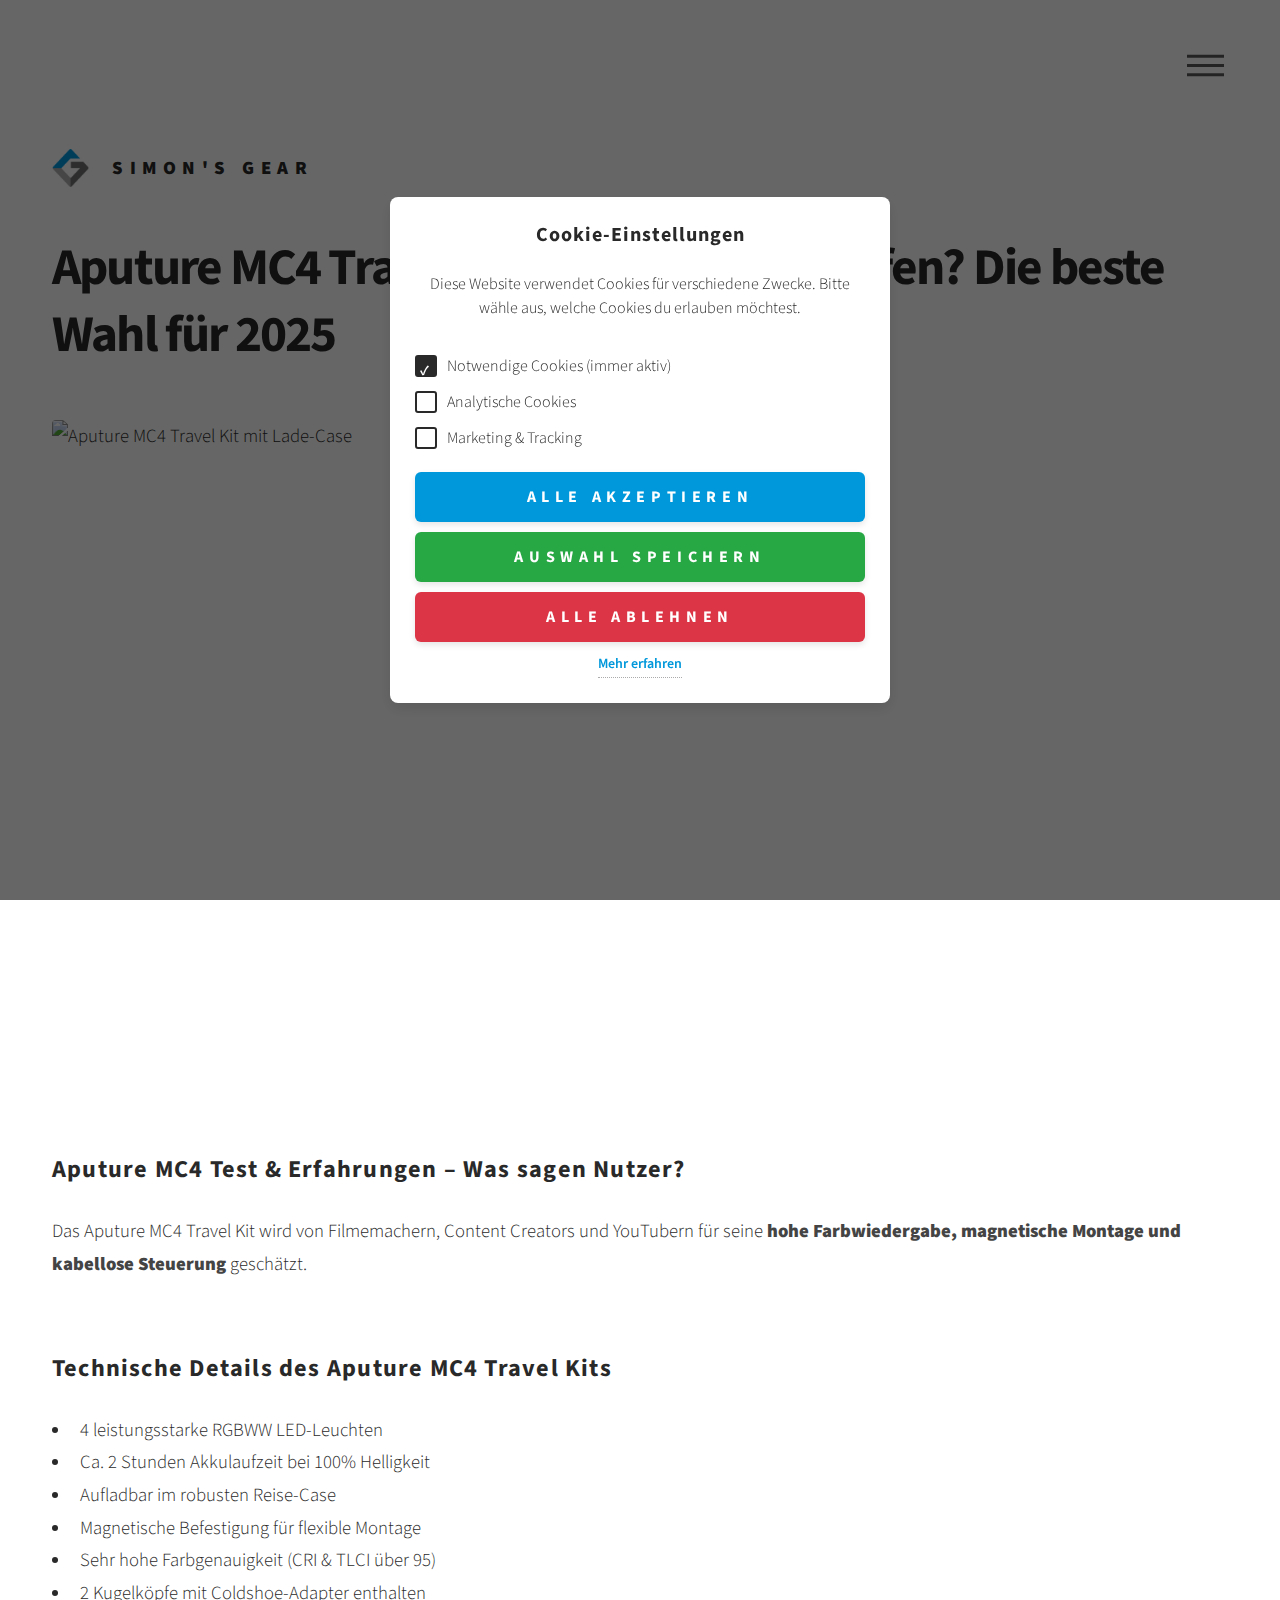
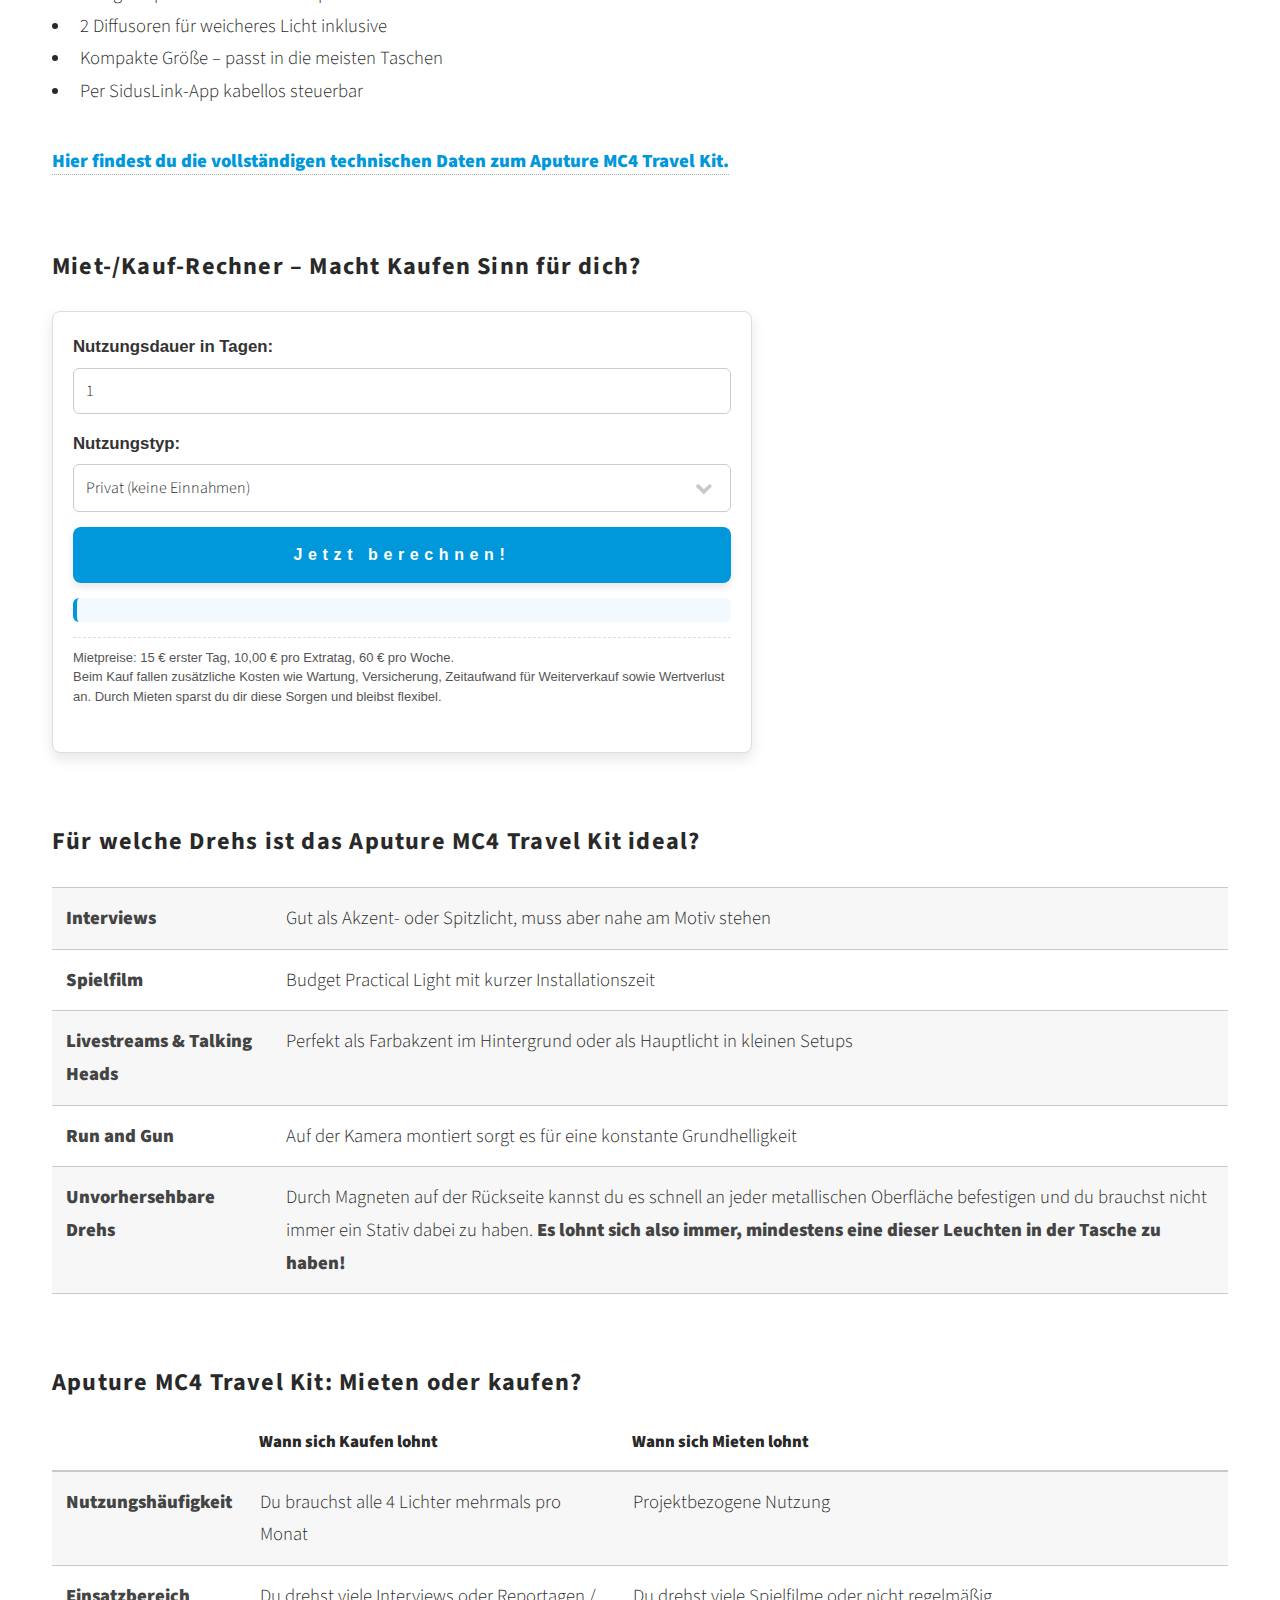
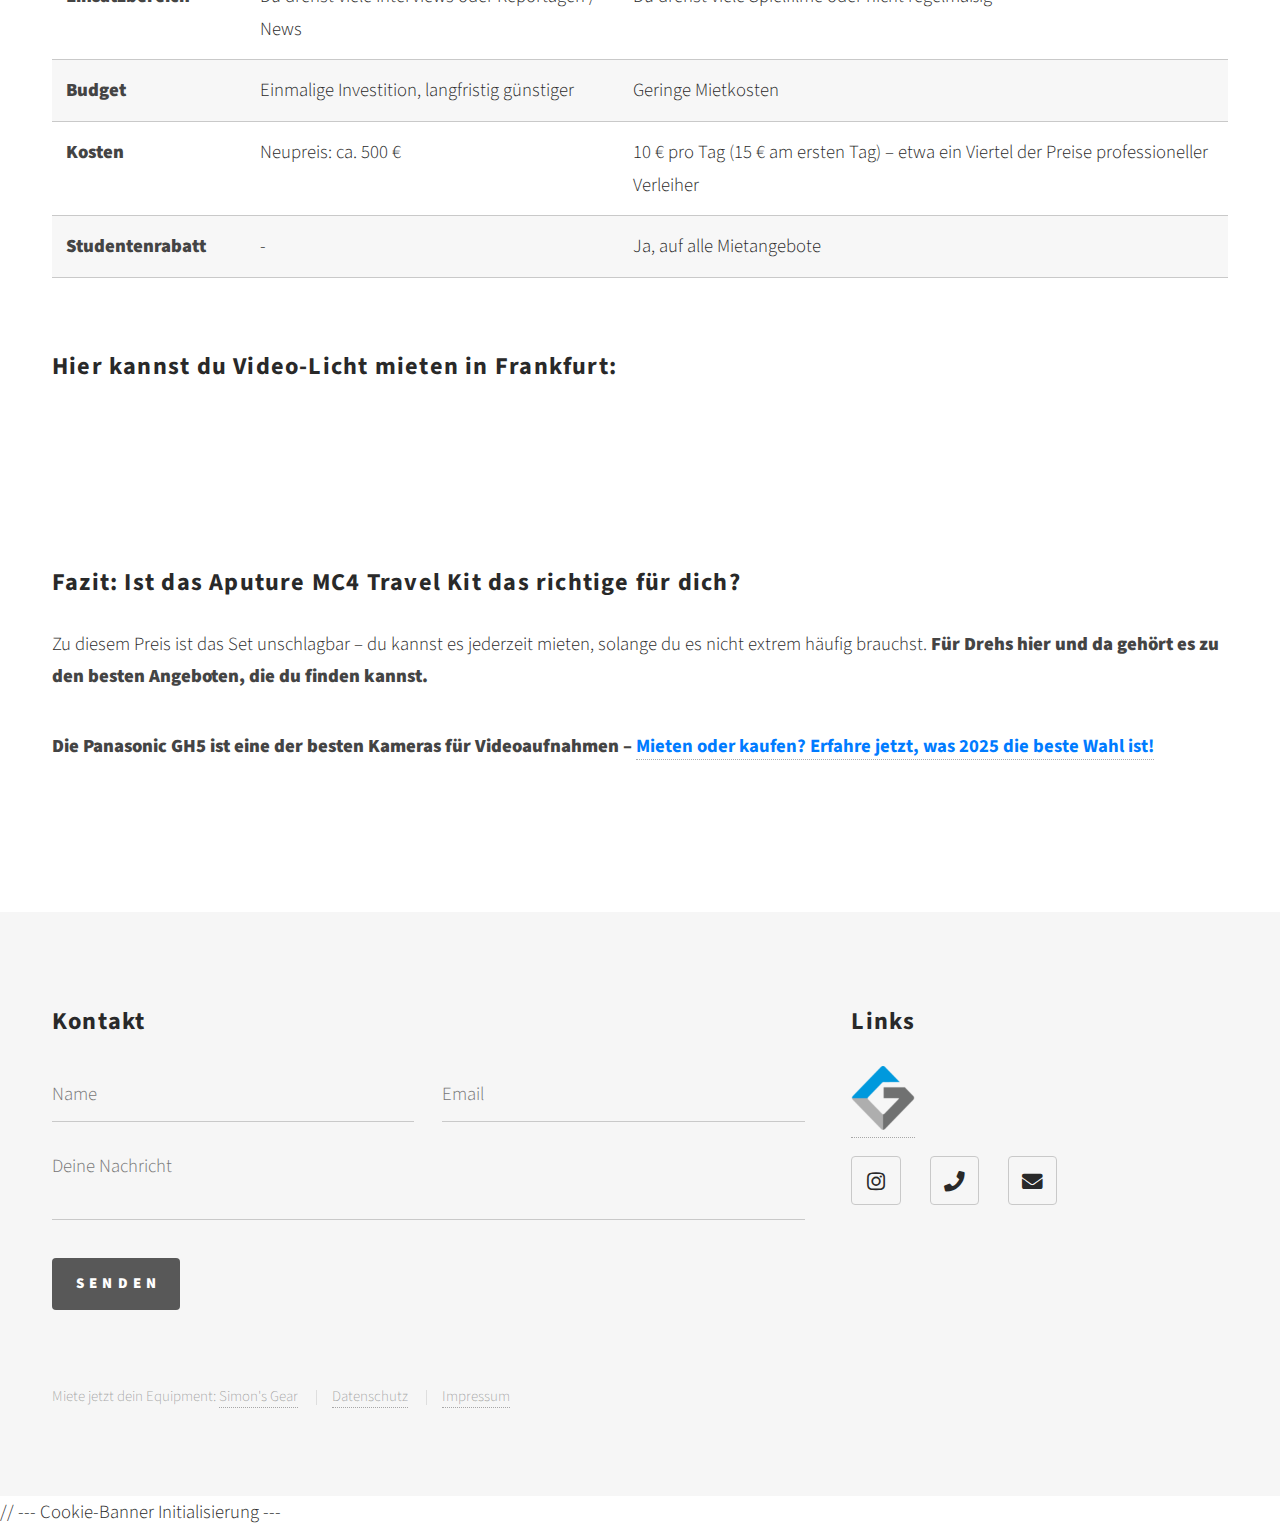
==== html5up-phantom/aputure-mc.html @ daa7ca44 "Update aputure-mc.html" ====
<!DOCTYPE HTML>
<html lang="de">
<head>
  <title>Aputure MC4 Travel Kit mieten oder kaufen? Lohnt es sich 2025?</title>
  <meta charset="utf-8" />
  <meta name="viewport" content="width=device-width, initial-scale=1, user-scalable=no" />
  <meta name="robots" content="max-image-preview:large">
  <meta name="description" content="Aputure MC4 Travel Kit mieten oder kaufen? Erfahre, wann sich der Kauf wirklich lohnt und welche Vorteile das Mieten 2025 bietet! Jetzt lesen.">
  <meta name="keywords" content="Aputure MC4 Travel Kit mieten, Aputure MC4 kaufen, Aputure MC4 Test, RGB-Videolicht Vergleich, Filmlicht ausleihen">  

  <!-- Google Tag Manager -->
  <script>(function(w,d,s,l,i){w[l]=w[l]||[];w[l].push({'gtm.start':
    new Date().getTime(),event:'gtm.js'});var f=d.getElementsByTagName(s)[0],
    j=d.createElement(s),dl=l!='dataLayer'?'&l='+l:'';j.async=true;j.src=
    'https://www.googletagmanager.com/gtm.js?id='+i+dl;f.parentNode.insertBefore(j,f);
    })(window,document,'script','dataLayer','GTM-MW8M5QBR');</script>
  <!-- End Google Tag Manager -->

  <!-- Initialer Consent Mode (Voreinstellungen) -->
  <script>
    window.dataLayer = window.dataLayer || [];
    function gtag(){ dataLayer.push(arguments); }
    gtag('consent', 'default', {
      'analytics_storage': 'denied',
      'ad_storage': 'denied',
      'functionality_storage': 'granted',
      'personalization_storage': 'denied',
      'security_storage': 'granted'
    });
  </script>

  <!-- Strukturierte Daten für FAQ -->
  <script type="application/ld+json">
  {
    "@context": "https://schema.org",
    "@type": "FAQPage",
    "mainEntity": [
      {
        "@type": "Question",
        "name": "Sollte ich das Aputure MC4 Travel Kit mieten oder kaufen?",
        "acceptedAnswer": {
          "@type": "Answer",
          "text": "Wenn du es für einzelne Projekte brauchst, lohnt sich das Mieten für 10 Euro am Tag. Für regelmäßige Drehs ist der Kauf sinnvoll."
        }
      },
      {
        "@type": "Question",
        "name": "Wie lange hält der Akku des Aputure MC4 Travel Kits?",
        "acceptedAnswer": {
          "@type": "Answer",
          "text": "Auf 100% Helligkeit hält der Akku etwa 2 Stunden. Er kann über das mitgelieferte Case geladen werden."
        }
      },
      {
        "@type": "Question",
        "name": "Wie steuere ich die Aputure MC4 Lampen?",
        "acceptedAnswer": {
          "@type": "Answer",
          "text": "Mit der SidusLink-App kannst du Farben, Helligkeit und Effekte kabellos steuern."
        }
      }
    ]
  }
  </script>

  <!-- Cookie-Banner CSS -->
  <link rel="stylesheet" href="assets/css/cookie-banner.css" />

  <!-- Haupt-CSS -->
  <link rel="stylesheet" href="assets/css/main.css" />
  <noscript><link rel="stylesheet" href="assets/css/noscript.css" /></noscript>
</head>

<body class="is-preload">

  <!-- Google Tag Manager (noscript) -->
  <noscript>
    <iframe src="https://www.googletagmanager.com/ns.html?id=GTM-MW8M5QBR"
            height="0" width="0" style="display:none;visibility:hidden">
    </iframe>
  </noscript>
  <!-- End Google Tag Manager (noscript) -->

  <!-- Cookie-Banner direkt eingebettet -->
  <div id="cookie-banner">
    <div class="cookie-banner-content">
      <h3>Cookie-Einstellungen</h3>
      <p>
        Diese Website verwendet Cookies für verschiedene Zwecke.
        Bitte wähle aus, welche Cookies du erlauben möchtest.
      </p>
      <div class="cookie-options">
        <label>
          <input type="checkbox" id="functional-cookies" checked disabled>
          Notwendige Cookies (immer aktiv)
        </label>
        <label>
          <input type="checkbox" id="analytics-cookies">
          Analytische Cookies
        </label>
        <label>
          <input type="checkbox" id="marketing-cookies">
          Marketing & Tracking
        </label>
      </div>
      <div class="cookie-buttons">
        <button id="accept-all">Alle akzeptieren</button>
        <button id="accept-selected">Auswahl speichern</button>
        <button id="decline-all">Alle ablehnen</button>
      </div>
      <a href="/datenschutz.html">Mehr erfahren</a>
    </div>
  </div>
  <!-- Ende Cookie-Banner -->

  <div id="wrapper">

    <header id="header">
      <div class="inner">
        <a href="index.html" class="logo">
          <span class="symbol">
            <img src="images/gearbooker.png"
                 alt="Logo von Simon's Gear – Kameraequipment mieten" />
          </span>
          <span class="title">Simon's Gear</span>
        </a>
        <nav>
          <ul>
            <li><a href="#menu">Menu</a></li>
          </ul>
        </nav>
      </div>
    </header>

    <nav id="menu">
      <h2>Menu</h2>
      <ul>
        <li><a href="index.html">Startseite</a></li>
        <li><a href="impressum.html">Impressum</a></li>
        <li><a href="datenschutz.html">Datenschutz</a></li>
      </ul>
    </nav>

    <div id="main">
      <div class="inner">
        <h1>Aputure MC4 Travel Kit mieten oder kaufen? Die beste Wahl für 2025</h1>
        <span class="image main">
          <img src="images/mc.png"
               alt="Aputure MC4 Travel Kit mit Lade-Case"
               title="Das Aputure MC4 Travel Kit mit Case"
               loading="lazy" width="800" height="450" />
        </span>

        <h2>Aputure MC4 Test & Erfahrungen – Was sagen Nutzer?</h2>
        <p>
          Das Aputure MC4 Travel Kit wird von Filmemachern, Content Creators und YouTubern für
          seine <strong>hohe Farbwiedergabe, magnetische Montage und kabellose Steuerung</strong> geschätzt.
        </p>

        <h2>Technische Details des Aputure MC4 Travel Kits</h2>
        <ul>
          <li>4 leistungsstarke RGBWW LED-Leuchten</li>
          <li>Ca. 2 Stunden Akkulaufzeit bei 100% Helligkeit</li>
          <li>Aufladbar im robusten Reise-Case</li>
          <li>Magnetische Befestigung für flexible Montage</li>
          <li>Sehr hohe Farbgenauigkeit (CRI & TLCI über 95)</li>
          <li>2 Kugelköpfe mit Coldshoe-Adapter enthalten</li>
          <li>2 Diffusoren für weicheres Licht inklusive</li>
          <li>Kompakte Größe – passt in die meisten Taschen</li>
          <li>Per SidusLink-App kabellos steuerbar</li>
        </ul>
        <p><strong>
          <a href="https://aputure.com/products/mc-4-light-travel-kit?Title=Default+Title"
             target="_blank" rel="noopener noreferrer">
            Hier findest du die vollständigen technischen Daten zum Aputure MC4 Travel Kit.
          </a>
        </strong></p>

        <h2>Miet-/Kauf-Rechner – Macht Kaufen Sinn für dich?</h2>
        <div class="kostenrechner">
          <label for="tage">Nutzungsdauer in Tagen:</label>
          <input type="number" id="tage" min="1" value="1">

          <label for="nutzung">Nutzungstyp:</label>
          <select id="nutzung">
            <option value="privat">Privat (keine Einnahmen)</option>
            <option value="gewerblich">Gewerblich (mit Einnahmen)</option>
          </select>

          <div id="einnahmen-feld" style="display:none;">
            <label for="einnahmen-tag">Geschätzte Einnahmen pro Tag (€):</label>
            <input type="number" id="einnahmen-tag" min="0" value="50">
          </div>

          <button type="button" id="berechnen-btn">Jetzt berechnen!</button>
          <div id="ergebnis"></div>

          <p class="hinweis"
             data-erster-tag="15"
             data-extra-tag="10"
             data-wochen-preis="60"
             data-kauf-preis="500">
            <small>
              Mietpreise: 15 € erster Tag, 10,00 € pro Extratag, 60 € pro Woche.<br>
              Beim Kauf fallen zusätzliche Kosten wie Wartung, Versicherung, Zeitaufwand für Weiterverkauf
              sowie Wertverlust an.
              Durch Mieten sparst du dir diese Sorgen und bleibst flexibel.
            </small>
          </p>
        </div>
        <script src="assets/js/kostenrechner.js"></script>

        <h2>Für welche Drehs ist das Aputure MC4 Travel Kit ideal?</h2>
        <table>
          <tbody>
            <tr>
              <td><strong>Interviews</strong></td>
              <td>Gut als Akzent- oder Spitzlicht, muss aber nahe am Motiv stehen</td>
            </tr>
            <tr>
              <td><strong>Spielfilm</strong></td>
              <td>Budget Practical Light mit kurzer Installationszeit</td>
            </tr>
            <tr>
              <td><strong>Livestreams & Talking Heads</strong></td>
              <td>Perfekt als Farbakzent im Hintergrund oder als Hauptlicht in kleinen Setups</td>
            </tr>
            <tr>
              <td><strong>Run and Gun</strong></td>
              <td>Auf der Kamera montiert sorgt es für eine konstante Grundhelligkeit</td>
            </tr>
            <tr>
              <td><strong>Unvorhersehbare Drehs</strong></td>
              <td>
                Durch Magneten auf der Rückseite kannst du es schnell an jeder metallischen Oberfläche befestigen  
                und du brauchst nicht immer ein Stativ dabei zu haben.
                <strong>Es lohnt sich also immer, mindestens eine dieser Leuchten in der Tasche zu haben!</strong>
              </td>
            </tr>
          </tbody>
        </table>

        <h2>Aputure MC4 Travel Kit: Mieten oder kaufen?</h2>
        <table>
          <thead>
            <tr>
              <th></th>
              <th>Wann sich Kaufen lohnt</th>
              <th>Wann sich Mieten lohnt</th>
            </tr>
          </thead>
          <tbody>
            <tr>
              <td><strong>Nutzungshäufigkeit</strong></td>
              <td>Du brauchst alle 4 Lichter mehrmals pro Monat</td>
              <td>Projektbezogene Nutzung</td>
            </tr>
            <tr>
              <td><strong>Einsatzbereich</strong></td>
              <td>Du drehst viele Interviews oder Reportagen / News</td>
              <td>Du drehst viele Spielfilme oder nicht regelmäßig</td>
            </tr>
            <tr>
              <td><strong>Budget</strong></td>
              <td>Einmalige Investition, langfristig günstiger</td>
              <td>Geringe Mietkosten</td>
            </tr>
            <tr>
              <td><strong>Kosten</strong></td>
              <td>Neupreis: ca. 500 €</td>
              <td>10 € pro Tag (15 € am ersten Tag) – etwa ein Viertel der Preise professioneller Verleiher</td>
            </tr>
            <tr>
              <td><strong>Studentenrabatt</strong></td>
              <td>-</td>
              <td>Ja, auf alle Mietangebote</td>
            </tr>
          </tbody>
        </table>

        <h2>Hier kannst du Video-Licht mieten in Frankfurt:</h2>
        <iframe src="https://www.gearbooker.com/profile/embed/ee8ba9e7-411e-4537-8c44-8e70e89cafdd"
                style="border:none;overflow:hidden"
                allowTransparency="true"
                frameBorder="0"
                scrolling="no"
                width="100%"
                height="42">
        </iframe>

        <h2>Fazit: Ist das Aputure MC4 Travel Kit das richtige für dich?</h2>
        <p>
          Zu diesem Preis ist das Set unschlagbar – du kannst es jederzeit mieten, solange du es nicht extrem häufig brauchst.
          <strong>Für Drehs hier und da gehört es zu den besten Angeboten, die du finden kannst.</strong>
        </p>
        <p>
          <strong>
            Die Panasonic GH5 ist eine der besten Kameras für Videoaufnahmen –
            <a href="gh5.html" style="font-weight: bold; text-decoration: none; color: #007bff;">
              Mieten oder kaufen? Erfahre jetzt, was 2025 die beste Wahl ist!
            </a>
          </strong>
        </p>
      </div>
    </div>

    <!-- Footer -->
    <footer id="footer">
      <div class="inner">
        <section>
          <h2>Kontakt</h2>
          <form method="post" action="#">
            <div class="fields">
              <div class="field half">
                <input type="text" name="name" id="name" placeholder="Name" />
              </div>
              <div class="field half">
                <input type="email" name="email" id="email" placeholder="Email" />
              </div>
              <div class="field">
                <textarea name="message" id="message" placeholder="Deine Nachricht"></textarea>
              </div>
            </div>
            <ul class="actions">
              <li><input type="submit" value="Senden" class="primary" /></li>
            </ul>
          </form>
        </section>
        <section>
          <h2>Links</h2>
          <!-- Gearbooker-Icon in einer eigenen Zeile -->
          <div class="gearbooker-icon">
            <a href="https://www.gearbooker.com/de/profile/ee8ba9e7-411e-4537-8c44-8e70e89cafdd" target="_blank">
              <img src="images/gearbooker.png" alt="Gearbooker">
            </a>
          </div>
          <!-- Andere Icons darunter in einer Zeile -->
          <ul class="icons">
            <li><a href="#" class="icon brands style2 fa-instagram"><span class="label">Instagram</span></a></li>
            <li><a href="#" class="icon solid style2 fa-phone"><span class="label">Phone</span></a></li>
            <li><a href="#" class="icon solid style2 fa-envelope"><span class="label">Email</span></a></li>
          </ul>
        </section>
        <ul class="copyright">
          <li>Miete jetzt dein Equipment: <a href="https://www.gearbooker.com/de/profile/ee8ba9e7-411e-4537-8c44-8e70e89cafdd">Simon's Gear</a></li>
          <li><a href="/datenschutz.html">Datenschutz</a></li>
          <li><a href="/impressum.html">Impressum</a></li>
        </ul>
      </div>
    </footer>
  </div> <!-- Ende #wrapper -->

  <!-- Standard-Scripts (aus deinem Original) -->
  <script src="assets/js/jquery.min.js"></script>
  <script src="assets/js/browser.min.js"></script>
  <script src="assets/js/breakpoints.min.js"></script>
  <script src="assets/js/util.js"></script>
  <script src="assets/js/main.js"></script>
  <script src="assets/js/kontaktformular.js"></script>

  <!-- Cookie-Banner-Skript -->
  <script src="assets/js/cookie-banner.js"></script>

  <!-- Cookie-Banner Skript (Keine Flicker) -->
  // --- Cookie-Banner Initialisierung ---
<script>
function initializeCookieBanner() {
  const banner = document.getElementById("cookie-banner");
  if (!banner) {
    console.error("Cookie-Banner nicht gefunden! Wurde es geladen?");
    return;
  }

  // Buttons
  const acceptAllButton = document.getElementById("accept-all");
  const acceptSelectedButton = document.getElementById("accept-selected");
  const declineAllButton = document.getElementById("decline-all");

  // Checkboxen
  const analyticsCheckbox = document.getElementById("analytics-cookies");
  const marketingCheckbox = document.getElementById("marketing-cookies");

  if (!acceptAllButton || !acceptSelectedButton || !declineAllButton) {
    console.error("Ein oder mehrere Buttons fehlen!");
    return;
  }

  // Cookies setzen
  function setCookie(name, value, days) {
    let date = new Date();
    date.setTime(date.getTime() + days * 24 * 60 * 60 * 1000);

    // Falls lokal, Domain nicht setzen (sonst gibt es Probleme mit "localhost")
    let domain = window.location.hostname.includes("localhost") ? "" : `domain=${window.location.hostname};`;

    document.cookie = `${name}=${value};expires=${date.toUTCString()};path=/;${domain}SameSite=Lax;Secure`;
  }

  // Cookies auslesen
  function getCookie(name) {
    let cookies = document.cookie.split("; ");
    for (let cookie of cookies) {
      let [cookieName, cookieValue] = cookie.split("=");
      if (cookieName === name) {
        return cookieValue;
      }
    }
    return null;
  }

  // gtag sicherstellen
  window.gtag = window.gtag || function () { dataLayer.push(arguments); };

  // Aktualisiert den Consent-Status für Google Consent Mode
  function updateConsentStatus() {
    const analyticsConsent = getCookie("analyticsConsent") === "true";
    const marketingConsent = getCookie("marketingConsent") === "true";

    // Consent-Update an gtag
    gtag("consent", "update", {
      analytics_storage: analyticsConsent ? "granted" : "denied",
      ad_storage: marketingConsent ? "granted" : "denied",
      functionality_storage: "granted",
      personalization_storage: marketingConsent ? "granted" : "denied",
      ad_personalization: marketingConsent ? "granted" : "denied",
      security_storage: "granted"
    });

    console.log("Consent aktualisiert:", {
      analytics: analyticsConsent,
      marketing: marketingConsent
    });

    // Für den Tag Manager
    gtag('event', 'consent_update');
  }

  // Prüft vorhandenen Consent und blendet das Banner nur ein, wenn nötig
  function checkExistingConsent() {
    const cookieConsent = getCookie("cookieConsent");
    let analyticsConsent = getCookie("analyticsConsent");
    let marketingConsent = getCookie("marketingConsent");

    if (cookieConsent === "true") {
      analyticsCheckbox.checked = (analyticsConsent === "true");
      marketingCheckbox.checked = (marketingConsent === "true");
      banner.style.display = "none";  // ✅ Verstecke Banner direkt
    } else if (cookieConsent === "false") {
      analyticsConsent = "false";
      marketingConsent = "false";
      banner.style.display = "none";  // ✅ Auch hier direkt ausblenden
    } else {
      // 🚨 Nur wenn der Nutzer noch keine Entscheidung getroffen hat:
      banner.style.display = "flex";

      // ✅ "gtm.init_consent" Event nur beim ersten Besuch senden
      window.dataLayer = window.dataLayer || [];
      window.dataLayer.push({
        event: "gtm.init_consent",
        analytics_storage: "denied",
        ad_storage: "denied",
        functionality_storage: "granted",
        personalization_storage: "denied",
        security_storage: "granted"
      });

      console.log("gtm.init_consent gesendet (Nutzer hat noch keine Entscheidung getroffen)");
    }

    updateConsentStatus();
  }

  // Beim Laden prüfen
  checkExistingConsent();

  // Click Handler: Alle akzeptieren
  acceptAllButton.addEventListener("click", () => {
    setCookie("cookieConsent", "true", 365);
    setCookie("analyticsConsent", "true", 365);
    setCookie("marketingConsent", "true", 365);
    banner.style.display = "none";
    updateConsentStatus();
  });

  // Click Handler: Auswahl speichern
  acceptSelectedButton.addEventListener("click", () => {
    setCookie("cookieConsent", "true", 365);
    setCookie("analyticsConsent", analyticsCheckbox.checked ? "true" : "false", 365);
    setCookie("marketingConsent", marketingCheckbox.checked ? "true" : "false", 365);
    banner.style.display = "none";
    updateConsentStatus();
  });

  // Click Handler: Alle ablehnen
  declineAllButton.addEventListener("click", () => {
    setCookie("cookieConsent", "false", 365);
    setCookie("analyticsConsent", "false", 365);
    setCookie("marketingConsent", "false", 365);
    banner.style.display = "none";
    updateConsentStatus();
  });
}

// DOMContentLoaded → Cookie Banner initialisieren
document.addEventListener("DOMContentLoaded", function () {
  if (document.getElementById("cookie-banner")) {
    initializeCookieBanner();
  } else {
    console.log("Warte auf das Laden des Cookie-Banners...");
    setTimeout(initializeCookieBanner, 500);
  }
});

	</script>


</body>
</html>
---- html5up-phantom/assets/css/cookie-banner.css ----
/* Overlay-Hintergrund */
#cookie-banner {
  position: fixed;
  top: 0;
  left: 0;
  width: 100%;
  height: 100vh;
  background: rgba(0, 0, 0, 0.6); /* Abgedunkelter Hintergrund */
  display: flex;
  align-items: center;
  justify-content: center;
  z-index: 99999;
  margin: 0;
  padding: 0;
  box-sizing: border-box;
}

/* Container */
.cookie-banner-content {
  background: #ffffff;    /* Weißer Hintergrund */
  color: #292929;         /* Hauptfarbe der Webseite */
  width: 90%;
  max-width: 500px;
  padding: 25px;
  border-radius: 8px;
  box-shadow: 0 6px 14px rgba(0, 0, 0, 0.1);
  text-align: center;
  box-sizing: border-box;

  /* 🚀 Schriftart anpassen (Hauptseite) */
  font-family: "Source Sans Pro", Helvetica, sans-serif !important;
  font-size: 16px !important;
  font-weight: 300 !important;
  line-height: 1.75 !important;
}

/* Überschrift */
.cookie-banner-content h3 {
  margin-top: 0;
  font-weight: bold;
  font-size: 20px;
}

/* Beschreibungstext */
.cookie-banner-content p {
  line-height: 1.5;
  font-size: 16px;
}

/* Link */
.cookie-banner-content a {
  display: inline-block;
  margin-top: 10px;
  color: #0098db;
  text-decoration: none;
  font-weight: 600;
  font-size: 14px;
}
.cookie-banner-content a:hover {
  text-decoration: underline;
}

/* Checkbox-Optionen */
.cookie-options {
  text-align: left;
  margin: 20px 0;
}
.cookie-options label {
  display: flex;
  align-items: center;
  gap: 10px;
  margin-bottom: 8px;
  cursor: pointer;
  font-size: 16px;
  font-weight: 300; /* Hauptstil der Webseite */
  color: #292929;
}

/* ✅ Sichtbare Checkboxen NUR für das Cookie-Banner */
.cookie-options input[type="checkbox"] {
  all: unset; /* Entfernt alle Browser-Standard-Stile */
  appearance: none !important;
  -webkit-appearance: none !important;
  -moz-appearance: none !important;

  width: 18px !important;
  height: 18px !important;
  border: 2px solid #292929 !important; /* Dunkler Rand passend zur Webseite */
  background-color: white !important;
  border-radius: 3px;
  display: inline-block !important;
  position: relative;
  cursor: pointer;
}

/* Wenn die Checkbox angehakt ist */
.cookie-options input[type="checkbox"]:checked {
  background-color: #292929 !important;
  border-color: #292929 !important;
}

/* Häkchen-Symbol erzeugen */
.cookie-options input[type="checkbox"]::after {
  content: "✔";  /* Unicode-Häkchen */
  font-size: 14px;
  color: white;
  position: absolute;
  top: 2px;
  left: 3px;
  display: none;
}

/* Häkchen sichtbar machen, wenn aktiviert */
.cookie-options input[type="checkbox"]:checked::after {
  display: block;
}

/* Button-Container */
.cookie-buttons {
  display: flex;
  flex-direction: column;
  gap: 10px;
}

/* Buttons */
.cookie-buttons button {
  font-size: 16px !important;
  font-weight: bold !important;
  padding: 12px;
  border: none;
  cursor: pointer;
  border-radius: 6px;
  color: #ffffff !important;
  box-shadow: 0 3px 6px rgba(0, 0, 0, 0.1);
  width: 100%;

  /* 💡 Perfekte Zentrierung */
  display: flex;
  align-items: center;
  justify-content: center;
  height: 50px;

  /* 🚀 Gleiche Schriftart wie Hauptseite */
  font-family: "Source Sans Pro", Helvetica, sans-serif !important;
}

/* Button-Farben */
#accept-all {
  background: #0098db; /* Blau */
}
#accept-selected {
  background: #28a745; /* Grün */
}
#decline-all {
  background: #dc3545; /* Rot */
}

/* Hover-Effekte */
#accept-all:hover {
  background: #007bb8;
}
#accept-selected:hover {
  background: #218838;
}
#decline-all:hover {
  background: #c82333;
}
---- html5up-phantom/assets/css/main.css ----
@import url(fontawesome-all.min.css);
@import url("https://fonts.googleapis.com/css?family=Source+Sans+Pro:300,700,900");

/*
	Phantom by HTML5 UP
	html5up.net | @ajlkn
	Free for personal and commercial use under the CCA 3.0 license (html5up.net/license)
*/


/* Mehr Abstand VOR jeder Überschrift im Hauptteil: */

#main h2,
#main h3,
#main h4,
#main h5,
#main h6 {
  margin-top: 3.0em; /* Anpassen nach Geschmack */
}


html, body, div, span, applet, object,
iframe, h1, h2, h3, h4, h5, h6, p, blockquote,
pre, a, abbr, acronym, address, big, cite,
code, del, dfn, em, img, ins, kbd, q, s, samp,
small, strike, strong, sub, sup, tt, var, b,
u, i, center, dl, dt, dd, ol, ul, li, fieldset,
form, label, legend, table, caption, tbody,
tfoot, thead, tr, th, td, article, aside,
canvas, details, embed, figure, figcaption,
footer, header, hgroup, menu, nav, output, ruby,
section, summary, time, mark, audio, video {
	margin: 0;
	padding: 0;
	border: 0;
	font-size: 100%;
	font: inherit;
	vertical-align: baseline;}

article, aside, details, figcaption, figure,
footer, header, hgroup, menu, nav, section {
	display: block;}

	
/* Container für das gesamte "Follow"-Element */
.follow-container {
    display: flex;
    flex-direction: column; /* Stapelt Elemente vertikal */
    align-items: flex-start; /* Sorgt für Linksbündigkeit */
}

/* Gearbooker-Icon linkbündig */
.gearbooker-icon {
    text-align: left; /* Damit es bündig mit der Überschrift ist */
    margin-bottom: 15px;
}

/* Gearbooker-Icon größer */
.gearbooker-icon img {
    width: 64px;
    height: 64px;
}

/* Kleinere Icons darunter bündig mit Überschrift */
.icons {
    display: flex;
    justify-content: flex-start; /* Setzt sie bündig mit der Überschrift */
    gap: 10px;
    padding: 0;
    list-style: none;
}



/* GH5 Miet-Kauf Rechner Widget */
.kostenrechner {
	background-color: #ffffff;
	border: 1px solid #ddd;
	border-radius: 8px;
	box-shadow: 0 6px 14px rgba(0, 0, 0, 0.1);
	padding: 20px;
	margin: 20px 0;
	max-width: 700px;
	font-family: 'Segoe UI', Tahoma, Geneva, Verdana, sans-serif;
	box-sizing: border-box;
}

.kostenrechner label {
	font-weight: 600;
	display: block;
	margin-bottom: 6px;
	color: #333;
}

.kostenrechner input[type="number"],
.kostenrechner select {
	width: 100%;
	padding: 8px 12px;
	border-radius: 6px;
	border: 1px solid #ccc;
	box-sizing: border-box;
	margin-bottom: 15px;
	font-size: 16px;
}

.kostenrechner button {
	background-color: #0098db;
	color: #ffffff;
	font-family: 'Segoe UI', Tahoma, Geneva, Verdana, sans-serif;
	font-weight: 600;
	border: none;
	padding: 12px 20px;
	cursor: pointer;
	border-radius: 6px;
	font-size: 16px;
	transition: background-color 0.3s ease;
	text-transform: none;
	box-shadow: 0 3px 6px rgba(0,0,0,0.1);
}

.kostenrechner button:hover {
	background-color: #007bb8;
	box-shadow: 0 4px 8px rgba(0,0,0,0.15);
}

#ergebnis {
	background-color: #f2f9ff;
	border-radius: 6px;
	padding: 12px;
	border-left: 4px solid #0098db;
	margin-top: 15px;
	color: #333;
}

.hinweis {
	font-size: 13px;
	color: #555;
	margin-top: 15px;
	padding-top: 10px;
	border-top: 1px dashed #ddd;
	line-height: 1.5;
}

.miet-button {
	display: inline-block;
	background-color: #0098db;
	color: #ffffff;
	font-weight: 600;
	text-align: center;
	text-decoration: none;
	padding: 8px 15px;
	border-radius: 4px;
	font-size: 14px;
	transition: background-color 0.3s ease;
	margin-top: 10px;
}

.miet-button:hover {
	background-color: #007bb8;
}

#berechnen-btn {
	background-color: #0098db;
	color: #ffffff !important;
	font-weight: bold;
	font-size: 16px;
	padding: 12px 20px;
	border: none;
	border-radius: 8px;
	cursor: pointer;
	box-shadow: 0 4px 8px rgba(0, 0, 0, 0.1);
	width: 100%;
	box-sizing: border-box;
	display: flex;                /* Ermöglicht exakte Zentrierung */
	justify-content: center;      /* Horizontale Zentrierung */
	align-items: center;          /* Vertikale Zentrierung */
	transition: background-color 0.3s ease;
	font-family: 'Segoe UI', Tahoma, Geneva, Verdana, sans-serif;
  }
  
  #berechnen-btn:hover {
	background-color: #007bb8;
  }
  




  iframe {
    margin-bottom: 30px; /* Erhöht den Abstand nach dem Absatz */
}


html, body {
    overflow-x: hidden;
}

table {
    width: 100%;
    border-collapse: collapse;
    font-size: 1em; /* Standard-Schriftgröße */
}

@media (max-width: 1024px) {
    table {
        font-size: 0.9em; /* Reduzierte Schriftgröße für mittlere Bildschirme */
    }
}

@media (max-width: 768px) {
    table {
        font-size: 0.8em; /* Noch kleiner für Tablets */
    }
}

@media (max-width: 480px) {
    table {
        font-size: 0.7em; /* Kleinste Größe für Smartphones */
    }
}






img {
    width: 100%; /* oder eine max-width */
    height: auto;
    object-fit: cover; /* Alternativ: 'contain', falls du das ganze Bild sehen willst */
}





















body {
	line-height: 1;
}

ol, ul {
	list-style: none;
}

blockquote, q {
	quotes: none;
}

	blockquote:before, blockquote:after, q:before, q:after {
		content: '';
		content: none;
	}

table {
	border-collapse: collapse;
	border-spacing: 0;
}

body {
	-webkit-text-size-adjust: none;
}

mark {
	background-color: transparent;
	color: inherit;
}

input::-moz-focus-inner {
	border: 0;
	padding: 0;
}

input, select, textarea {
	-moz-appearance: none;
	-webkit-appearance: none;
	-ms-appearance: none;
	appearance: none;
}

/* Basic */

	@-ms-viewport {
		width: device-width;
	}

	body {
		-ms-overflow-style: scrollbar;
	}

	@media screen and (max-width: 480px) {

		html, body {
			min-width: 320px;
		}

	}

	html {
		box-sizing: border-box;
	}

	*, *:before, *:after {
		box-sizing: inherit;
	}

	body {
		background: #ffffff;
	}

		body.is-preload *, body.is-preload *:before, body.is-preload *:after {
			-moz-animation: none !important;
			-webkit-animation: none !important;
			-ms-animation: none !important;
			animation: none !important;
			-moz-transition: none !important;
			-webkit-transition: none !important;
			-ms-transition: none !important;
			transition: none !important;
		}

/* Type */

	body, input, select, textarea {
		color: #292929;
		font-family: "Source Sans Pro", Helvetica, sans-serif;
		font-size: 16pt;
		font-weight: 300;
		line-height: 1.75;
	}

	strong,
b {
  color: #444; /* #444 ist heller als #2b2b2b */
}

		@media screen and (max-width: 1680px) {

			body, input, select, textarea {
				font-size: 14pt;
			}

		}

		@media screen and (max-width: 1280px) {

			body, input, select, textarea {
				font-size: 14
				pt;
			}

		}

	a {
		-moz-transition: border-bottom-color 0.2s ease, color 0.2s ease;
		-webkit-transition: border-bottom-color 0.2s ease, color 0.2s ease;
		-ms-transition: border-bottom-color 0.2s ease, color 0.2s ease;
		transition: border-bottom-color 0.2s ease, color 0.2s ease;
		text-decoration: none;
		color: #0098db;
		border-bottom: dotted 1px rgba(88, 88, 88, 0.5);
	}

		a:hover {
			border-bottom-color: transparent;
			color: #000000 !important;
		}

	strong, b {
		font-weight: 900;
	}

	em, i {
		font-style: italic;
	}

	p {
		margin: 0 0 2em 0;
	}

	h1 {
		font-size: 2.75em;
		font-weight: 700;
		line-height: 1.3;
		margin: 0 0 1em 0;
		letter-spacing: -0.035em;
	}

		h1 a {
			color: inherit;
		}

		@media screen and (max-width: 736px) {

			h1 {
				font-size: em;
				margin: 0 0 1em 0;
			}

		}

		@media screen and (max-width: 360px) {

			h1 {
				font-size: 1.75em;
			}

		}

		h2, h3, h4, h5, h6 {
			font-weight: 700; /* Weniger fett, aber noch betont */
			line-height: 1.3; /* Etwas kompakterer Zeilenabstand */
			margin: 0 0 1.2em 0; /* Weniger Abstand nach unten */
			text-transform: none; /* Keine erzwungene Großschreibung */
			letter-spacing: 0.05em; /* Minimaler Abstand für Lesbarkeit */
		}
		

		h2 a, h3 a, h4 a, h5 a, h6 a {
			color: inherit;
		}

	h2 {
		font-size: 1.3em;
	}

	h3 {
		font-size: 1em;
	}

	h4 {
		font-size: 0.8em;
	}

	h5 {
		font-size: 0.8em;
	}

	h6 {
		font-size: 0.8em;
	}

	@media screen and (max-width: 980px) {

		h1 br, h2 br, h3 br, h4 br, h5 br, h6 br {
			display: none;
		}

	}

	@media screen and (max-width: 736px) {

		h2 {
			font-size: 1em;
		}

		h3 {
			font-size: 0.8em;
		}

	}

	sub {
		font-size: 0.8em;
		position: relative;
		top: 0.5em;
	}

	sup {
		font-size: 0.8em;
		position: relative;
		top: -0.5em;
	}

	blockquote {
		border-left: solid 4px #c9c9c9;
		font-style: italic;
		margin: 0 0 2em 0;
		padding: 0.5em 0 0.5em 2em;
	}

	code {
		background: rgba(144, 144, 144, 0.075);
		border-radius: 4px;
		border: solid 1px #c9c9c9;
		font-family: "Courier New", monospace;
		font-size: 0.9em;
		margin: 0 0.25em;
		padding: 0.25em 0.65em;
	}

	pre {
		-webkit-overflow-scrolling: touch;
		font-family: "Courier New", monospace;
		font-size: 0.9em;
		margin: 0 0 2em 0;
	}

		pre code {
			display: block;
			line-height: 1.75;
			padding: 1em 1.5em;
			overflow-x: auto;
		}

	hr {
		border: 0;
		border-bottom: solid 1px #c9c9c9;
		margin: 2em 0;
	}

		hr.major {
			margin: 3em 0;
		}

	.align-left {
		text-align: left;
	}

	.align-center {
		text-align: center;
	}

	.align-right {
		text-align: right;
	}

/* Row */

	.row {
		display: flex;
		flex-wrap: wrap;
		box-sizing: border-box;
		align-items: stretch;
	}

		.row > * {
			box-sizing: border-box;
		}

		.row.gtr-uniform > * > :last-child {
			margin-bottom: 0;
		}

		.row.aln-left {
			justify-content: flex-start;
		}

		.row.aln-center {
			justify-content: center;
		}

		.row.aln-right {
			justify-content: flex-end;
		}

		.row.aln-top {
			align-items: flex-start;
		}

		.row.aln-middle {
			align-items: center;
		}

		.row.aln-bottom {
			align-items: flex-end;
		}

		.row > .imp {
			order: -1;
		}

		.row > .col-1 {
			width: 8.33333%;
		}

		.row > .off-1 {
			margin-left: 8.33333%;
		}

		.row > .col-2 {
			width: 16.66667%;
		}

		.row > .off-2 {
			margin-left: 16.66667%;
		}

		.row > .col-3 {
			width: 25%;
		}

		.row > .off-3 {
			margin-left: 25%;
		}

		.row > .col-4 {
			width: 33.33333%;
		}

		.row > .off-4 {
			margin-left: 33.33333%;
		}

		.row > .col-5 {
			width: 41.66667%;
		}

		.row > .off-5 {
			margin-left: 41.66667%;
		}

		.row > .col-6 {
			width: 50%;
		}

		.row > .off-6 {
			margin-left: 50%;
		}

		.row > .col-7 {
			width: 58.33333%;
		}

		.row > .off-7 {
			margin-left: 58.33333%;
		}

		.row > .col-8 {
			width: 66.66667%;
		}

		.row > .off-8 {
			margin-left: 66.66667%;
		}

		.row > .col-9 {
			width: 75%;
		}

		.row > .off-9 {
			margin-left: 75%;
		}

		.row > .col-10 {
			width: 83.33333%;
		}

		.row > .off-10 {
			margin-left: 83.33333%;
		}

		.row > .col-11 {
			width: 91.66667%;
		}

		.row > .off-11 {
			margin-left: 91.66667%;
		}

		.row > .col-12 {
			width: 100%;
		}

		.row > .off-12 {
			margin-left: 100%;
		}

		.row.gtr-0 {
			margin-top: 0;
			margin-left: 0em;
		}

			.row.gtr-0 > * {
				padding: 0 0 0 0em;
			}

			.row.gtr-0.gtr-uniform {
				margin-top: 0em;
			}

				.row.gtr-0.gtr-uniform > * {
					padding-top: 0em;
				}

		.row.gtr-25 {
			margin-top: 0;
			margin-left: -0.5em;
		}

			.row.gtr-25 > * {
				padding: 0 0 0 0.5em;
			}

			.row.gtr-25.gtr-uniform {
				margin-top: -0.5em;
			}

				.row.gtr-25.gtr-uniform > * {
					padding-top: 0.5em;
				}

		.row.gtr-50 {
			margin-top: 0;
			margin-left: -1em;
		}

			.row.gtr-50 > * {
				padding: 0 0 0 1em;
			}

			.row.gtr-50.gtr-uniform {
				margin-top: -1em;
			}

				.row.gtr-50.gtr-uniform > * {
					padding-top: 1em;
				}

		.row {
			margin-top: 0;
			margin-left: -2em;
		}

			.row > * {
				padding: 0 0 0 2em;
			}

			.row.gtr-uniform {
				margin-top: -2em;
			}

				.row.gtr-uniform > * {
					padding-top: 2em;
				}

		.row.gtr-150 {
			margin-top: 0;
			margin-left: -3em;
		}

			.row.gtr-150 > * {
				padding: 0 0 0 3em;
			}

			.row.gtr-150.gtr-uniform {
				margin-top: -3em;
			}

				.row.gtr-150.gtr-uniform > * {
					padding-top: 3em;
				}

		.row.gtr-200 {
			margin-top: 0;
			margin-left: -4em;
		}

			.row.gtr-200 > * {
				padding: 0 0 0 4em;
			}

			.row.gtr-200.gtr-uniform {
				margin-top: -4em;
			}

				.row.gtr-200.gtr-uniform > * {
					padding-top: 4em;
				}

		@media screen and (max-width: 1680px) {

			.row {
				display: flex;
				flex-wrap: wrap;
				box-sizing: border-box;
				align-items: stretch;
			}

				.row > * {
					box-sizing: border-box;
				}

				.row.gtr-uniform > * > :last-child {
					margin-bottom: 0;
				}

				.row.aln-left {
					justify-content: flex-start;
				}

				.row.aln-center {
					justify-content: center;
				}

				.row.aln-right {
					justify-content: flex-end;
				}

				.row.aln-top {
					align-items: flex-start;
				}

				.row.aln-middle {
					align-items: center;
				}

				.row.aln-bottom {
					align-items: flex-end;
				}

				.row > .imp-xlarge {
					order: -1;
				}

				.row > .col-1-xlarge {
					width: 8.33333%;
				}

				.row > .off-1-xlarge {
					margin-left: 8.33333%;
				}

				.row > .col-2-xlarge {
					width: 16.66667%;
				}

				.row > .off-2-xlarge {
					margin-left: 16.66667%;
				}

				.row > .col-3-xlarge {
					width: 25%;
				}

				.row > .off-3-xlarge {
					margin-left: 25%;
				}

				.row > .col-4-xlarge {
					width: 33.33333%;
				}

				.row > .off-4-xlarge {
					margin-left: 33.33333%;
				}

				.row > .col-5-xlarge {
					width: 41.66667%;
				}

				.row > .off-5-xlarge {
					margin-left: 41.66667%;
				}

				.row > .col-6-xlarge {
					width: 50%;
				}

				.row > .off-6-xlarge {
					margin-left: 50%;
				}

				.row > .col-7-xlarge {
					width: 58.33333%;
				}

				.row > .off-7-xlarge {
					margin-left: 58.33333%;
				}

				.row > .col-8-xlarge {
					width: 66.66667%;
				}

				.row > .off-8-xlarge {
					margin-left: 66.66667%;
				}

				.row > .col-9-xlarge {
					width: 75%;
				}

				.row > .off-9-xlarge {
					margin-left: 75%;
				}

				.row > .col-10-xlarge {
					width: 83.33333%;
				}

				.row > .off-10-xlarge {
					margin-left: 83.33333%;
				}

				.row > .col-11-xlarge {
					width: 91.66667%;
				}

				.row > .off-11-xlarge {
					margin-left: 91.66667%;
				}

				.row > .col-12-xlarge {
					width: 100%;
				}

				.row > .off-12-xlarge {
					margin-left: 100%;
				}

				.row.gtr-0 {
					margin-top: 0;
					margin-left: 0em;
				}

					.row.gtr-0 > * {
						padding: 0 0 0 0em;
					}

					.row.gtr-0.gtr-uniform {
						margin-top: 0em;
					}

						.row.gtr-0.gtr-uniform > * {
							padding-top: 0em;
						}

				.row.gtr-25 {
					margin-top: 0;
					margin-left: -0.5em;
				}

					.row.gtr-25 > * {
						padding: 0 0 0 0.5em;
					}

					.row.gtr-25.gtr-uniform {
						margin-top: -0.5em;
					}

						.row.gtr-25.gtr-uniform > * {
							padding-top: 0.5em;
						}

				.row.gtr-50 {
					margin-top: 0;
					margin-left: -1em;
				}

					.row.gtr-50 > * {
						padding: 0 0 0 1em;
					}

					.row.gtr-50.gtr-uniform {
						margin-top: -1em;
					}

						.row.gtr-50.gtr-uniform > * {
							padding-top: 1em;
						}

				.row {
					margin-top: 0;
					margin-left: -2em;
				}

					.row > * {
						padding: 0 0 0 2em;
					}

					.row.gtr-uniform {
						margin-top: -2em;
					}

						.row.gtr-uniform > * {
							padding-top: 2em;
						}

				.row.gtr-150 {
					margin-top: 0;
					margin-left: -3em;
				}

					.row.gtr-150 > * {
						padding: 0 0 0 3em;
					}

					.row.gtr-150.gtr-uniform {
						margin-top: -3em;
					}

						.row.gtr-150.gtr-uniform > * {
							padding-top: 3em;
						}

				.row.gtr-200 {
					margin-top: 0;
					margin-left: -4em;
				}

					.row.gtr-200 > * {
						padding: 0 0 0 4em;
					}

					.row.gtr-200.gtr-uniform {
						margin-top: -4em;
					}

						.row.gtr-200.gtr-uniform > * {
							padding-top: 4em;
						}

		}

		@media screen and (max-width: 1280px) {

			.row {
				display: flex;
				flex-wrap: wrap;
				box-sizing: border-box;
				align-items: stretch;
			}

				.row > * {
					box-sizing: border-box;
				}

				.row.gtr-uniform > * > :last-child {
					margin-bottom: 0;
				}

				.row.aln-left {
					justify-content: flex-start;
				}

				.row.aln-center {
					justify-content: center;
				}

				.row.aln-right {
					justify-content: flex-end;
				}

				.row.aln-top {
					align-items: flex-start;
				}

				.row.aln-middle {
					align-items: center;
				}

				.row.aln-bottom {
					align-items: flex-end;
				}

				.row > .imp-large {
					order: -1;
				}

				.row > .col-1-large {
					width: 8.33333%;
				}

				.row > .off-1-large {
					margin-left: 8.33333%;
				}

				.row > .col-2-large {
					width: 16.66667%;
				}

				.row > .off-2-large {
					margin-left: 16.66667%;
				}

				.row > .col-3-large {
					width: 25%;
				}

				.row > .off-3-large {
					margin-left: 25%;
				}

				.row > .col-4-large {
					width: 33.33333%;
				}

				.row > .off-4-large {
					margin-left: 33.33333%;
				}

				.row > .col-5-large {
					width: 41.66667%;
				}

				.row > .off-5-large {
					margin-left: 41.66667%;
				}

				.row > .col-6-large {
					width: 50%;
				}

				.row > .off-6-large {
					margin-left: 50%;
				}

				.row > .col-7-large {
					width: 58.33333%;
				}

				.row > .off-7-large {
					margin-left: 58.33333%;
				}

				.row > .col-8-large {
					width: 66.66667%;
				}

				.row > .off-8-large {
					margin-left: 66.66667%;
				}

				.row > .col-9-large {
					width: 75%;
				}

				.row > .off-9-large {
					margin-left: 75%;
				}

				.row > .col-10-large {
					width: 83.33333%;
				}

				.row > .off-10-large {
					margin-left: 83.33333%;
				}

				.row > .col-11-large {
					width: 91.66667%;
				}

				.row > .off-11-large {
					margin-left: 91.66667%;
				}

				.row > .col-12-large {
					width: 100%;
				}

				.row > .off-12-large {
					margin-left: 100%;
				}

				.row.gtr-0 {
					margin-top: 0;
					margin-left: 0em;
				}

					.row.gtr-0 > * {
						padding: 0 0 0 0em;
					}

					.row.gtr-0.gtr-uniform {
						margin-top: 0em;
					}

						.row.gtr-0.gtr-uniform > * {
							padding-top: 0em;
						}

				.row.gtr-25 {
					margin-top: 0;
					margin-left: -0.5em;
				}

					.row.gtr-25 > * {
						padding: 0 0 0 0.5em;
					}

					.row.gtr-25.gtr-uniform {
						margin-top: -0.5em;
					}

						.row.gtr-25.gtr-uniform > * {
							padding-top: 0.5em;
						}

				.row.gtr-50 {
					margin-top: 0;
					margin-left: -1em;
				}

					.row.gtr-50 > * {
						padding: 0 0 0 1em;
					}

					.row.gtr-50.gtr-uniform {
						margin-top: -1em;
					}

						.row.gtr-50.gtr-uniform > * {
							padding-top: 1em;
						}

				.row {
					margin-top: 0;
					margin-left: -2em;
				}

					.row > * {
						padding: 0 0 0 2em;
					}

					.row.gtr-uniform {
						margin-top: -2em;
					}

						.row.gtr-uniform > * {
							padding-top: 2em;
						}

				.row.gtr-150 {
					margin-top: 0;
					margin-left: -3em;
				}

					.row.gtr-150 > * {
						padding: 0 0 0 3em;
					}

					.row.gtr-150.gtr-uniform {
						margin-top: -3em;
					}

						.row.gtr-150.gtr-uniform > * {
							padding-top: 3em;
						}

				.row.gtr-200 {
					margin-top: 0;
					margin-left: -4em;
				}

					.row.gtr-200 > * {
						padding: 0 0 0 4em;
					}

					.row.gtr-200.gtr-uniform {
						margin-top: -4em;
					}

						.row.gtr-200.gtr-uniform > * {
							padding-top: 4em;
						}

		}

		@media screen and (max-width: 980px) {

			.row {
				display: flex;
				flex-wrap: wrap;
				box-sizing: border-box;
				align-items: stretch;
			}

				.row > * {
					box-sizing: border-box;
				}

				.row.gtr-uniform > * > :last-child {
					margin-bottom: 0;
				}

				.row.aln-left {
					justify-content: flex-start;
				}

				.row.aln-center {
					justify-content: center;
				}

				.row.aln-right {
					justify-content: flex-end;
				}

				.row.aln-top {
					align-items: flex-start;
				}

				.row.aln-middle {
					align-items: center;
				}

				.row.aln-bottom {
					align-items: flex-end;
				}

				.row > .imp-medium {
					order: -1;
				}

				.row > .col-1-medium {
					width: 8.33333%;
				}

				.row > .off-1-medium {
					margin-left: 8.33333%;
				}

				.row > .col-2-medium {
					width: 16.66667%;
				}

				.row > .off-2-medium {
					margin-left: 16.66667%;
				}

				.row > .col-3-medium {
					width: 25%;
				}

				.row > .off-3-medium {
					margin-left: 25%;
				}

				.row > .col-4-medium {
					width: 33.33333%;
				}

				.row > .off-4-medium {
					margin-left: 33.33333%;
				}

				.row > .col-5-medium {
					width: 41.66667%;
				}

				.row > .off-5-medium {
					margin-left: 41.66667%;
				}

				.row > .col-6-medium {
					width: 50%;
				}

				.row > .off-6-medium {
					margin-left: 50%;
				}

				.row > .col-7-medium {
					width: 58.33333%;
				}

				.row > .off-7-medium {
					margin-left: 58.33333%;
				}

				.row > .col-8-medium {
					width: 66.66667%;
				}

				.row > .off-8-medium {
					margin-left: 66.66667%;
				}

				.row > .col-9-medium {
					width: 75%;
				}

				.row > .off-9-medium {
					margin-left: 75%;
				}

				.row > .col-10-medium {
					width: 83.33333%;
				}

				.row > .off-10-medium {
					margin-left: 83.33333%;
				}

				.row > .col-11-medium {
					width: 91.66667%;
				}

				.row > .off-11-medium {
					margin-left: 91.66667%;
				}

				.row > .col-12-medium {
					width: 100%;
				}

				.row > .off-12-medium {
					margin-left: 100%;
				}

				.row.gtr-0 {
					margin-top: 0;
					margin-left: 0em;
				}

					.row.gtr-0 > * {
						padding: 0 0 0 0em;
					}

					.row.gtr-0.gtr-uniform {
						margin-top: 0em;
					}

						.row.gtr-0.gtr-uniform > * {
							padding-top: 0em;
						}

				.row.gtr-25 {
					margin-top: 0;
					margin-left: -0.375em;
				}

					.row.gtr-25 > * {
						padding: 0 0 0 0.375em;
					}

					.row.gtr-25.gtr-uniform {
						margin-top: -0.375em;
					}

						.row.gtr-25.gtr-uniform > * {
							padding-top: 0.375em;
						}

				.row.gtr-50 {
					margin-top: 0;
					margin-left: -0.75em;
				}

					.row.gtr-50 > * {
						padding: 0 0 0 0.75em;
					}

					.row.gtr-50.gtr-uniform {
						margin-top: -0.75em;
					}

						.row.gtr-50.gtr-uniform > * {
							padding-top: 0.75em;
						}

				.row {
					margin-top: 0;
					margin-left: -1.5em;
				}

					.row > * {
						padding: 0 0 0 1.5em;
					}

					.row.gtr-uniform {
						margin-top: -1.5em;
					}

						.row.gtr-uniform > * {
							padding-top: 1.5em;
						}

				.row.gtr-150 {
					margin-top: 0;
					margin-left: -2.25em;
				}

					.row.gtr-150 > * {
						padding: 0 0 0 2.25em;
					}

					.row.gtr-150.gtr-uniform {
						margin-top: -2.25em;
					}

						.row.gtr-150.gtr-uniform > * {
							padding-top: 2.25em;
						}

				.row.gtr-200 {
					margin-top: 0;
					margin-left: -3em;
				}

					.row.gtr-200 > * {
						padding: 0 0 0 3em;
					}

					.row.gtr-200.gtr-uniform {
						margin-top: -3em;
					}

						.row.gtr-200.gtr-uniform > * {
							padding-top: 3em;
						}

		}

		@media screen and (max-width: 736px) {

			.row {
				display: flex;
				flex-wrap: wrap;
				box-sizing: border-box;
				align-items: stretch;
			}

				.row > * {
					box-sizing: border-box;
				}

				.row.gtr-uniform > * > :last-child {
					margin-bottom: 0;
				}

				.row.aln-left {
					justify-content: flex-start;
				}

				.row.aln-center {
					justify-content: center;
				}

				.row.aln-right {
					justify-content: flex-end;
				}

				.row.aln-top {
					align-items: flex-start;
				}

				.row.aln-middle {
					align-items: center;
				}

				.row.aln-bottom {
					align-items: flex-end;
				}

				.row > .imp-small {
					order: -1;
				}

				.row > .col-1-small {
					width: 8.33333%;
				}

				.row > .off-1-small {
					margin-left: 8.33333%;
				}

				.row > .col-2-small {
					width: 16.66667%;
				}

				.row > .off-2-small {
					margin-left: 16.66667%;
				}

				.row > .col-3-small {
					width: 25%;
				}

				.row > .off-3-small {
					margin-left: 25%;
				}

				.row > .col-4-small {
					width: 33.33333%;
				}

				.row > .off-4-small {
					margin-left: 33.33333%;
				}

				.row > .col-5-small {
					width: 41.66667%;
				}

				.row > .off-5-small {
					margin-left: 41.66667%;
				}

				.row > .col-6-small {
					width: 50%;
				}

				.row > .off-6-small {
					margin-left: 50%;
				}

				.row > .col-7-small {
					width: 58.33333%;
				}

				.row > .off-7-small {
					margin-left: 58.33333%;
				}

				.row > .col-8-small {
					width: 66.66667%;
				}

				.row > .off-8-small {
					margin-left: 66.66667%;
				}

				.row > .col-9-small {
					width: 75%;
				}

				.row > .off-9-small {
					margin-left: 75%;
				}

				.row > .col-10-small {
					width: 83.33333%;
				}

				.row > .off-10-small {
					margin-left: 83.33333%;
				}

				.row > .col-11-small {
					width: 91.66667%;
				}

				.row > .off-11-small {
					margin-left: 91.66667%;
				}

				.row > .col-12-small {
					width: 100%;
				}

				.row > .off-12-small {
					margin-left: 100%;
				}

				.row.gtr-0 {
					margin-top: 0;
					margin-left: 0em;
				}

					.row.gtr-0 > * {
						padding: 0 0 0 0em;
					}

					.row.gtr-0.gtr-uniform {
						margin-top: 0em;
					}

						.row.gtr-0.gtr-uniform > * {
							padding-top: 0em;
						}

				.row.gtr-25 {
					margin-top: 0;
					margin-left: -0.25em;
				}

					.row.gtr-25 > * {
						padding: 0 0 0 0.25em;
					}

					.row.gtr-25.gtr-uniform {
						margin-top: -0.25em;
					}

						.row.gtr-25.gtr-uniform > * {
							padding-top: 0.25em;
						}

				.row.gtr-50 {
					margin-top: 0;
					margin-left: -0.5em;
				}

					.row.gtr-50 > * {
						padding: 0 0 0 0.5em;
					}

					.row.gtr-50.gtr-uniform {
						margin-top: -0.5em;
					}

						.row.gtr-50.gtr-uniform > * {
							padding-top: 0.5em;
						}

				.row {
					margin-top: 0;
					margin-left: -1em;
				}

					.row > * {
						padding: 0 0 0 1em;
					}

					.row.gtr-uniform {
						margin-top: -1em;
					}

						.row.gtr-uniform > * {
							padding-top: 1em;
						}

				.row.gtr-150 {
					margin-top: 0;
					margin-left: -1.5em;
				}

					.row.gtr-150 > * {
						padding: 0 0 0 1.5em;
					}

					.row.gtr-150.gtr-uniform {
						margin-top: -1.5em;
					}

						.row.gtr-150.gtr-uniform > * {
							padding-top: 1.5em;
						}

				.row.gtr-200 {
					margin-top: 0;
					margin-left: -2em;
				}

					.row.gtr-200 > * {
						padding: 0 0 0 2em;
					}

					.row.gtr-200.gtr-uniform {
						margin-top: -2em;
					}

						.row.gtr-200.gtr-uniform > * {
							padding-top: 2em;
						}

		}

		@media screen and (max-width: 480px) {

			.row {
				display: flex;
				flex-wrap: wrap;
				box-sizing: border-box;
				align-items: stretch;
			}

				.row > * {
					box-sizing: border-box;
				}

				.row.gtr-uniform > * > :last-child {
					margin-bottom: 0;
				}

				.row.aln-left {
					justify-content: flex-start;
				}

				.row.aln-center {
					justify-content: center;
				}

				.row.aln-right {
					justify-content: flex-end;
				}

				.row.aln-top {
					align-items: flex-start;
				}

				.row.aln-middle {
					align-items: center;
				}

				.row.aln-bottom {
					align-items: flex-end;
				}

				.row > .imp-xsmall {
					order: -1;
				}

				.row > .col-1-xsmall {
					width: 8.33333%;
				}

				.row > .off-1-xsmall {
					margin-left: 8.33333%;
				}

				.row > .col-2-xsmall {
					width: 16.66667%;
				}

				.row > .off-2-xsmall {
					margin-left: 16.66667%;
				}

				.row > .col-3-xsmall {
					width: 25%;
				}

				.row > .off-3-xsmall {
					margin-left: 25%;
				}

				.row > .col-4-xsmall {
					width: 33.33333%;
				}

				.row > .off-4-xsmall {
					margin-left: 33.33333%;
				}

				.row > .col-5-xsmall {
					width: 41.66667%;
				}

				.row > .off-5-xsmall {
					margin-left: 41.66667%;
				}

				.row > .col-6-xsmall {
					width: 50%;
				}

				.row > .off-6-xsmall {
					margin-left: 50%;
				}

				.row > .col-7-xsmall {
					width: 58.33333%;
				}

				.row > .off-7-xsmall {
					margin-left: 58.33333%;
				}

				.row > .col-8-xsmall {
					width: 66.66667%;
				}

				.row > .off-8-xsmall {
					margin-left: 66.66667%;
				}

				.row > .col-9-xsmall {
					width: 75%;
				}

				.row > .off-9-xsmall {
					margin-left: 75%;
				}

				.row > .col-10-xsmall {
					width: 83.33333%;
				}

				.row > .off-10-xsmall {
					margin-left: 83.33333%;
				}

				.row > .col-11-xsmall {
					width: 91.66667%;
				}

				.row > .off-11-xsmall {
					margin-left: 91.66667%;
				}

				.row > .col-12-xsmall {
					width: 100%;
				}

				.row > .off-12-xsmall {
					margin-left: 100%;
				}

				.row.gtr-0 {
					margin-top: 0;
					margin-left: 0em;
				}

					.row.gtr-0 > * {
						padding: 0 0 0 0em;
					}

					.row.gtr-0.gtr-uniform {
						margin-top: 0em;
					}

						.row.gtr-0.gtr-uniform > * {
							padding-top: 0em;
						}

				.row.gtr-25 {
					margin-top: 0;
					margin-left: -0.25em;
				}

					.row.gtr-25 > * {
						padding: 0 0 0 0.25em;
					}

					.row.gtr-25.gtr-uniform {
						margin-top: -0.25em;
					}

						.row.gtr-25.gtr-uniform > * {
							padding-top: 0.25em;
						}

				.row.gtr-50 {
					margin-top: 0;
					margin-left: -0.5em;
				}

					.row.gtr-50 > * {
						padding: 0 0 0 0.5em;
					}

					.row.gtr-50.gtr-uniform {
						margin-top: -0.5em;
					}

						.row.gtr-50.gtr-uniform > * {
							padding-top: 0.5em;
						}

				.row {
					margin-top: 0;
					margin-left: -1em;
				}

					.row > * {
						padding: 0 0 0 1em;
					}

					.row.gtr-uniform {
						margin-top: -1em;
					}

						.row.gtr-uniform > * {
							padding-top: 1em;
						}

				.row.gtr-150 {
					margin-top: 0;
					margin-left: -1.5em;
				}

					.row.gtr-150 > * {
						padding: 0 0 0 1.5em;
					}

					.row.gtr-150.gtr-uniform {
						margin-top: -1.5em;
					}

						.row.gtr-150.gtr-uniform > * {
							padding-top: 1.5em;
						}

				.row.gtr-200 {
					margin-top: 0;
					margin-left: -2em;
				}

					.row.gtr-200 > * {
						padding: 0 0 0 2em;
					}

					.row.gtr-200.gtr-uniform {
						margin-top: -2em;
					}

						.row.gtr-200.gtr-uniform > * {
							padding-top: 2em;
						}

		}

/* Section/Article */

	section.special, article.special {
		text-align: center;
	}

	header p {
		margin-top: -1em;
	}

	@media screen and (max-width: 736px) {

		header p {
			margin-top: 0;
		}

	}

/* Icon */

	.icon {
		text-decoration: none;
		border-bottom: none;
		position: relative;
	}

		.icon:before {
			-moz-osx-font-smoothing: grayscale;
			-webkit-font-smoothing: antialiased;
			display: inline-block;
			font-style: normal;
			font-variant: normal;
			text-rendering: auto;
			line-height: 1;
			text-transform: none !important;
			font-family: 'Font Awesome 5 Free';
			font-weight: 400;
		}

		.icon > .label {
			display: none;
		}

		.icon:before {
			line-height: inherit;
		}

		.icon.solid:before {
			font-weight: 900;
		}

		.icon.brands:before {
			font-family: 'Font Awesome 5 Brands';
		}

		.icon.style2 {
			-moz-transition: background-color 0.2s ease-in-out, color 0.2s ease-in-out, border-color 0.2s ease-in-out;
			-webkit-transition: background-color 0.2s ease-in-out, color 0.2s ease-in-out, border-color 0.2s ease-in-out;
			-ms-transition: background-color 0.2s ease-in-out, color 0.2s ease-in-out, border-color 0.2s ease-in-out;
			transition: background-color 0.2s ease-in-out, color 0.2s ease-in-out, border-color 0.2s ease-in-out;
			background-color: transparent;
			border: solid 1px #c9c9c9;
			border-radius: 4px;
			width: 2.65em;
			height: 2.65em;
			display: inline-block;
			text-align: center;
			line-height: 2.65em;
			color: inherit;
		}

			.icon.style2:before {
				font-size: 1.1em;
			}

			.icon.style2:hover {
				color: #ffffff;
				border-color: #ffffff;
			}

			.icon.style2:active {
				background-color: rgba(242, 132, 158, 0.1);
			}

/* List */

	ol {
		list-style: decimal;
		margin: 0 0 2em 0;
		padding-left: 1.25em;
	}

		ol li {
			padding-left: 0.25em;
		}

	ul {
		list-style: disc;
		margin: 0 0 2em 0;
		padding-left: 1em;
	}

		ul li {
			padding-left: 0.5em;
		}

		ul.alt {
			list-style: none;
			padding-left: 0;
		}

			ul.alt li {
				border-top: solid 1px #c9c9c9;
				padding: 0.5em 0;
			}

				ul.alt li:first-child {
					border-top: 0;
					padding-top: 0;
				}

	dl {
		margin: 0 0 2em 0;
	}

		dl dt {
			display: block;
			font-weight: 900;
			margin: 0 0 1em 0;
		}

		dl dd {
			margin-left: 2em;
		}

/* Actions */

	ul.actions {
		display: -moz-flex;
		display: -webkit-flex;
		display: -ms-flex;
		display: flex;
		cursor: default;
		list-style: none;
		margin-left: -1em;
		padding-left: 0;
	}

		ul.actions li {
			padding: 0 0 0 1em;
			vertical-align: middle;
		}

		ul.actions.special {
			-moz-justify-content: center;
			-webkit-justify-content: center;
			-ms-justify-content: center;
			justify-content: center;
			width: 100%;
			margin-left: 0;
		}

			ul.actions.special li:first-child {
				padding-left: 0;
			}

		ul.actions.stacked {
			-moz-flex-direction: column;
			-webkit-flex-direction: column;
			-ms-flex-direction: column;
			flex-direction: column;
			margin-left: 0;
		}

			ul.actions.stacked li {
				padding: 1.3em 0 0 0;
			}

				ul.actions.stacked li:first-child {
					padding-top: 0;
				}

		ul.actions.fit {
			width: calc(100% + 1em);
		}

			ul.actions.fit li {
				-moz-flex-grow: 1;
				-webkit-flex-grow: 1;
				-ms-flex-grow: 1;
				flex-grow: 1;
				-moz-flex-shrink: 1;
				-webkit-flex-shrink: 1;
				-ms-flex-shrink: 1;
				flex-shrink: 1;
				width: 100%;
			}

				ul.actions.fit li > * {
					width: 100%;
				}

			ul.actions.fit.stacked {
				width: 100%;
			}

		@media screen and (max-width: 480px) {

			ul.actions:not(.fixed) {
				-moz-flex-direction: column;
				-webkit-flex-direction: column;
				-ms-flex-direction: column;
				flex-direction: column;
				margin-left: 0;
				width: 100% !important;
			}

				ul.actions:not(.fixed) li {
					-moz-flex-grow: 1;
					-webkit-flex-grow: 1;
					-ms-flex-grow: 1;
					flex-grow: 1;
					-moz-flex-shrink: 1;
					-webkit-flex-shrink: 1;
					-ms-flex-shrink: 1;
					flex-shrink: 1;
					padding: 1em 0 0 0;
					text-align: center;
					width: 100%;
				}

					ul.actions:not(.fixed) li > * {
						width: 100%;
					}

					ul.actions:not(.fixed) li:first-child {
						padding-top: 0;
					}

					ul.actions:not(.fixed) li input[type="submit"],
					ul.actions:not(.fixed) li input[type="reset"],
					ul.actions:not(.fixed) li input[type="button"],
					ul.actions:not(.fixed) li button,
					ul.actions:not(.fixed) li .button {
						width: 100%;
					}

						ul.actions:not(.fixed) li input[type="submit"].icon:before,
						ul.actions:not(.fixed) li input[type="reset"].icon:before,
						ul.actions:not(.fixed) li input[type="button"].icon:before,
						ul.actions:not(.fixed) li button.icon:before,
						ul.actions:not(.fixed) li .button.icon:before {
							margin-left: -0.5rem;
						}

		}

/* Icons */

	ul.icons {
		cursor: default;
		list-style: none;
		padding-left: 0;
		margin: -1em 0 2em -1em;
	}

		ul.icons li {
			display: inline-block;
			padding: 1em 0 0 1em;
		}

/* Form */

	form {
		margin: 0 0 2em 0;
		overflow-x: hidden;
	}

		form > :last-child {
			margin-bottom: 0;
		}

		form > .fields {
			display: -moz-flex;
			display: -webkit-flex;
			display: -ms-flex;
			display: flex;
			-moz-flex-wrap: wrap;
			-webkit-flex-wrap: wrap;
			-ms-flex-wrap: wrap;
			flex-wrap: wrap;
			width: calc(100% + 3em);
			margin: -1.5em 0 2em -1.5em;
		}

			form > .fields > .field {
				-moz-flex-grow: 0;
				-webkit-flex-grow: 0;
				-ms-flex-grow: 0;
				flex-grow: 0;
				-moz-flex-shrink: 0;
				-webkit-flex-shrink: 0;
				-ms-flex-shrink: 0;
				flex-shrink: 0;
				padding: 1.5em 0 0 1.5em;
				width: calc(100% - 1.5em);
			}

				form > .fields > .field.half {
					width: calc(50% - 0.75em);
				}

				form > .fields > .field.third {
					width: calc(100%/3 - 0.5em);
				}

				form > .fields > .field.quarter {
					width: calc(25% - 0.375em);
				}

		@media screen and (max-width: 480px) {

			form > .fields {
				width: calc(100% + 3em);
				margin: -1.5em 0 2em -1.5em;
			}

				form > .fields > .field {
					padding: 1.5em 0 0 1.5em;
					width: calc(100% - 1.5em);
				}

					form > .fields > .field.half {
						width: calc(100% - 1.5em);
					}

					form > .fields > .field.third {
						width: calc(100% - 1.5em);
					}

					form > .fields > .field.quarter {
						width: calc(100% - 1.5em);
					}

		}

	label {
		display: block;
		font-size: 0.9em;
		font-weight: 900;
		margin: 0 0 1em 0;
	}

	input[type="text"],
	input[type="password"],
	input[type="email"],
	input[type="tel"],
	select,
	textarea {
		-moz-appearance: none;
		-webkit-appearance: none;
		-ms-appearance: none;
		appearance: none;
		background-color: transparent;
		border: none;
		border-radius: 0;
		border-bottom: solid 1px #c9c9c9;
		color: inherit;
		display: block;
		outline: 0;
		padding: 0;
		text-decoration: none;
		width: 100%;
	}

		input[type="text"]:invalid,
		input[type="password"]:invalid,
		input[type="email"]:invalid,
		input[type="tel"]:invalid,
		select:invalid,
		textarea:invalid {
			box-shadow: none;
		}

		input[type="text"]:focus,
		input[type="password"]:focus,
		input[type="email"]:focus,
		input[type="tel"]:focus,
		select:focus,
		textarea:focus {
			border-bottom-color: #f2849e;
			box-shadow: inset 0 -1px 0 0 #f2849e;
		}

	select {
		background-image: url("data:image/svg+xml;charset=utf8,%3Csvg xmlns='http://www.w3.org/2000/svg' width='40' height='40' preserveAspectRatio='none' viewBox='0 0 40 40'%3E%3Cpath d='M9.4,12.3l10.4,10.4l10.4-10.4c0.2-0.2,0.5-0.4,0.9-0.4c0.3,0,0.6,0.1,0.9,0.4l3.3,3.3c0.2,0.2,0.4,0.5,0.4,0.9 c0,0.4-0.1,0.6-0.4,0.9L20.7,31.9c-0.2,0.2-0.5,0.4-0.9,0.4c-0.3,0-0.6-0.1-0.9-0.4L4.3,17.3c-0.2-0.2-0.4-0.5-0.4-0.9 c0-0.4,0.1-0.6,0.4-0.9l3.3-3.3c0.2-0.2,0.5-0.4,0.9-0.4S9.1,12.1,9.4,12.3z' fill='%23c9c9c9' /%3E%3C/svg%3E");
		background-size: 1.25rem;
		background-repeat: no-repeat;
		background-position: calc(100% - 1rem) center;
		height: 3em;
		padding-right: 3em;
		text-overflow: ellipsis;
	}

		select option {
			background: #ffffff;
		}

		select:focus::-ms-value {
			background-color: transparent;
		}

		select::-ms-expand {
			display: none;
		}

	input[type="text"],
	input[type="password"],
	input[type="email"],
	select {
		height: 3em;
	}

	textarea {
		padding: 0;
		min-height: 3.75em;
	}

	input[type="checkbox"],
	input[type="radio"] {
		-moz-appearance: none;
		-webkit-appearance: none;
		-ms-appearance: none;
		appearance: none;
		display: block;
		float: left;
		margin-right: -2em;
		opacity: 0;
		width: 1em;
		z-index: -1;
	}

		input[type="checkbox"] + label,
		input[type="radio"] + label {
			text-decoration: none;
			color: #585858;
			cursor: pointer;
			display: inline-block;
			font-size: 1em;
			font-weight: 300;
			padding-left: 2.55em;
			padding-right: 0.75em;
			position: relative;
		}

			input[type="checkbox"] + label:before,
			input[type="radio"] + label:before {
				-moz-osx-font-smoothing: grayscale;
				-webkit-font-smoothing: antialiased;
				display: inline-block;
				font-style: normal;
				font-variant: normal;
				text-rendering: auto;
				line-height: 1;
				text-transform: none !important;
				font-family: 'Font Awesome 5 Free';
				font-weight: 900;
			}

			input[type="checkbox"] + label:before,
			input[type="radio"] + label:before {
				border-radius: 4px;
				border: solid 1px #c9c9c9;
				content: '';
				display: inline-block;
				font-size: 0.8em;
				height: 2.25em;
				left: 0;
				line-height: 2.25em;
				position: absolute;
				text-align: center;
				top: 0;
				width: 2.25em;
			}

		input[type="checkbox"]:checked + label:before,
		input[type="radio"]:checked + label:before {
			background: #585858;
			border-color: #585858;
			color: #ffffff;
			content: '\f00c';
		}

		input[type="checkbox"]:focus + label:before,
		input[type="radio"]:focus + label:before {
			border-color: #f2849e;
			box-shadow: 0 0 0 1px #f2849e;
		}

	input[type="checkbox"] + label:before {
		border-radius: 4px;
	}

	input[type="radio"] + label:before {
		border-radius: 100%;
	}

/* Box */

	.box {
		border-radius: 4px;
		border: solid 1px #c9c9c9;
		margin-bottom: 2em;
		padding: 1.5em;
	}

		.box > :last-child,
		.box > :last-child > :last-child,
		.box > :last-child > :last-child > :last-child {
			margin-bottom: 0;
		}

		.box.alt {
			border: 0;
			border-radius: 0;
			padding: 0;
		}

/* Image */

	.image {
		border-radius: 4px;
		border: 0;
		display: inline-block;
		position: relative;
	}

		.image img {
			border-radius: 4px;
			display: block;
		}

		.image.left, .image.right {
			max-width: 40%;
		}

			.image.left img, .image.right img {
				width: 100%;
			}

		.image.left {
			float: left;
			padding: 0 1.5em 1em 0;
			top: 0.25em;
		}

		.image.right {
			float: right;
			padding: 0 0 1em 1.5em;
			top: 0.25em;
		}

		.image.fit {
			display: block;
			margin: 0 0 2em 0;
			width: 100%;
		}

			.image.fit img {
				width: 100%;
			}

		.image.main {
			display: block;
			margin: 0 0 3em 0;
			width: 100%;
		}

			.image.main img {
				width: 100%;
			}

			@media screen and (max-width: 736px) {

				.image.main {
					margin: 0 0 2em 0;
				}

			}

/* Table */

	.table-wrapper {
		-webkit-overflow-scrolling: touch;
		overflow-x: auto;
	}

	table {
		margin: 0 0 2em 0;
		width: 100%;
	}

		table tbody tr {
			border: solid 1px #c9c9c9;
			border-left: 0;
			border-right: 0;
		}

			table tbody tr:nth-child(2n + 1) {
				background-color: rgba(144, 144, 144, 0.075);
			}

		table td {
			padding: 0.75em 0.75em;
		}

		table th {
			font-size: 0.9em;
			font-weight: 900;
			padding: 0 0.75em 0.75em 0.75em;
			text-align: left;
		}

		table thead {
			border-bottom: solid 2px #c9c9c9;
		}

		table tfoot {
			border-top: solid 2px #c9c9c9;
		}

		table.alt {
			border-collapse: separate;
		}

			table.alt tbody tr td {
				border: solid 1px #c9c9c9;
				border-left-width: 0;
				border-top-width: 0;
			}

				table.alt tbody tr td:first-child {
					border-left-width: 1px;
				}

			table.alt tbody tr:first-child td {
				border-top-width: 1px;
			}

			table.alt thead {
				border-bottom: 0;
			}

			table.alt tfoot {
				border-top: 0;
			}

/* Button */

	input[type="submit"],
	input[type="reset"],
	input[type="button"],
	button,
	.button {
		-moz-appearance: none;
		-webkit-appearance: none;
		-ms-appearance: none;
		appearance: none;
		-moz-transition: background-color 0.2s ease-in-out, color 0.2s ease-in-out, box-shadow 0.2s ease-in-out;
		-webkit-transition: background-color 0.2s ease-in-out, color 0.2s ease-in-out, box-shadow 0.2s ease-in-out;
		-ms-transition: background-color 0.2s ease-in-out, color 0.2s ease-in-out, box-shadow 0.2s ease-in-out;
		transition: background-color 0.2s ease-in-out, color 0.2s ease-in-out, box-shadow 0.2s ease-in-out;
		background-color: transparent;
		border-radius: 4px;
		border: 0;
		box-shadow: inset 0 0 0 2px #585858;
		color: #585858 !important;
		cursor: pointer;
		display: inline-block;
		font-size: 0.8em;
		font-weight: 900;
		height: 3.5em;
		letter-spacing: 0.35em;
		line-height: 3.45em;
		overflow: hidden;
		padding: 0 1.25em 0 1.6em;
		text-align: center;
		text-decoration: none;
		text-overflow: ellipsis;
		text-transform: uppercase;
		white-space: nowrap;
	}

		input[type="submit"].icon:before,
		input[type="reset"].icon:before,
		input[type="button"].icon:before,
		button.icon:before,
		.button.icon:before {
			margin-right: 0.5em;
		}

		input[type="submit"].fit,
		input[type="reset"].fit,
		input[type="button"].fit,
		button.fit,
		.button.fit {
			width: 100%;
		}

		input[type="submit"]:hover,
		input[type="reset"]:hover,
		input[type="button"]:hover,
		button:hover,
		.button:hover {
			color: #ffffff !important;
			box-shadow: inset 0 0 0 2px #ffffff;
		}

		input[type="submit"]:active,
		input[type="reset"]:active,
		input[type="button"]:active,
		button:active,
		.button:active {
			background-color: rgba(242, 132, 158, 0.1);
		}

		input[type="submit"].small,
		input[type="reset"].small,
		input[type="button"].small,
		button.small,
		.button.small {
			font-size: 0.6em;
		}

		input[type="submit"].large,
		input[type="reset"].large,
		input[type="button"].large,
		button.large,
		.button.large {
			font-size: 1em;
		}

		input[type="submit"].primary,
		input[type="reset"].primary,
		input[type="button"].primary,
		button.primary,
		.button.primary {
			box-shadow: none;
			background-color: #585858;
			color: #ffffff !important;
		}

			input[type="submit"].primary:hover,
			input[type="reset"].primary:hover,
			input[type="button"].primary:hover,
			button.primary:hover,
			.button.primary:hover {
				background-color: #0098db;
			}

			input[type="submit"].primary:active,
			input[type="reset"].primary:active,
			input[type="button"].primary:active,
			button.primary:active,
			.button.primary:active {
				background-color: #0098db;
			}

		input[type="submit"].disabled, input[type="submit"]:disabled,
		input[type="reset"].disabled,
		input[type="reset"]:disabled,
		input[type="button"].disabled,
		input[type="button"]:disabled,
		button.disabled,
		button:disabled,
		.button.disabled,
		.button:disabled {
			pointer-events: none;
			opacity: 0.25;
		}

/* Tiles */

	.tiles {
		display: -moz-flex;
		display: -webkit-flex;
		display: -ms-flex;
		display: flex;
		-moz-flex-wrap: wrap;
		-webkit-flex-wrap: wrap;
		-ms-flex-wrap: wrap;
		flex-wrap: wrap;
		postiion: relative;
		margin: -2.5em 0 0 -2.5em;
	}

		.tiles article {
			-moz-transition: -moz-transform 0.5s ease, opacity 0.5s ease;
			-webkit-transition: -webkit-transform 0.5s ease, opacity 0.5s ease;
			-ms-transition: -ms-transform 0.5s ease, opacity 0.5s ease;
			transition: transform 0.5s ease, opacity 0.5s ease;
			position: relative;
			width: calc(33.33333% - 2.5em);
			margin: 2.5em 0 0 2.5em;
		}

			.tiles article > .image {
				-moz-transition: -moz-transform 0.5s ease;
				-webkit-transition: -webkit-transform 0.5s ease;
				-ms-transition: -ms-transform 0.5s ease;
				transition: transform 0.5s ease;
				position: relative;
				display: block;
				width: 100%;
				border-radius: 4px;
				overflow: hidden;
			}

				.tiles article > .image img {
					display: block;
					width: 100%;
				}

				.tiles article > .image:before {
					pointer-events: none;
					-moz-transition: background-color 0.5s ease, opacity 0.5s ease;
					-webkit-transition: background-color 0.5s ease, opacity 0.5s ease;
					-ms-transition: background-color 0.5s ease, opacity 0.5s ease;
					transition: background-color 0.5s ease, opacity 0.5s ease;
					content: '';
					display: block;
					position: absolute;
					top: 0;
					left: 0;
					width: 100%;
					height: 100%;
					opacity: 1.0;
					z-index: 1;
					opacity: 0.8;
				}

				.tiles article > .image:after {
					pointer-events: none;
					-moz-transition: opacity 0.5s ease;
					-webkit-transition: opacity 0.5s ease;
					-ms-transition: opacity 0.5s ease;
					transition: opacity 0.5s ease;
					content: '';
					display: block;
					position: absolute;
					top: 0;
					left: 0;
					width: 100%;
					height: 100%;
					background-image: url("data:image/svg+xml;charset=utf8,%3Csvg xmlns='http://www.w3.org/2000/svg' width='100' height='100' viewBox='0 0 100 100' preserveAspectRatio='none'%3E%3Cstyle%3Eline %7B stroke-width: 0.25px%3B stroke: %23ffffff%3B %7D%3C/style%3E%3Cline x1='0' y1='0' x2='100' y2='100' /%3E%3Cline x1='100' y1='0' x2='0' y2='100' /%3E%3C/svg%3E");
					background-position: center;
					background-repeat: no-repeat;
					background-size: 100% 100%;
					opacity: 0.25;
					z-index: 2;
				}

			.tiles article > a {
				display: -moz-flex;
				display: -webkit-flex;
				display: -ms-flex;
				display: flex;
				-moz-flex-direction: column;
				-webkit-flex-direction: column;
				-ms-flex-direction: column;
				flex-direction: column;
				-moz-align-items: center;
				-webkit-align-items: center;
				-ms-align-items: center;
				align-items: center;
				-moz-justify-content: center;
				-webkit-justify-content: center;
				-ms-justify-content: center;
				justify-content: center;
				-moz-transition: background-color 0.5s ease, -moz-transform 0.5s ease;
				-webkit-transition: background-color 0.5s ease, -webkit-transform 0.5s ease;
				-ms-transition: background-color 0.5s ease, -ms-transform 0.5s ease;
				transition: background-color 0.5s ease, transform 0.5s ease;
				position: absolute;
				top: 0;
				left: 0;
				width: 100%;
				height: 100%;
				padding: 1em;
				border-radius: 4px;
				border-bottom: 0;
				color: #ffffff;
				text-align: center;
				text-decoration: none;
				z-index: 3;
			}

				.tiles article > a > :last-child {
					margin: 0;
				}

				.tiles article > a:hover {
					color: #ffffff !important;
				}

				.tiles article > a h2 {
					margin: 0;
				}

				.tiles article > a .content {
					-moz-transition: max-height 0.5s ease, opacity 0.5s ease;
					-webkit-transition: max-height 0.5s ease, opacity 0.5s ease;
					-ms-transition: max-height 0.5s ease, opacity 0.5s ease;
					transition: max-height 0.5s ease, opacity 0.5s ease;
					width: 100%;
					max-height: 0;
					line-height: 1.5;
					margin-top: 0.35em;
					opacity: 0;
				}

					.tiles article > a .content > :last-child {
						margin-bottom: 0;
					}

			.tiles article.style1 > .image:before {
				background-color: #f2849e;
			}

			.tiles article.style2 > .image:before {
				background-color: #7ecaf6;
			}

			.tiles article.style3 > .image:before {
				background-color: #7bd0c1;
			}

			.tiles article.style4 > .image:before {
				background-color: #c75b9b;
			}

			.tiles article.style5 > .image:before {
				background-color: #ae85ca;
			}

			.tiles article.style6 > .image:before {
				background-color: #8499e7;
			}

			body:not(.is-touch) .tiles article:hover > .image {
				-moz-transform: scale(1.1);
				-webkit-transform: scale(1.1);
				-ms-transform: scale(1.1);
				transform: scale(1.1);
			}

				body:not(.is-touch) .tiles article:hover > .image:before {
					background-color: #333333;
					opacity: 0.35;
				}

				body:not(.is-touch) .tiles article:hover > .image:after {
					opacity: 0;
				}

			body:not(.is-touch) .tiles article:hover .content {
				max-height: 15em;
				opacity: 1;
			}

		* + .tiles {
			margin-top: 2em;
		}

		body.is-preload .tiles article {
			-moz-transform: scale(0.9);
			-webkit-transform: scale(0.9);
			-ms-transform: scale(0.9);
			transform: scale(0.9);
			opacity: 0;
		}

		body.is-touch .tiles article .content {
			max-height: 15em;
			opacity: 1;
		}

		@media screen and (max-width: 1280px) {

			.tiles {
				margin: -1.25em 0 0 -1.25em;
			}

				.tiles article {
					width: calc(33.33333% - 1.25em);
					margin: 1.25em 0 0 1.25em;
				}

		}

		@media screen and (max-width: 980px) {

			.tiles {
				margin: -2.5em 0 0 -2.5em;
			}

				.tiles article {
					width: calc(50% - 2.5em);
					margin: 2.5em 0 0 2.5em;
				}

		}

		@media screen and (max-width: 736px) {

			.tiles {
				margin: -1.25em 0 0 -1.25em;
			}

				.tiles article {
					width: calc(50% - 1.25em);
					margin: 1.25em 0 0 1.25em;
				}

					.tiles article:hover > .image {
						-moz-transform: scale(1.0);
						-webkit-transform: scale(1.0);
						-ms-transform: scale(1.0);
						transform: scale(1.0);
					}

		}

		@media screen and (max-width: 480px) {

			.tiles {
				margin: 0;
			}

				.tiles article {
					width: 100%;
					margin: 1.25em 0 0 0;
				}

		}

/* Header */

	#header {
		padding: 8em 0 0.1em 0 ;
	}

		#header .logo {
			display: block;
			border-bottom: 0;
			color: inherit;
			font-weight: 900;
			letter-spacing: 0.35em;
			margin: 0 0 2.5em 0;
			text-decoration: none;
			text-transform: uppercase;
			display: inline-block;
		}

			#header .logo > * {
				display: inline-block;
				vertical-align: middle;
			}

			#header .logo .symbol {
				margin-right: 0.65em;
			}

				#header .logo .symbol img {
					display: block;
					width: 2em;
					height: 2em;
				}

		#header nav {
			position: fixed;
			right: 2em;
			top: 2em;
			z-index: 10000;
		}

			#header nav ul {
				display: -moz-flex;
				display: -webkit-flex;
				display: -ms-flex;
				display: flex;
				-moz-align-items: center;
				-webkit-align-items: center;
				-ms-align-items: center;
				align-items: center;
				list-style: none;
				margin: 0;
				padding: 0;
			}

				#header nav ul li {
					display: block;
					padding: 0;
				}

					#header nav ul li a {
						display: block;
						position: relative;
						height: 3em;
						line-height: 3em;
						padding: 0 1.5em;
						background-color: rgba(255, 255, 255, 0.5);
						border-radius: 4px;
						border: 0;
						font-size: 0.8em;
						font-weight: 900;
						letter-spacing: 0.35em;
						text-transform: uppercase;
					}

					#header nav ul li a[href="#menu"] {
						-webkit-tap-highlight-color: transparent;
						width: 4em;
						text-indent: 4em;
						font-size: 1em;
						overflow: hidden;
						padding: 0;
						white-space: nowrap;
					}

						#header nav ul li a[href="#menu"]:before, #header nav ul li a[href="#menu"]:after {
							-moz-transition: opacity 0.2s ease;
							-webkit-transition: opacity 0.2s ease;
							-ms-transition: opacity 0.2s ease;
							transition: opacity 0.2s ease;
							content: '';
							display: block;
							position: absolute;
							top: 0;
							left: 0;
							width: 100%;
							height: 100%;
							background-position: center;
							background-repeat: no-repeat;
							background-size: 2em 2em;
						}

						#header nav ul li a[href="#menu"]:before {
							background-image: url("data:image/svg+xml;charset=utf8,%3Csvg xmlns='http://www.w3.org/2000/svg' width='100' height='100' viewBox='0 0 100 100' preserveAspectRatio='none'%3E%3Cstyle%3Eline %7B stroke-width: 8px%3B stroke: %23f2849e%3B %7D%3C/style%3E%3Cline x1='0' y1='25' x2='100' y2='25' /%3E%3Cline x1='0' y1='50' x2='100' y2='50' /%3E%3Cline x1='0' y1='75' x2='100' y2='75' /%3E%3C/svg%3E");
							opacity: 0;
						}

						#header nav ul li a[href="#menu"]:after {
							background-image: url("data:image/svg+xml;charset=utf8,%3Csvg xmlns='http://www.w3.org/2000/svg' width='100' height='100' viewBox='0 0 100 100' preserveAspectRatio='none'%3E%3Cstyle%3Eline %7B stroke-width: 8px%3B stroke: %23585858%3B %7D%3C/style%3E%3Cline x1='0' y1='25' x2='100' y2='25' /%3E%3Cline x1='0' y1='50' x2='100' y2='50' /%3E%3Cline x1='0' y1='75' x2='100' y2='75' /%3E%3C/svg%3E");
							opacity: 1;
						}

						#header nav ul li a[href="#menu"]:hover:before {
							opacity: 1;
						}

						#header nav ul li a[href="#menu"]:hover:after {
							opacity: 0;
						}

		@media screen and (max-width: 736px) {

			#header {
				padding: 4em 0 0.1em 0 ;
			}

				#header nav {
					right: 0.5em;
					top: 0.5em;
				}

					#header nav ul li a[href="#menu"]:before, #header nav ul li a[href="#menu"]:after {
						background-size: 1.5em 1.5em;
					}

		}

/* Menu */

	#wrapper {
		-moz-transition: opacity 0.45s ease;
		-webkit-transition: opacity 0.45s ease;
		-ms-transition: opacity 0.45s ease;
		transition: opacity 0.45s ease;
		opacity: 1;
	}

	#menu {
		-moz-transform: translateX(22em);
		-webkit-transform: translateX(22em);
		-ms-transform: translateX(22em);
		transform: translateX(22em);
		-moz-transition: -moz-transform 0.45s ease, visibility 0.45s;
		-webkit-transition: -webkit-transform 0.45s ease, visibility 0.45s;
		-ms-transition: -ms-transform 0.45s ease, visibility 0.45s;
		transition: transform 0.45s ease, visibility 0.45s;
		position: fixed;
		top: 0;
		right: 0;
		width: 22em;
		max-width: 80%;
		height: 100%;
		-webkit-overflow-scrolling: touch;
		background: #585858;
		color: #ffffff;
		cursor: default;
		visibility: hidden;
		z-index: 10002;
	}

		#menu > .inner {
			-moz-transition: opacity 0.45s ease;
			-webkit-transition: opacity 0.45s ease;
			-ms-transition: opacity 0.45s ease;
			transition: opacity 0.45s ease;
			-webkit-overflow-scrolling: touch;
			position: absolute;
			top: 0;
			left: 0;
			width: 100%;
			height: 100%;
			padding: 2.75em;
			opacity: 0;
			overflow-y: auto;
		}

			#menu > .inner > ul {
				list-style: none;
				margin: 0 0 1em 0;
				padding: 0;
			}

				#menu > .inner > ul > li {
					padding: 0;
					border-top: solid 1px rgba(255, 255, 255, 0.15);
				}

					#menu > .inner > ul > li a {
						display: block;
						padding: 1em 0;
						line-height: 1.5;
						border: 0;
						color: inherit;
					}

					#menu > .inner > ul > li:first-child {
						border-top: 0;
						margin-top: -1em;
					}

		#menu > .close {
			-moz-transition: opacity 0.45s ease, -moz-transform 0.45s ease;
			-webkit-transition: opacity 0.45s ease, -webkit-transform 0.45s ease;
			-ms-transition: opacity 0.45s ease, -ms-transform 0.45s ease;
			transition: opacity 0.45s ease, transform 0.45s ease;
			-moz-transform: scale(0.25) rotate(180deg);
			-webkit-transform: scale(0.25) rotate(180deg);
			-ms-transform: scale(0.25) rotate(180deg);
			transform: scale(0.25) rotate(180deg);
			-webkit-tap-highlight-color: transparent;
			display: block;
			position: absolute;
			top: 2em;
			left: -6em;
			width: 6em;
			text-indent: 6em;
			height: 3em;
			border: 0;
			font-size: 1em;
			opacity: 0;
			overflow: hidden;
			padding: 0;
			white-space: nowrap;
		}

			#menu > .close:before, #menu > .close:after {
				-moz-transition: opacity 0.2s ease;
				-webkit-transition: opacity 0.2s ease;
				-ms-transition: opacity 0.2s ease;
				transition: opacity 0.2s ease;
				content: '';
				display: block;
				position: absolute;
				top: 0;
				left: 0;
				width: 100%;
				height: 100%;
				background-position: center;
				background-repeat: no-repeat;
				background-size: 2em 2em;
			}

			#menu > .close:before {
				background-image: url("data:image/svg+xml;charset=utf8,%3Csvg xmlns='http://www.w3.org/2000/svg' width='100' height='100' viewBox='0 0 100 100' preserveAspectRatio='none'%3E%3Cstyle%3Eline %7B stroke-width: 8px%3B stroke: %23f2849e%3B %7D%3C/style%3E%3Cline x1='15' y1='15' x2='85' y2='85' /%3E%3Cline x1='85' y1='15' x2='15' y2='85' /%3E%3C/svg%3E");
				opacity: 0;
			}

			#menu > .close:after {
				background-image: url("data:image/svg+xml;charset=utf8,%3Csvg xmlns='http://www.w3.org/2000/svg' width='100' height='100' viewBox='0 0 100 100' preserveAspectRatio='none'%3E%3Cstyle%3Eline %7B stroke-width: 8px%3B stroke: %23585858%3B %7D%3C/style%3E%3Cline x1='15' y1='15' x2='85' y2='85' /%3E%3Cline x1='85' y1='15' x2='15' y2='85' /%3E%3C/svg%3E");
				opacity: 1;
			}

			#menu > .close:hover:before {
				opacity: 1;
			}

			#menu > .close:hover:after {
				opacity: 0;
			}

		@media screen and (max-width: 736px) {

			#menu {
				-moz-transform: translateX(16.5em);
				-webkit-transform: translateX(16.5em);
				-ms-transform: translateX(16.5em);
				transform: translateX(16.5em);
				width: 16.5em;
			}

				#menu > .inner {
					padding: 2.75em 1.5em;
				}

				#menu > .close {
					top: 0.5em;
					left: -4.25em;
					width: 4.25em;
					text-indent: 4.25em;
				}

					#menu > .close:before, #menu > .close:after {
						background-size: 1.5em 1.5em;
					}

		}

	body.is-menu-visible #wrapper {
		pointer-events: none;
		cursor: default;
		opacity: 0.25;
	}

	body.is-menu-visible #menu {
		-moz-transform: translateX(0);
		-webkit-transform: translateX(0);
		-ms-transform: translateX(0);
		transform: translateX(0);
		visibility: visible;
	}

		body.is-menu-visible #menu > * {
			opacity: 1;
		}

		body.is-menu-visible #menu .close {
			-moz-transform: scale(1.0) rotate(0deg);
			-webkit-transform: scale(1.0) rotate(0deg);
			-ms-transform: scale(1.0) rotate(0deg);
			transform: scale(1.0) rotate(0deg);
			opacity: 1;
		}

/* Main */

	#main {
		padding: 0em 0 6em 0 ;
	}

		@media screen and (max-width: 736px) {

			#main {
				padding: 0em 0 4em 0 ;
			}

		}

/* Footer */

	#footer {
		padding: 5em 0 6em 0 ;
		background-color: #f6f6f6;
	}

		#footer > .inner {
			display: -moz-flex;
			display: -webkit-flex;
			display: -ms-flex;
			display: flex;
			-moz-flex-wrap: wrap;
			-webkit-flex-wrap: wrap;
			-ms-flex-wrap: wrap;
			flex-wrap: wrap;
			-moz-flex-direction: row;
			-webkit-flex-direction: row;
			-ms-flex-direction: row;
			flex-direction: row;
		}

			#footer > .inner > * > :last-child {
				margin-bottom: 0;
			}

			#footer > .inner section:nth-child(1) {
				width: calc(66% - 2.5em);
				margin-right: 2.5em;
			}

			#footer > .inner section:nth-child(2) {
				width: calc(33% - 2.5em);
				margin-left: 2.5em;
			}

			#footer > .inner .copyright {
				width: 100%;
				padding: 0;
				margin-top: 5em;
				list-style: none;
				font-size: 0.8em;
				color: rgba(88, 88, 88, 0.5);
			}

				#footer > .inner .copyright a {
					color: inherit;
				}

				#footer > .inner .copyright li {
					display: inline-block;
					border-left: solid 1px rgba(88, 88, 88, 0.15);
					line-height: 1;
					padding: 0 0 0 1em;
					margin: 0 0 0 1em;
				}

					#footer > .inner .copyright li:first-child {
						border-left: 0;
						padding-left: 0;
						margin-left: 0;
					}

		@media screen and (max-width: 1280px) {

			#footer {
				padding: 5em 0 3em 0 ;
			}

				#footer > .inner section:nth-child(1) {
					width: calc(66% - 1.25em);
					margin-right: 1.25em;
				}

				#footer > .inner section:nth-child(2) {
					width: calc(33% - 1.25em);
					margin-left: 1.25em;
				}

		}

		@media screen and (max-width: 980px) {

			#footer > .inner section:nth-child(1) {
				width: 66%;
				margin-right: 0;
			}

			#footer > .inner section:nth-child(2) {
				width: calc(33% - 2.5em);
				margin-left: 2.5em;
			}

		}

		@media screen and (max-width: 736px) {

			#footer {
				padding: 3em 0 1em 0 ;
			}

				#footer > .inner {
					-moz-flex-direction: column;
					-webkit-flex-direction: column;
					-ms-flex-direction: column;
					flex-direction: column;
				}

					#footer > .inner section:nth-child(1) {
						width: 100%;
						margin-right: 0;
						margin: 3em 0 0 0;
					}

					#footer > .inner section:nth-child(2) {
						-moz-order: -1;
						-webkit-order: -1;
						-ms-order: -1;
						order: -1;
						width: 100%;
						margin-left: 0;
					}

					#footer > .inner .copyright {
						margin-top: 3em;
					}

		}

		@media screen and (max-width: 480px) {

			#footer > .inner .copyright {
				margin-top: 3em;
			}

				#footer > .inner .copyright li {
					border-left: 0;
					padding-left: 0;
					margin: 0.75em 0 0 0;
					display: block;
					line-height: inherit;
				}

					#footer > .inner .copyright li:first-child {
						margin-top: 0;
					}

		}

/* Wrapper */

	#wrapper > * > .inner {
		width: 100%;
		max-width: 68em;
		margin: 0 auto;
		padding: 0 2.5em;
	}

		@media screen and (max-width: 736px) {

			#wrapper > * > .inner {
				padding: 0 1.25em;
			}

		}
---- html5up-phantom/assets/css/noscript.css ----
/*
	Phantom by HTML5 UP
	html5up.net | @ajlkn
	Free for personal and commercial use under the CCA 3.0 license (html5up.net/license)
*/

/* Tiles */

	body.is-preload .tiles article {
		-moz-transform: none;
		-webkit-transform: none;
		-ms-transform: none;
		transform: none;
		opacity: 1;
	}
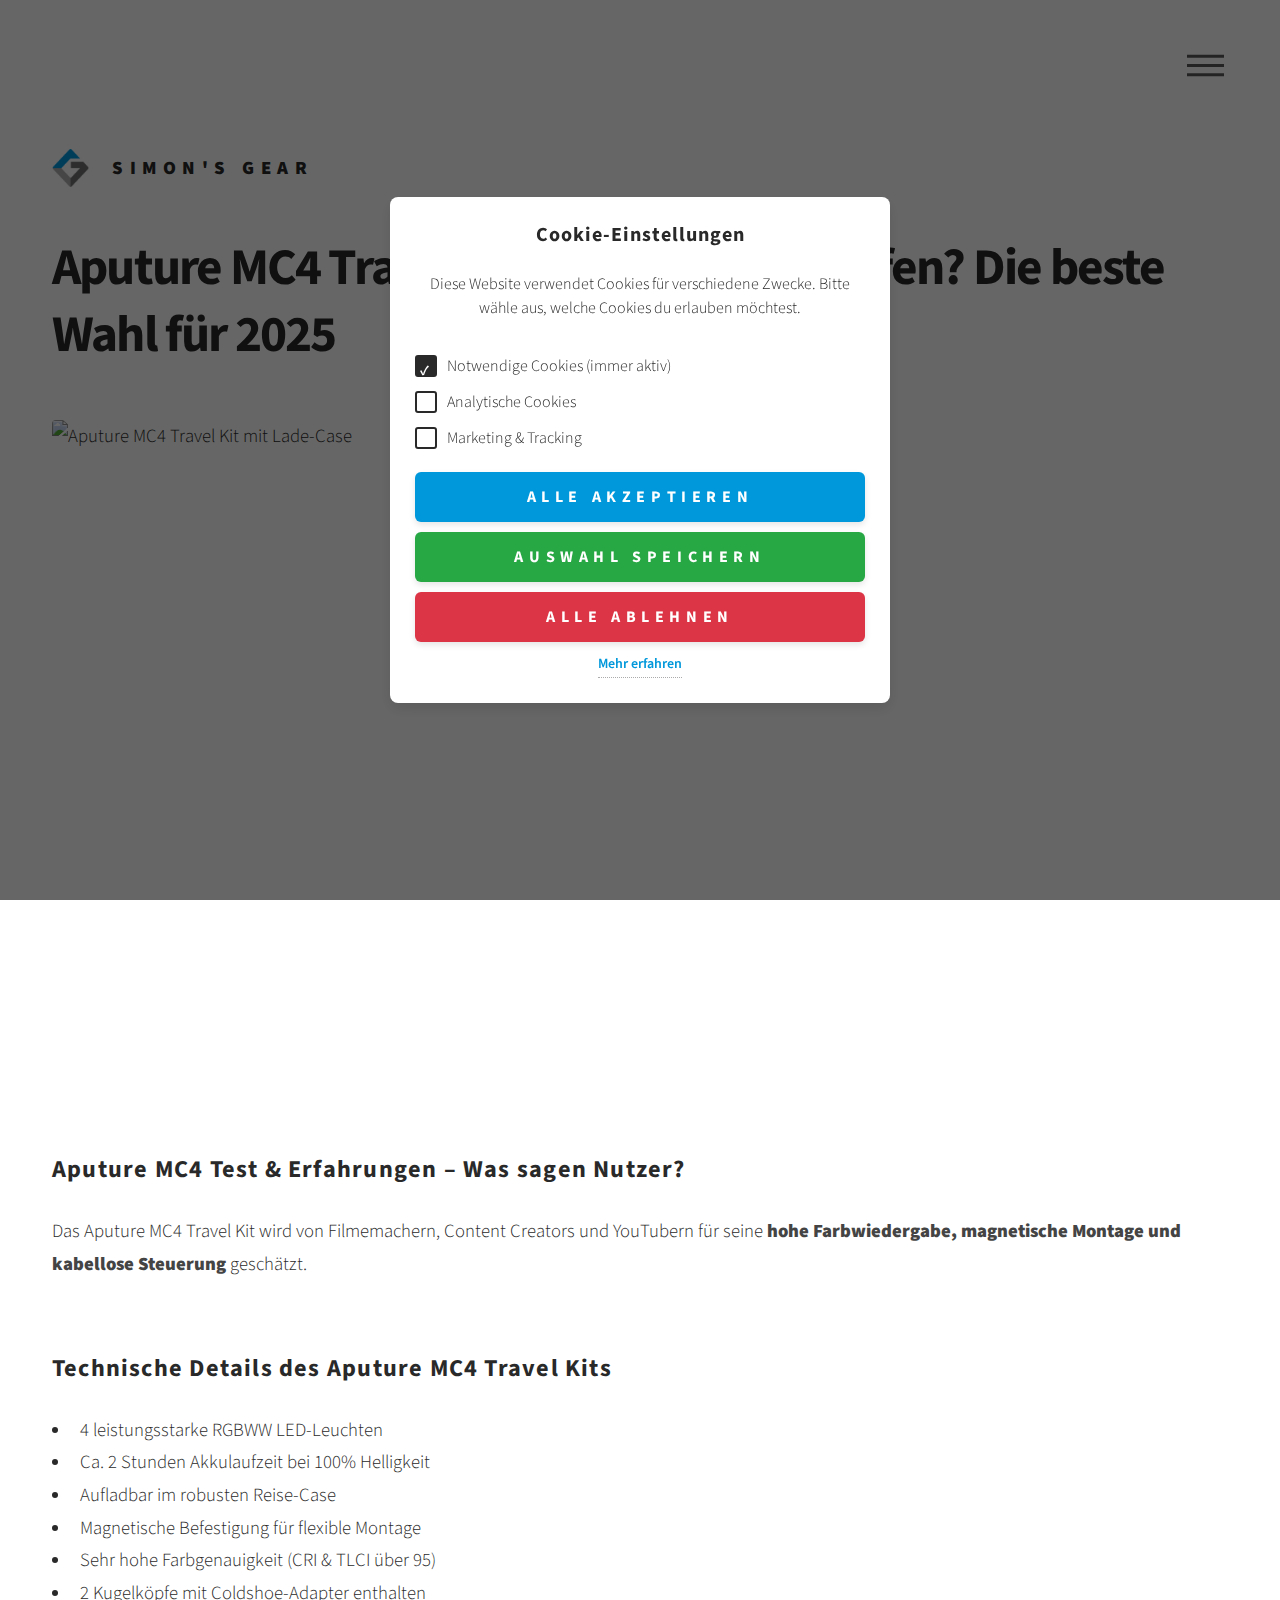
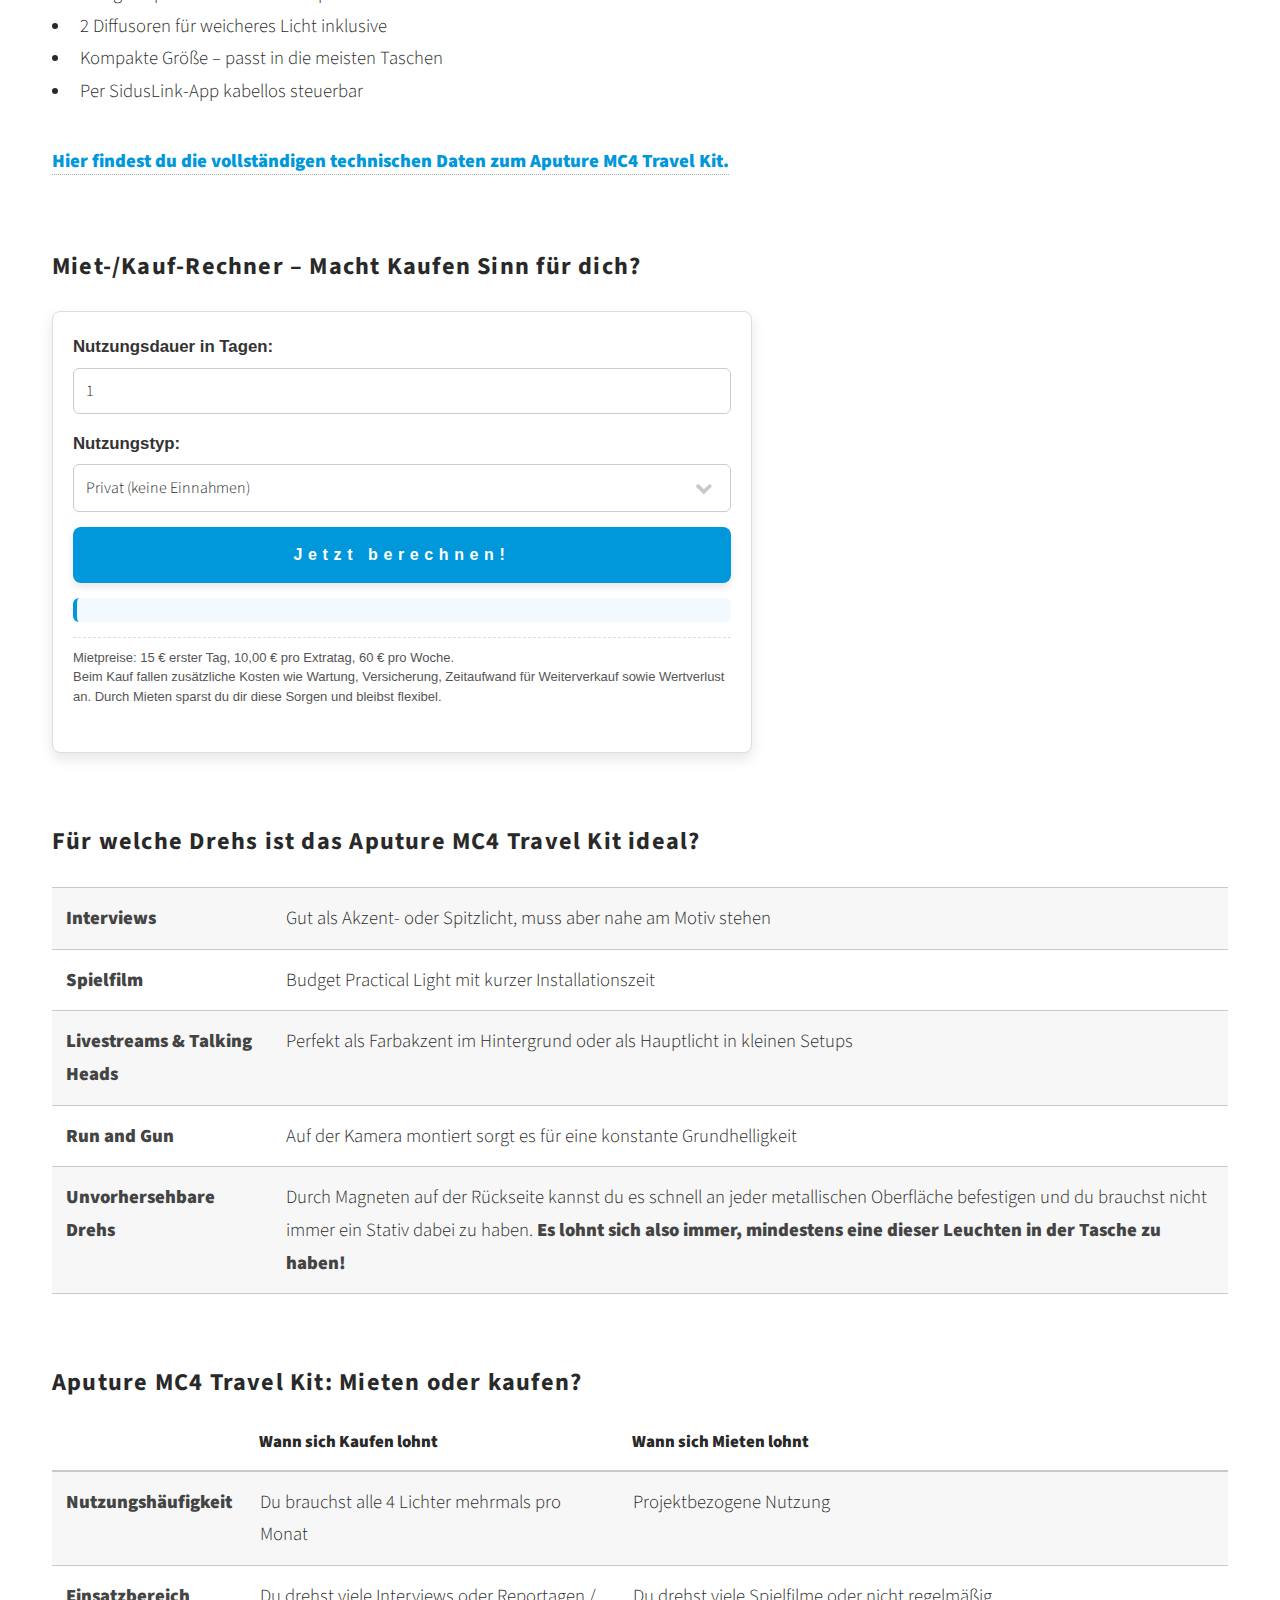
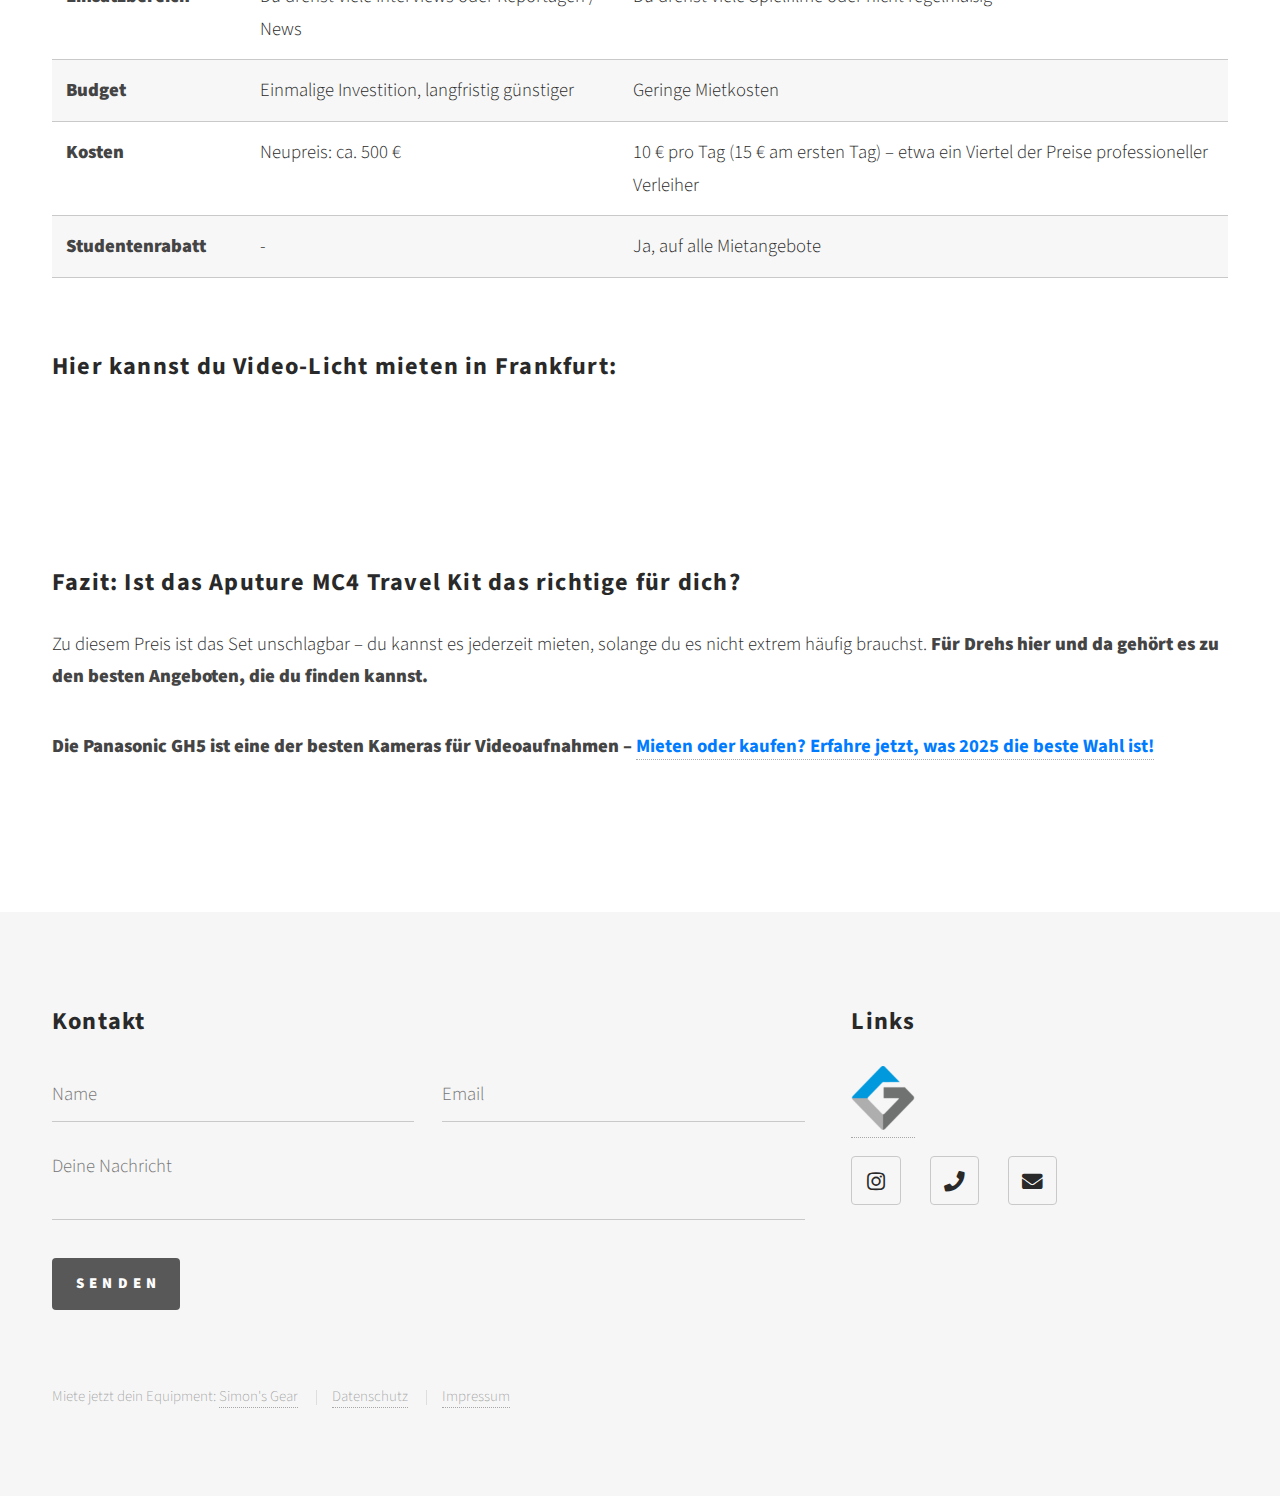
==== commit 7e85e18a: "Update aputure-mc.html" ====
--- a/html5up-phantom/aputure-mc.html
+++ b/html5up-phantom/aputure-mc.html
@@ -361,157 +361,7 @@
   <!-- Cookie-Banner-Skript -->
   <script src="assets/js/cookie-banner.js"></script>
 
-  <!-- Cookie-Banner Skript (Keine Flicker) -->
-  // --- Cookie-Banner Initialisierung ---
-<script>
-function initializeCookieBanner() {
-  const banner = document.getElementById("cookie-banner");
-  if (!banner) {
-    console.error("Cookie-Banner nicht gefunden! Wurde es geladen?");
-    return;
-  }
-
-  // Buttons
-  const acceptAllButton = document.getElementById("accept-all");
-  const acceptSelectedButton = document.getElementById("accept-selected");
-  const declineAllButton = document.getElementById("decline-all");
-
-  // Checkboxen
-  const analyticsCheckbox = document.getElementById("analytics-cookies");
-  const marketingCheckbox = document.getElementById("marketing-cookies");
-
-  if (!acceptAllButton || !acceptSelectedButton || !declineAllButton) {
-    console.error("Ein oder mehrere Buttons fehlen!");
-    return;
-  }
-
-  // Cookies setzen
-  function setCookie(name, value, days) {
-    let date = new Date();
-    date.setTime(date.getTime() + days * 24 * 60 * 60 * 1000);
-
-    // Falls lokal, Domain nicht setzen (sonst gibt es Probleme mit "localhost")
-    let domain = window.location.hostname.includes("localhost") ? "" : `domain=${window.location.hostname};`;
-
-    document.cookie = `${name}=${value};expires=${date.toUTCString()};path=/;${domain}SameSite=Lax;Secure`;
-  }
-
-  // Cookies auslesen
-  function getCookie(name) {
-    let cookies = document.cookie.split("; ");
-    for (let cookie of cookies) {
-      let [cookieName, cookieValue] = cookie.split("=");
-      if (cookieName === name) {
-        return cookieValue;
-      }
-    }
-    return null;
-  }
-
-  // gtag sicherstellen
-  window.gtag = window.gtag || function () { dataLayer.push(arguments); };
-
-  // Aktualisiert den Consent-Status für Google Consent Mode
-  function updateConsentStatus() {
-    const analyticsConsent = getCookie("analyticsConsent") === "true";
-    const marketingConsent = getCookie("marketingConsent") === "true";
-
-    // Consent-Update an gtag
-    gtag("consent", "update", {
-      analytics_storage: analyticsConsent ? "granted" : "denied",
-      ad_storage: marketingConsent ? "granted" : "denied",
-      functionality_storage: "granted",
-      personalization_storage: marketingConsent ? "granted" : "denied",
-      ad_personalization: marketingConsent ? "granted" : "denied",
-      security_storage: "granted"
-    });
-
-    console.log("Consent aktualisiert:", {
-      analytics: analyticsConsent,
-      marketing: marketingConsent
-    });
-
-    // Für den Tag Manager
-    gtag('event', 'consent_update');
-  }
-
-  // Prüft vorhandenen Consent und blendet das Banner nur ein, wenn nötig
-  function checkExistingConsent() {
-    const cookieConsent = getCookie("cookieConsent");
-    let analyticsConsent = getCookie("analyticsConsent");
-    let marketingConsent = getCookie("marketingConsent");
-
-    if (cookieConsent === "true") {
-      analyticsCheckbox.checked = (analyticsConsent === "true");
-      marketingCheckbox.checked = (marketingConsent === "true");
-      banner.style.display = "none";  // ✅ Verstecke Banner direkt
-    } else if (cookieConsent === "false") {
-      analyticsConsent = "false";
-      marketingConsent = "false";
-      banner.style.display = "none";  // ✅ Auch hier direkt ausblenden
-    } else {
-      // 🚨 Nur wenn der Nutzer noch keine Entscheidung getroffen hat:
-      banner.style.display = "flex";
-
-      // ✅ "gtm.init_consent" Event nur beim ersten Besuch senden
-      window.dataLayer = window.dataLayer || [];
-      window.dataLayer.push({
-        event: "gtm.init_consent",
-        analytics_storage: "denied",
-        ad_storage: "denied",
-        functionality_storage: "granted",
-        personalization_storage: "denied",
-        security_storage: "granted"
-      });
-
-      console.log("gtm.init_consent gesendet (Nutzer hat noch keine Entscheidung getroffen)");
-    }
-
-    updateConsentStatus();
-  }
-
-  // Beim Laden prüfen
-  checkExistingConsent();
-
-  // Click Handler: Alle akzeptieren
-  acceptAllButton.addEventListener("click", () => {
-    setCookie("cookieConsent", "true", 365);
-    setCookie("analyticsConsent", "true", 365);
-    setCookie("marketingConsent", "true", 365);
-    banner.style.display = "none";
-    updateConsentStatus();
-  });
-
-  // Click Handler: Auswahl speichern
-  acceptSelectedButton.addEventListener("click", () => {
-    setCookie("cookieConsent", "true", 365);
-    setCookie("analyticsConsent", analyticsCheckbox.checked ? "true" : "false", 365);
-    setCookie("marketingConsent", marketingCheckbox.checked ? "true" : "false", 365);
-    banner.style.display = "none";
-    updateConsentStatus();
-  });
-
-  // Click Handler: Alle ablehnen
-  declineAllButton.addEventListener("click", () => {
-    setCookie("cookieConsent", "false", 365);
-    setCookie("analyticsConsent", "false", 365);
-    setCookie("marketingConsent", "false", 365);
-    banner.style.display = "none";
-    updateConsentStatus();
-  });
-}
-
-// DOMContentLoaded → Cookie Banner initialisieren
-document.addEventListener("DOMContentLoaded", function () {
-  if (document.getElementById("cookie-banner")) {
-    initializeCookieBanner();
-  } else {
-    console.log("Warte auf das Laden des Cookie-Banners...");
-    setTimeout(initializeCookieBanner, 500);
-  }
-});
-
-	</script>
+
 
 
 </body>
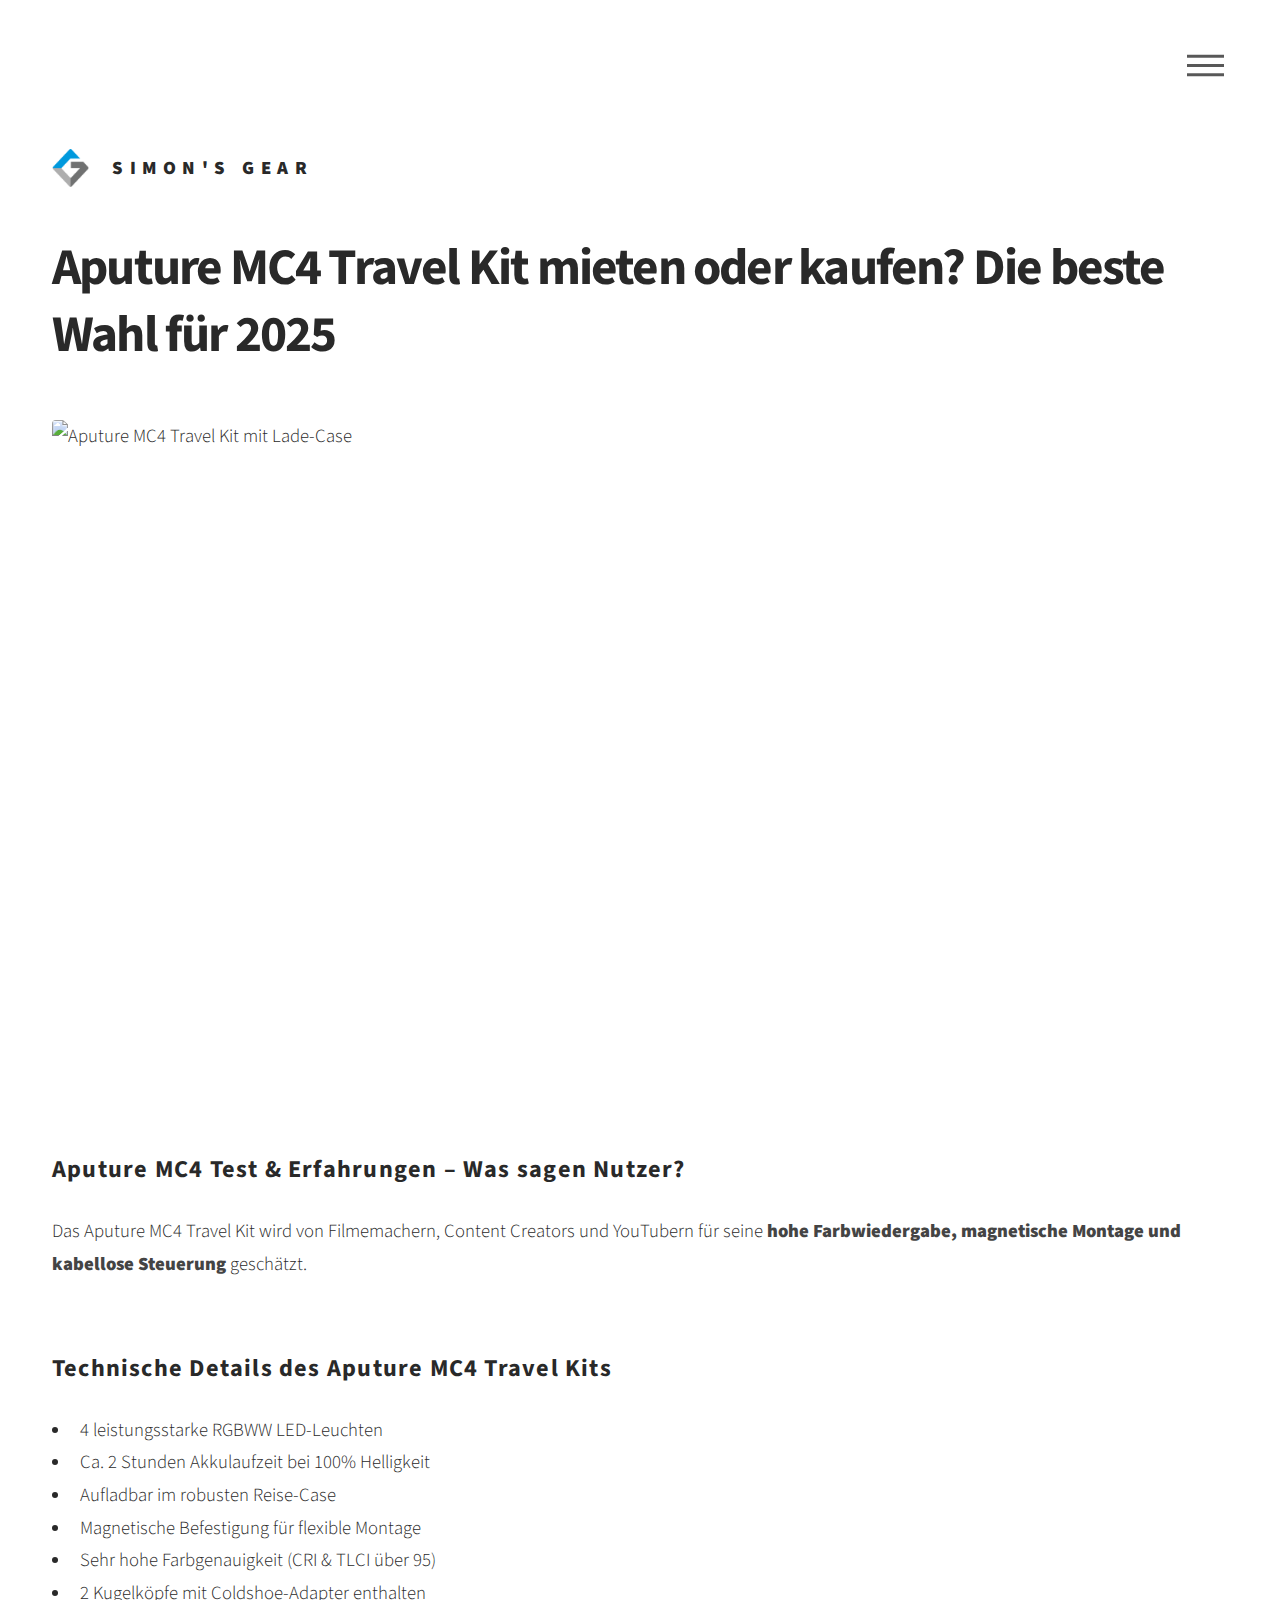
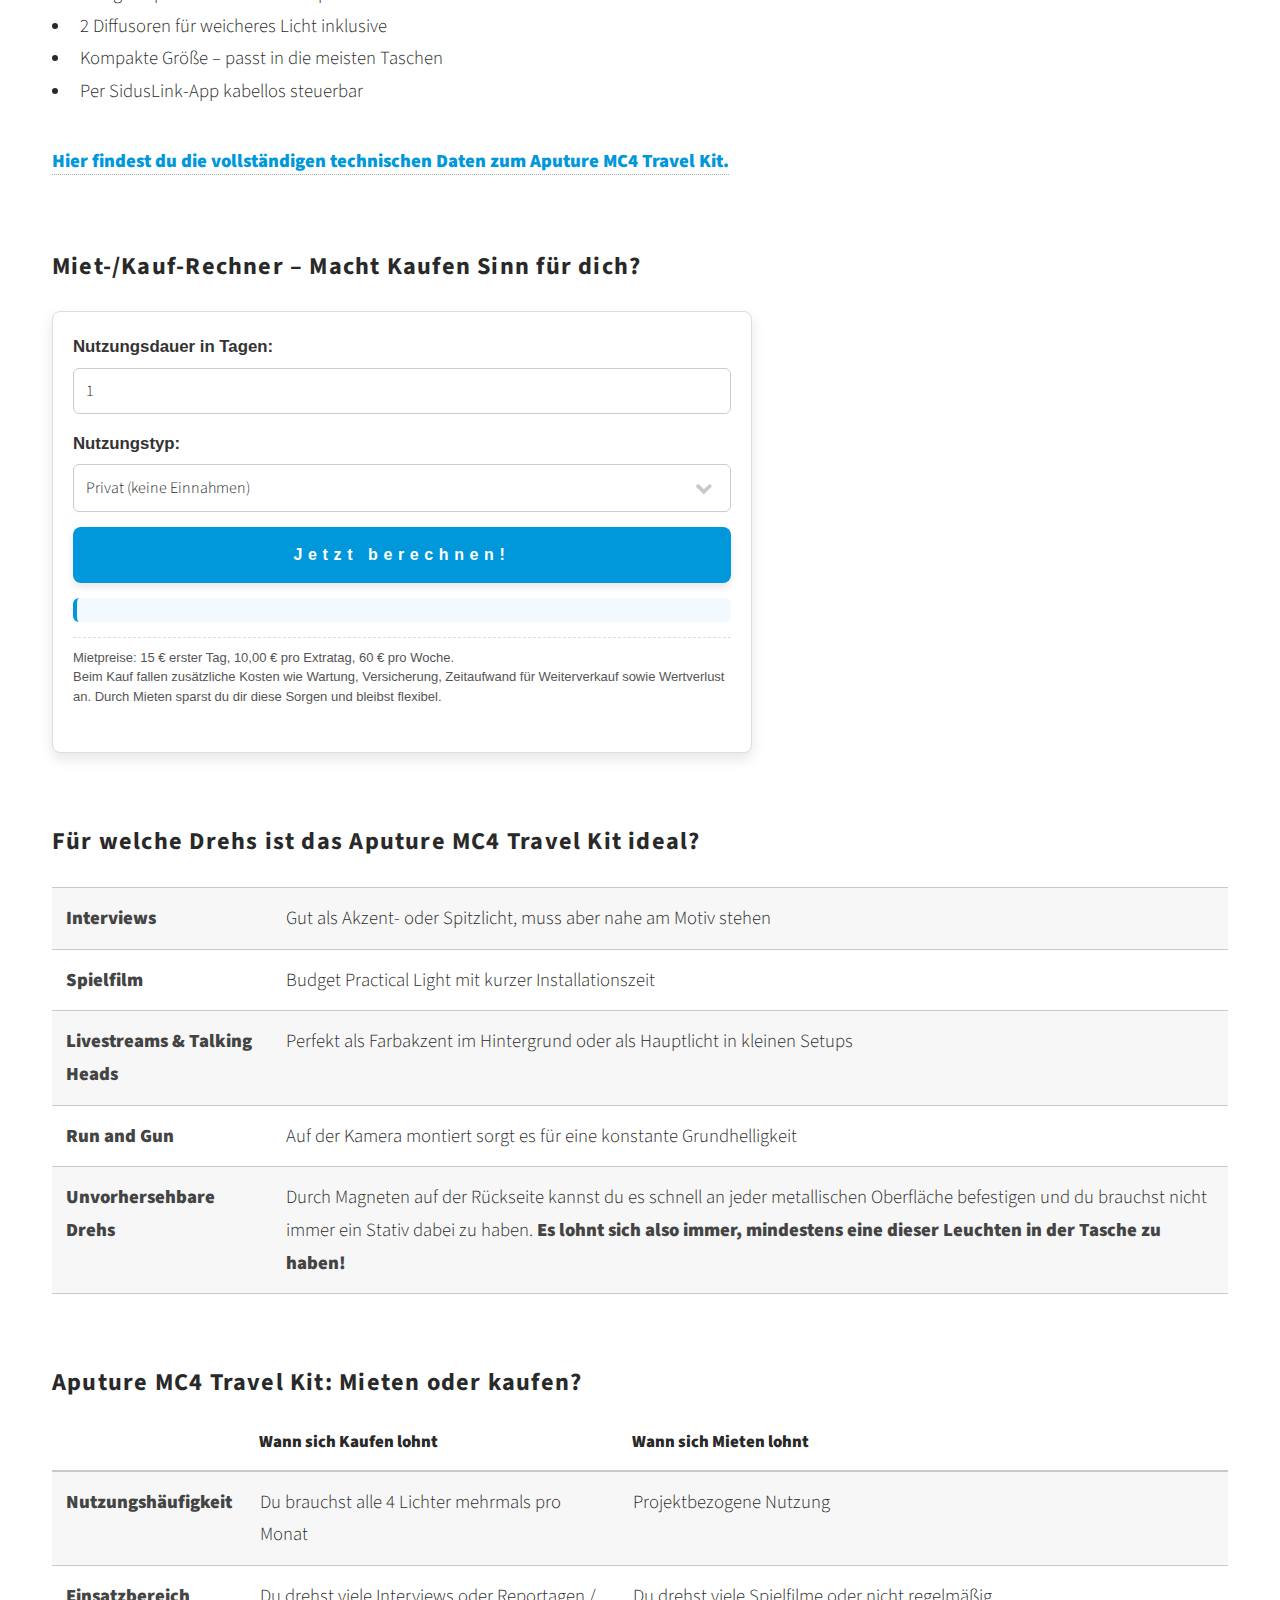
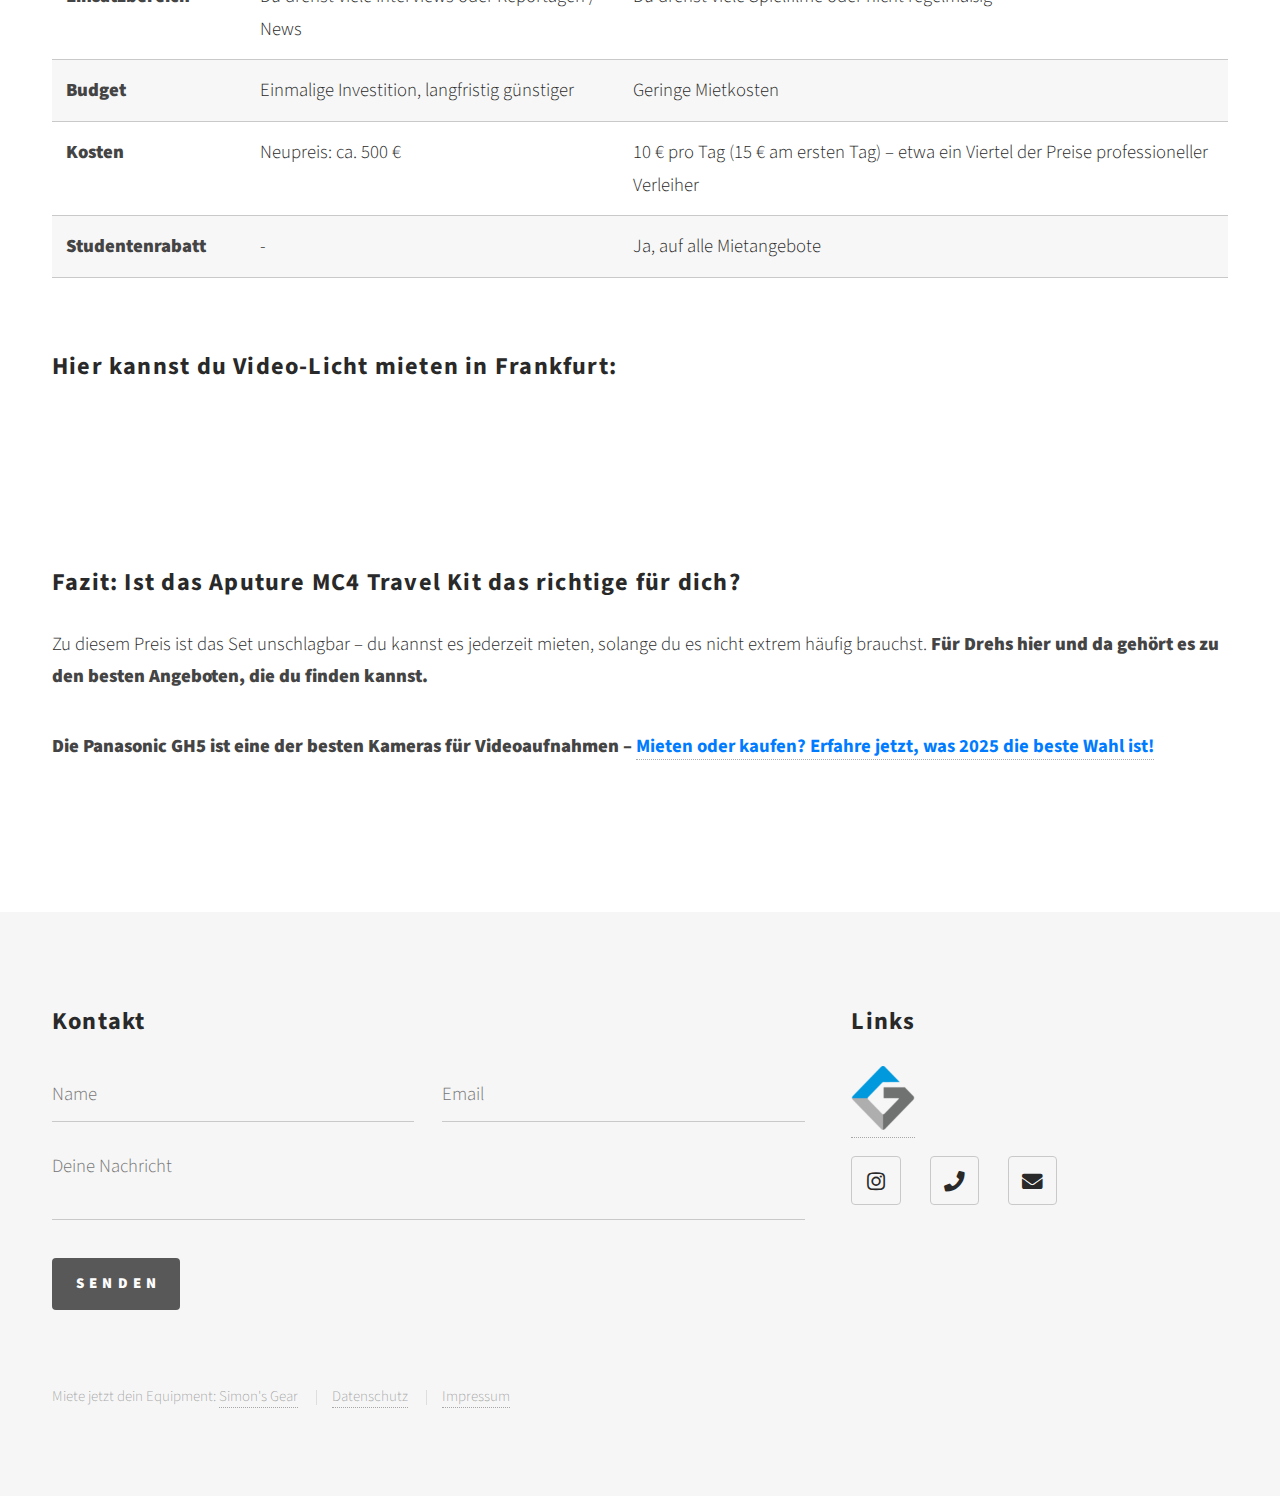
==== commit 36c28f2c: "Update aputure-mc.html" ====
--- a/html5up-phantom/aputure-mc.html
+++ b/html5up-phantom/aputure-mc.html
@@ -62,6 +62,13 @@
     ]
   }
   </script>
+
+  <style>
+  #cookie-banner {
+    display: none !important;
+  }
+</style>
+
 
   <!-- Cookie-Banner CSS -->
   <link rel="stylesheet" href="assets/css/cookie-banner.css" />
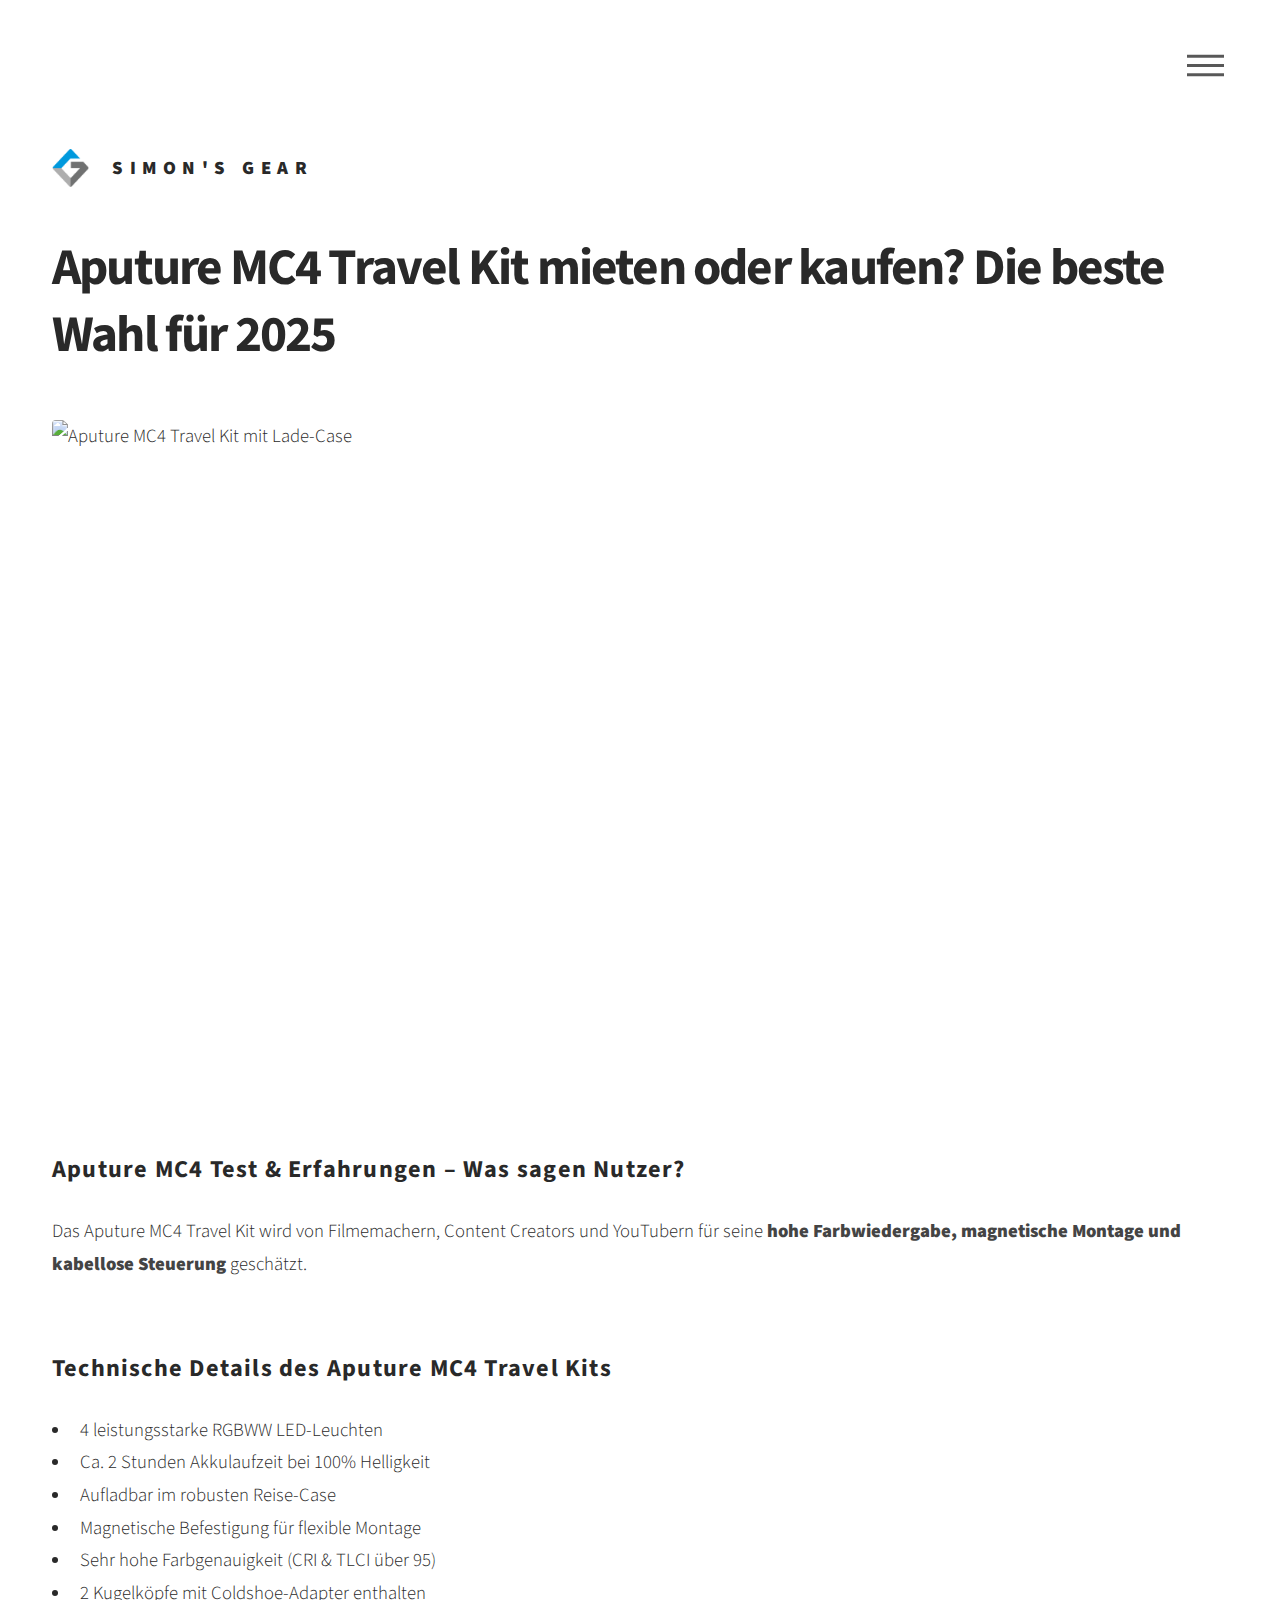
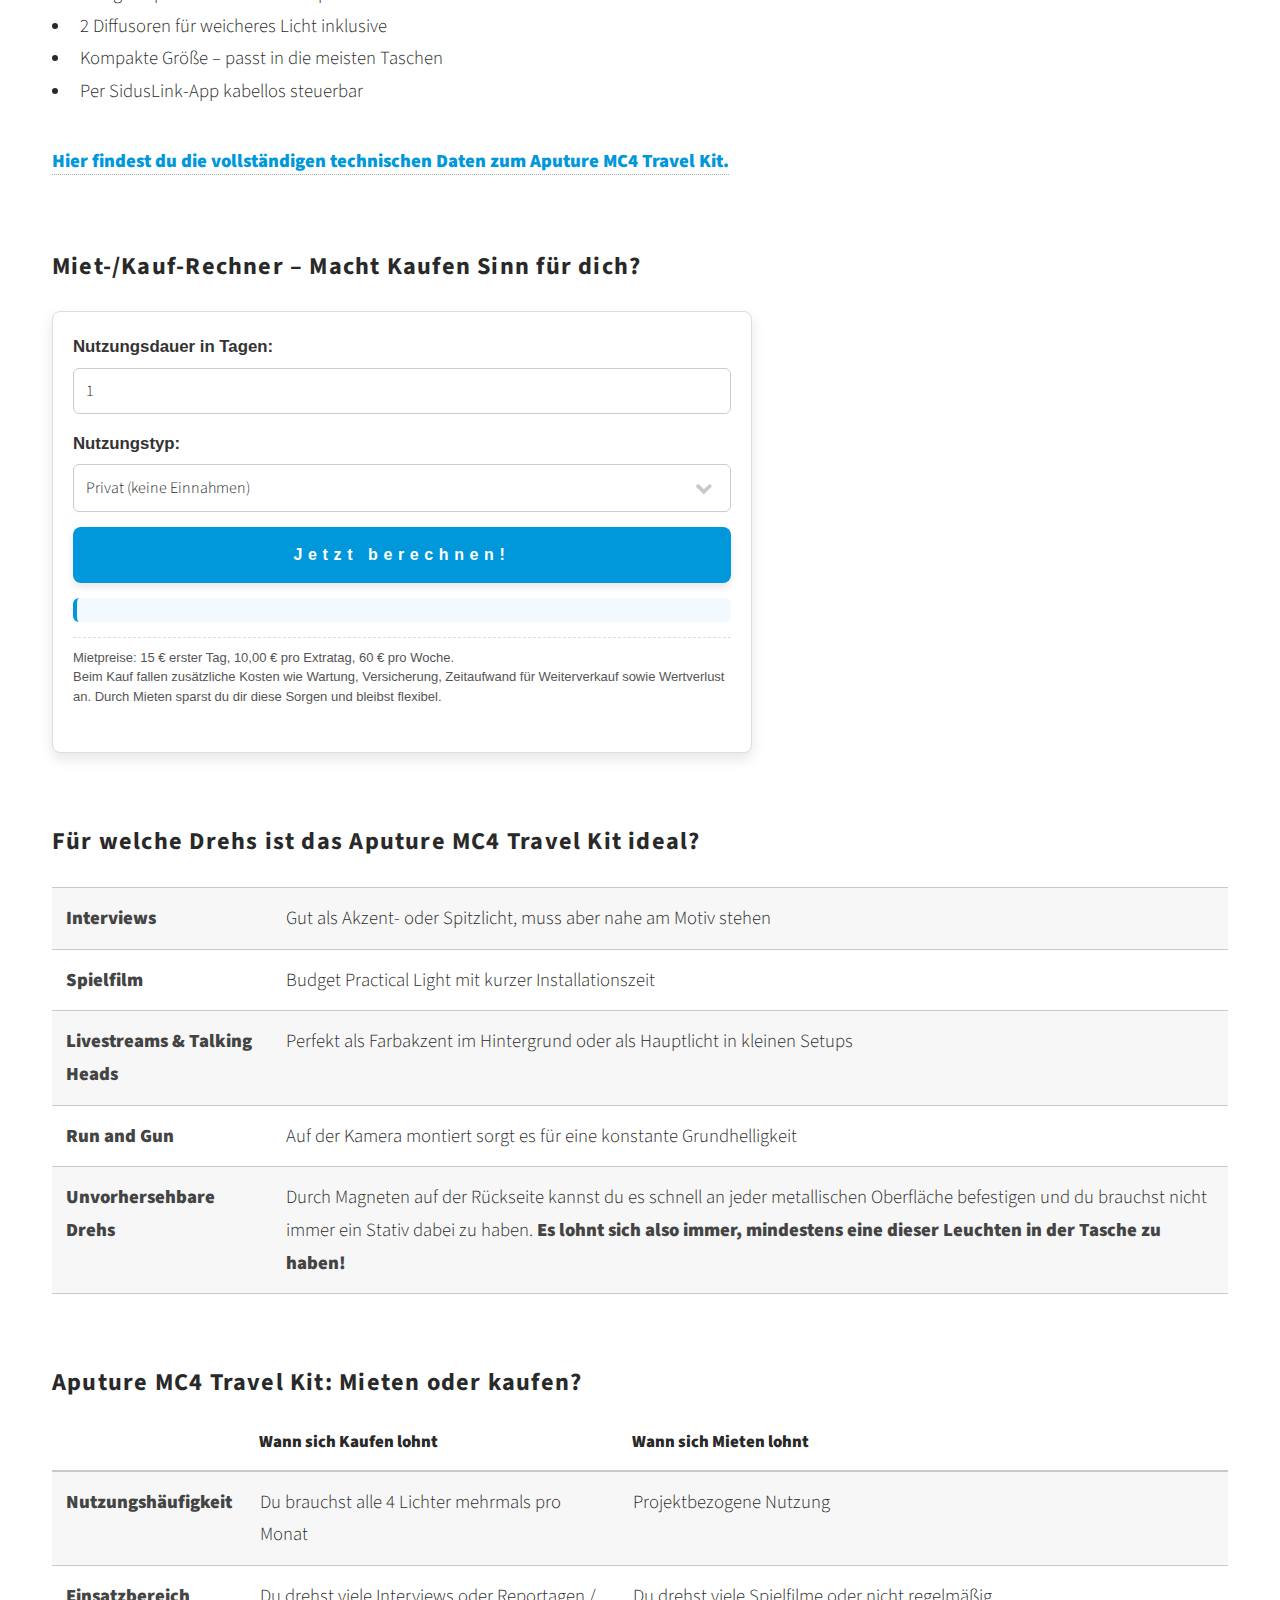
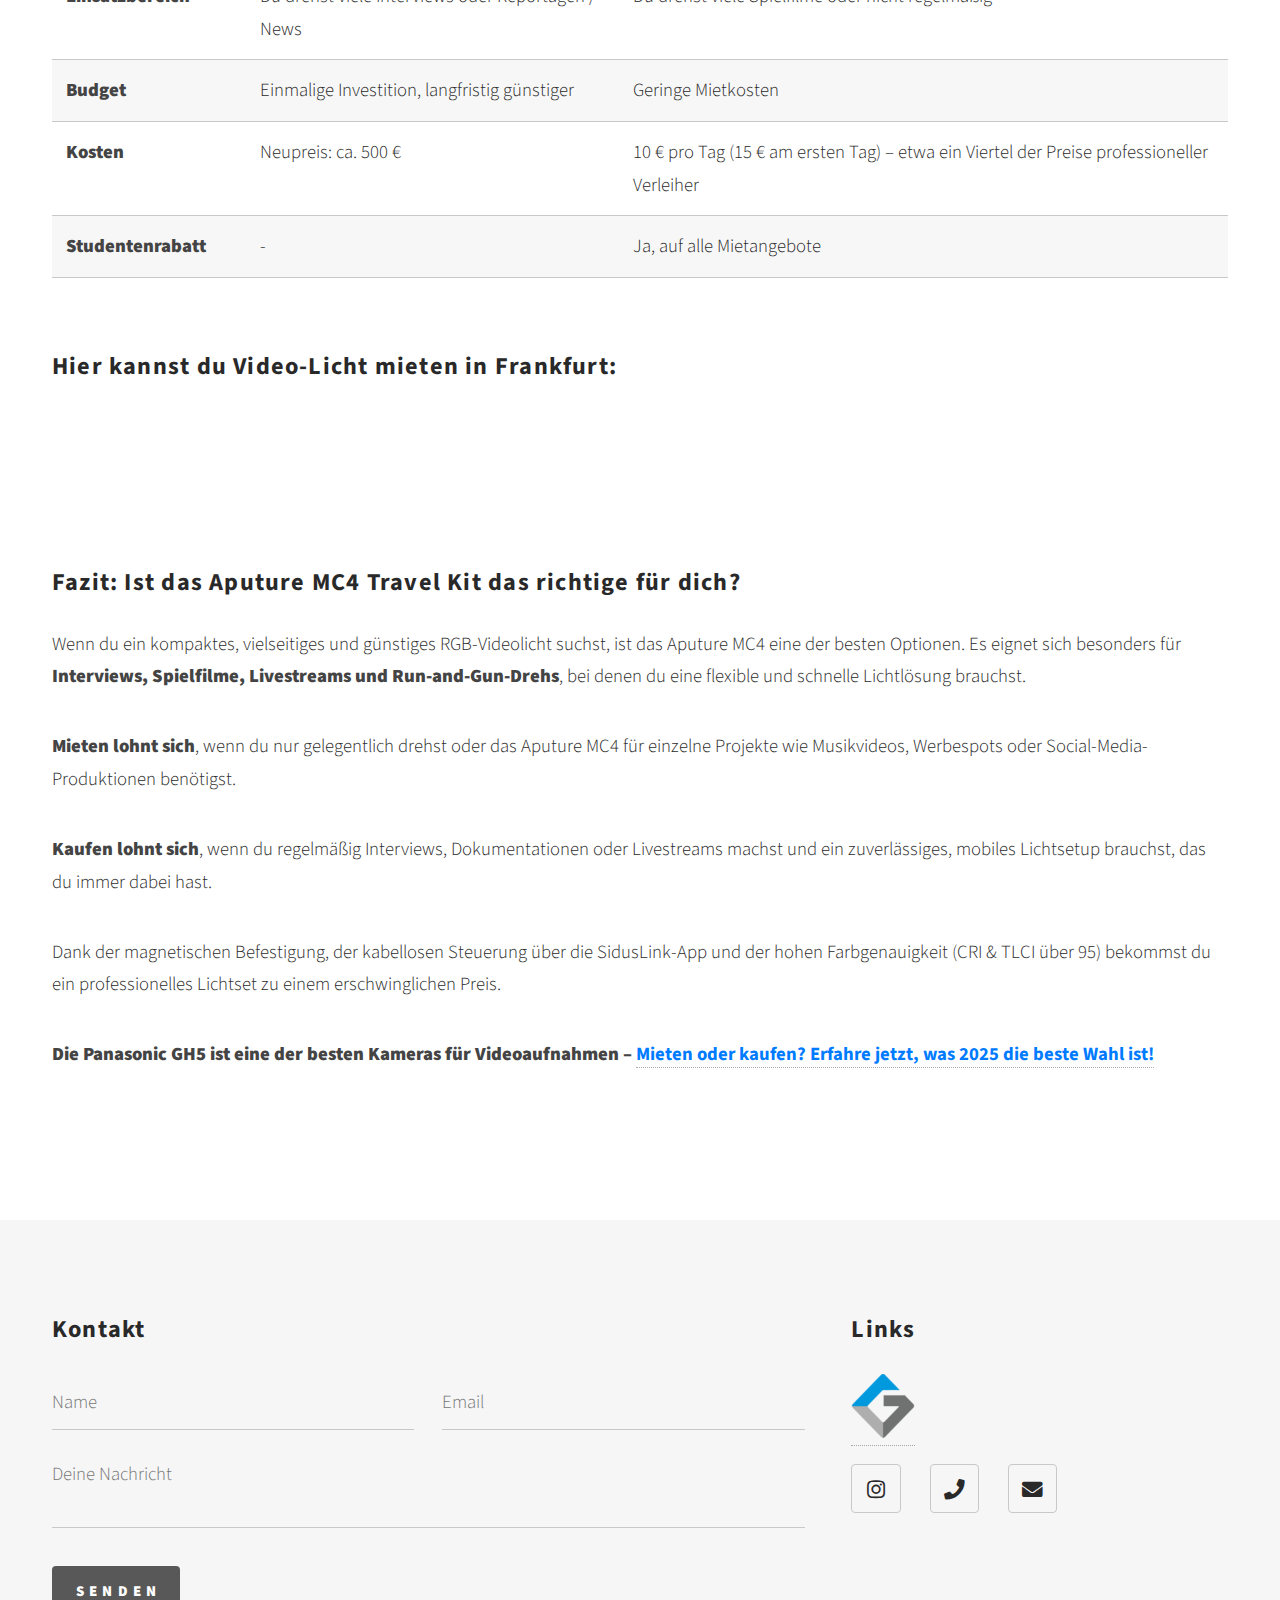
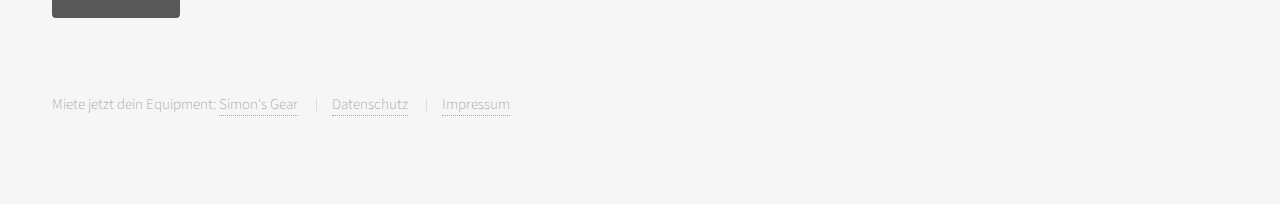
==== commit d8b80963: "Update aputure-mc.html" ====
--- a/html5up-phantom/aputure-mc.html
+++ b/html5up-phantom/aputure-mc.html
@@ -29,39 +29,21 @@
     });
   </script>
 
-  <!-- Strukturierte Daten für FAQ -->
+<!-- Strukturierte Daten für FAQ (Schema.org) -->
   <script type="application/ld+json">
-  {
-    "@context": "https://schema.org",
-    "@type": "FAQPage",
-    "mainEntity": [
-      {
+    {
+      "@context": "https://schema.org",
+      "@type": "FAQPage",
+      "mainEntity": {
         "@type": "Question",
-        "name": "Sollte ich das Aputure MC4 Travel Kit mieten oder kaufen?",
+        "name": "Ist das Aputure MC4 Travel Kit das richtige für dich?",
         "acceptedAnswer": {
           "@type": "Answer",
-          "text": "Wenn du es für einzelne Projekte brauchst, lohnt sich das Mieten für 10 Euro am Tag. Für regelmäßige Drehs ist der Kauf sinnvoll."
-        }
-      },
-      {
-        "@type": "Question",
-        "name": "Wie lange hält der Akku des Aputure MC4 Travel Kits?",
-        "acceptedAnswer": {
-          "@type": "Answer",
-          "text": "Auf 100% Helligkeit hält der Akku etwa 2 Stunden. Er kann über das mitgelieferte Case geladen werden."
-        }
-      },
-      {
-        "@type": "Question",
-        "name": "Wie steuere ich die Aputure MC4 Lampen?",
-        "acceptedAnswer": {
-          "@type": "Answer",
-          "text": "Mit der SidusLink-App kannst du Farben, Helligkeit und Effekte kabellos steuern."
+          "text": "Wenn du ein kompaktes, vielseitiges und günstiges RGB-Videolicht suchst, ist das Aputure MC4 eine der besten Optionen. Es eignet sich besonders für Interviews, Spielfilme, Livestreams und Run-and-Gun-Drehs, bei denen du eine flexible und schnelle Lichtlösung brauchst. Mieten lohnt sich, wenn du nur gelegentlich drehst oder das Aputure MC4 für einzelne Projekte wie Musikvideos, Werbespots oder Social-Media-Produktionen benötigst. Kaufen lohnt sich, wenn du regelmäßig Interviews, Dokumentationen oder Livestreams machst und ein zuverlässiges, mobiles Lichtsetup brauchst, das du immer dabei hast."
         }
       }
-    ]
-  }
-  </script>
+    }
+    </script>
 
   <style>
   #cookie-banner {
@@ -297,10 +279,22 @@
 
         <h2>Fazit: Ist das Aputure MC4 Travel Kit das richtige für dich?</h2>
         <p>
-          Zu diesem Preis ist das Set unschlagbar – du kannst es jederzeit mieten, solange du es nicht extrem häufig brauchst.
-          <strong>Für Drehs hier und da gehört es zu den besten Angeboten, die du finden kannst.</strong>
-        </p>
-        <p>
+          Wenn du ein kompaktes, vielseitiges und günstiges RGB-Videolicht suchst, ist das Aputure MC4 eine der besten Optionen.  
+          Es eignet sich besonders für <strong>Interviews, Spielfilme, Livestreams und Run-and-Gun-Drehs</strong>, bei denen du eine  
+          flexible und schnelle Lichtlösung brauchst.
+        </p>
+        <p>
+          <strong>Mieten lohnt sich</strong>, wenn du nur gelegentlich drehst oder das Aputure MC4 für einzelne Projekte wie  
+          Musikvideos, Werbespots oder Social-Media-Produktionen benötigst.  
+        </p>
+        <p>
+          <strong>Kaufen lohnt sich</strong>, wenn du regelmäßig Interviews, Dokumentationen oder Livestreams machst  
+          und ein zuverlässiges, mobiles Lichtsetup brauchst, das du immer dabei hast.
+        </p>
+        <p>
+          Dank der magnetischen Befestigung, der kabellosen Steuerung über die SidusLink-App und der  
+          hohen Farbgenauigkeit (CRI & TLCI über 95) bekommst du ein professionelles Lichtset zu einem erschwinglichen Preis.
+        </p>
           <strong>
             Die Panasonic GH5 ist eine der besten Kameras für Videoaufnahmen –
             <a href="gh5.html" style="font-weight: bold; text-decoration: none; color: #007bff;">
--- a/html5up-phantom/assets/css/main.css
+++ b/html5up-phantom/assets/css/main.css
@@ -209,7 +209,7 @@
 
 @media (max-width: 768px) {
     table {
-        font-size: 0.8em; /* Noch kleiner für Tablets */
+        font-size: 1em; /* Noch kleiner für Tablets */
     }
 }
 
@@ -2933,29 +2933,6 @@
 						margin-bottom: 0;
 					}
 
-			.tiles article.style1 > .image:before {
-				background-color: #f2849e;
-			}
-
-			.tiles article.style2 > .image:before {
-				background-color: #7ecaf6;
-			}
-
-			.tiles article.style3 > .image:before {
-				background-color: #7bd0c1;
-			}
-
-			.tiles article.style4 > .image:before {
-				background-color: #c75b9b;
-			}
-
-			.tiles article.style5 > .image:before {
-				background-color: #ae85ca;
-			}
-
-			.tiles article.style6 > .image:before {
-				background-color: #8499e7;
-			}
 
 			body:not(.is-touch) .tiles article:hover > .image {
 				-moz-transform: scale(1.1);
@@ -2965,8 +2942,8 @@
 			}
 
 				body:not(.is-touch) .tiles article:hover > .image:before {
-					background-color: #333333;
-					opacity: 0.35;
+					background-color: #1a1a1a;
+					opacity: 0.63;
 				}
 
 				body:not(.is-touch) .tiles article:hover > .image:after {
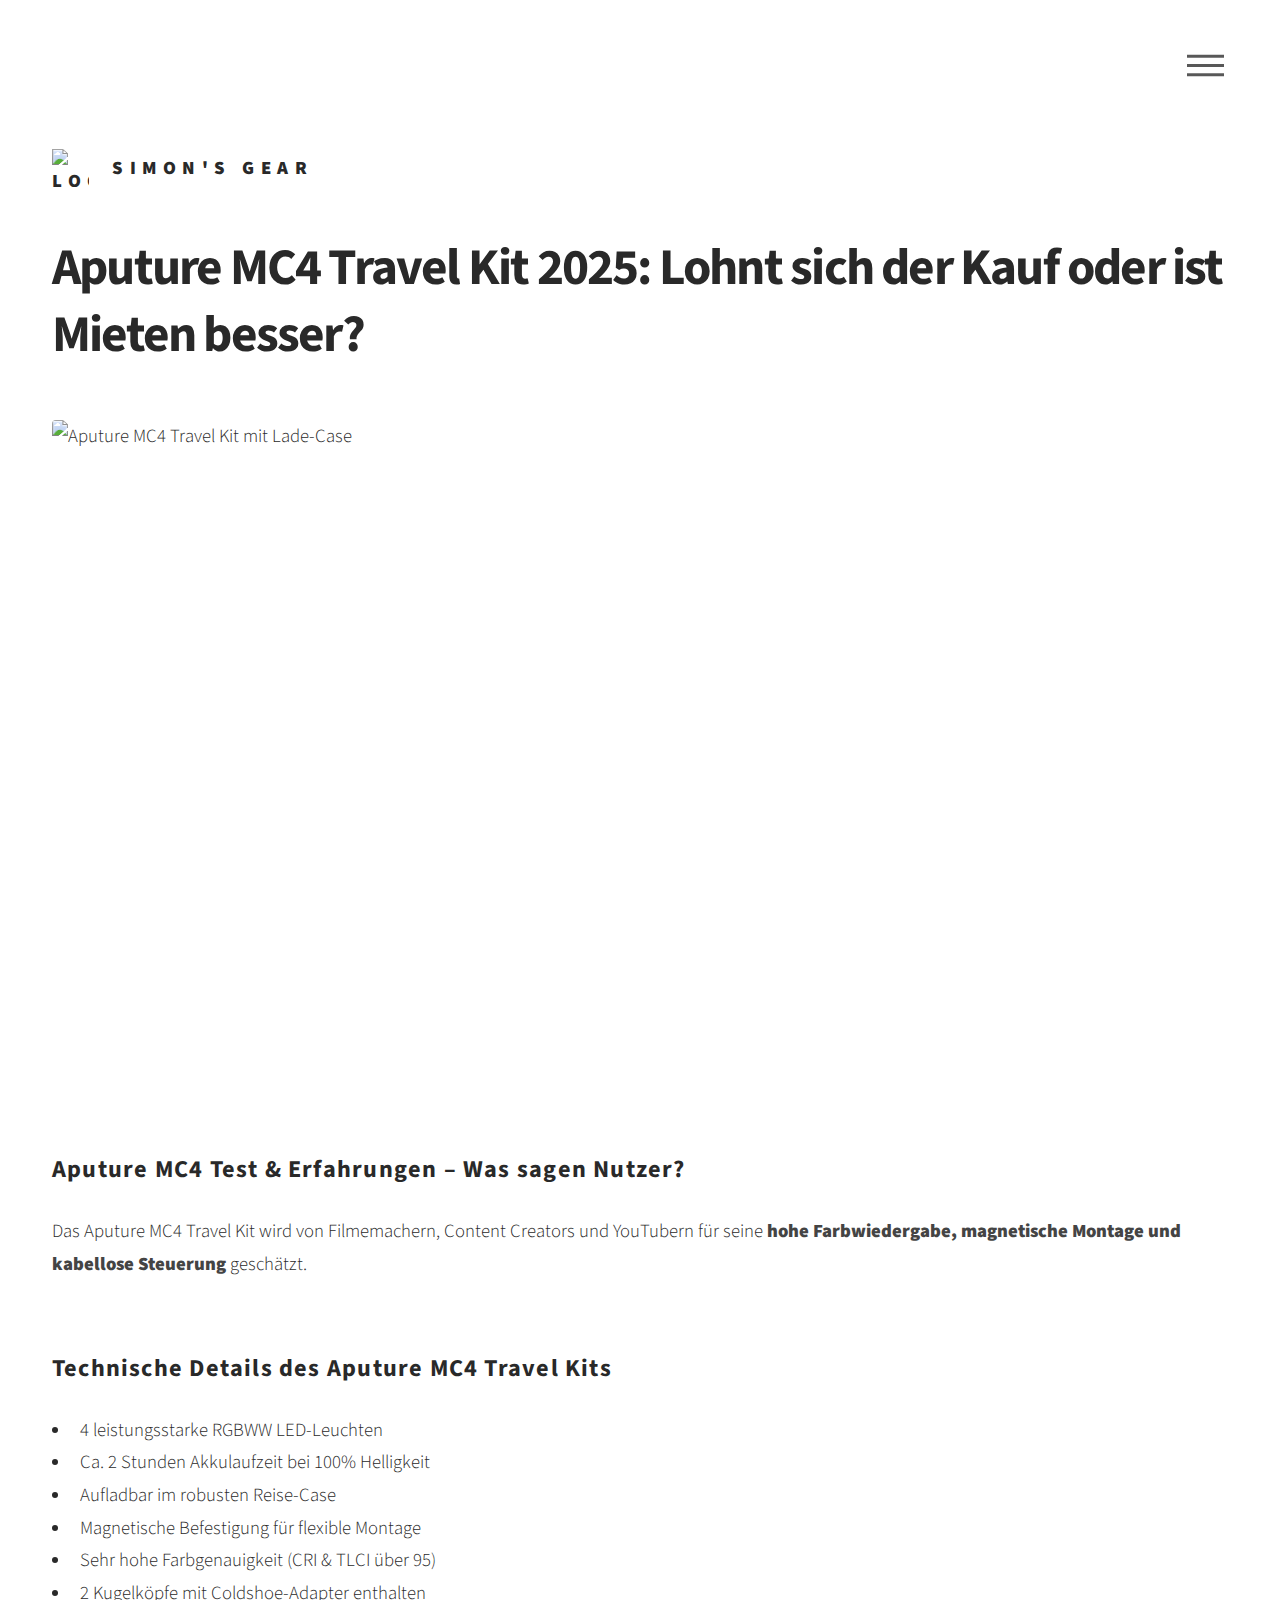
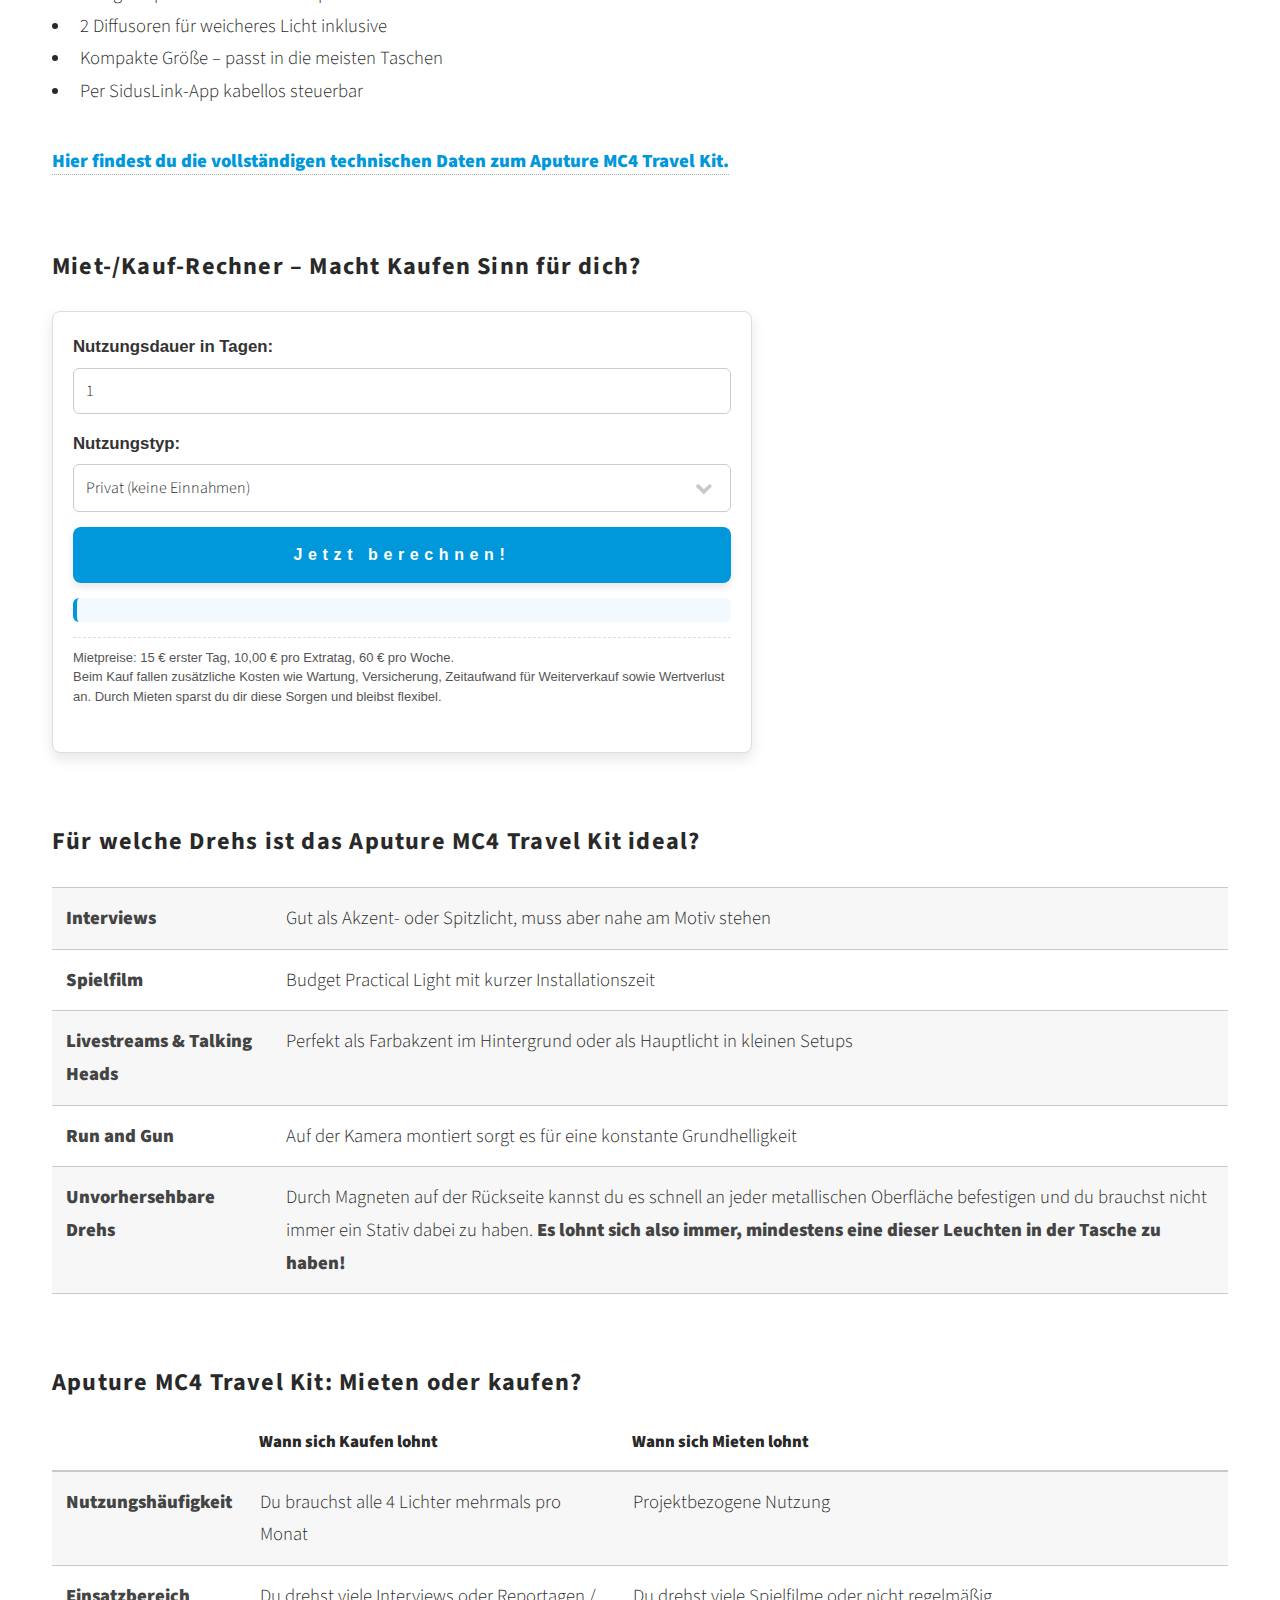
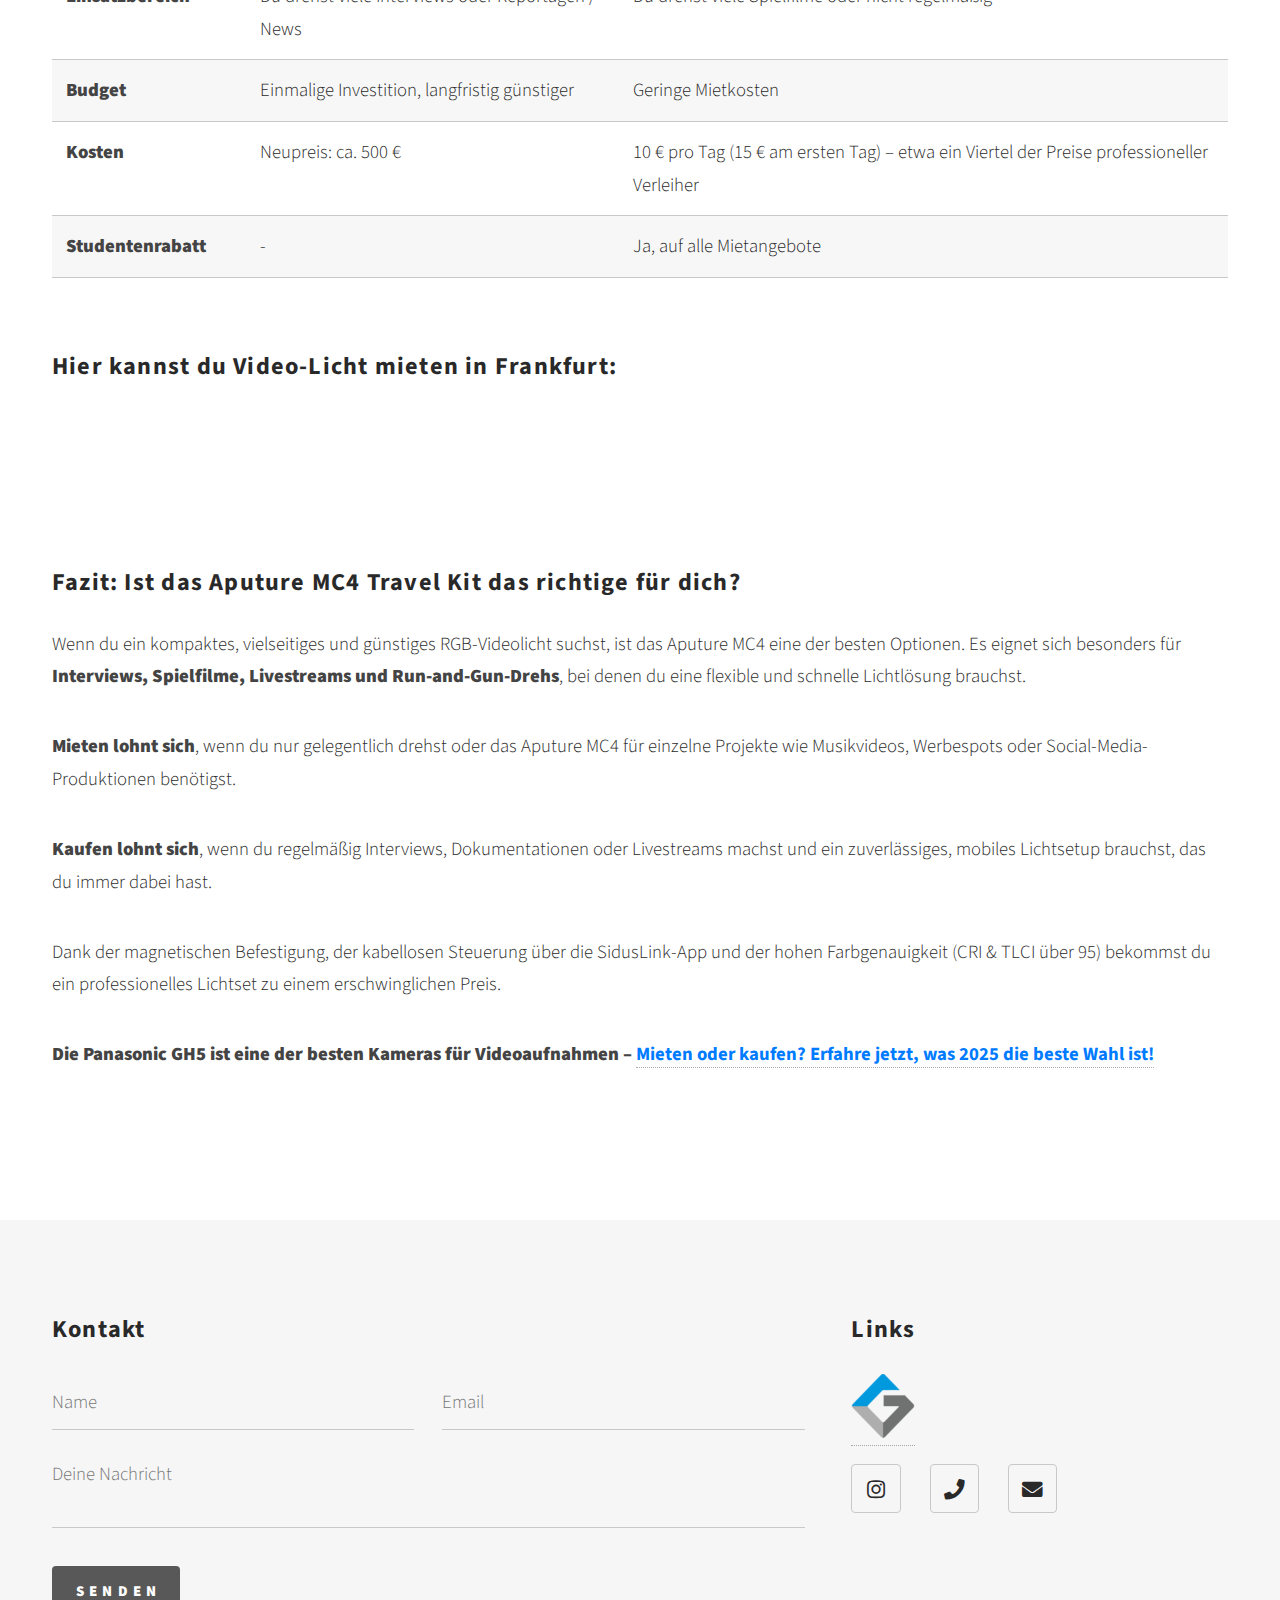
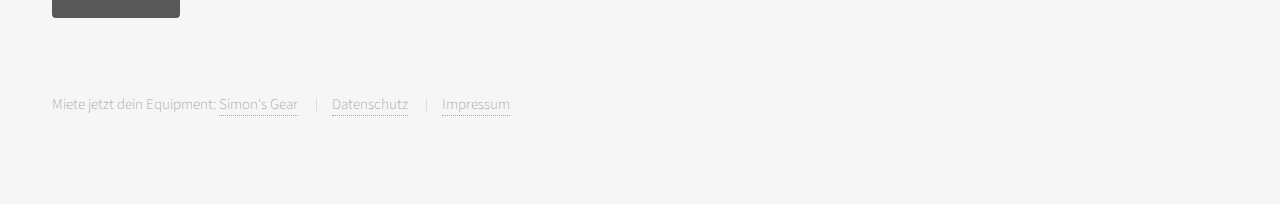
==== commit 89c42837: "Update aputure-mc.html" ====
--- a/html5up-phantom/aputure-mc.html
+++ b/html5up-phantom/aputure-mc.html
@@ -1,12 +1,12 @@
 <!DOCTYPE HTML>
 <html lang="de">
 <head>
-  <title>Aputure MC4 Travel Kit mieten oder kaufen? Lohnt es sich 2025?</title>
+  <title>Aputure MC4 Travel Kit 2025: Lohnt sich der Kauf oder ist Mieten besser?</title>
   <meta charset="utf-8" />
   <meta name="viewport" content="width=device-width, initial-scale=1, user-scalable=no" />
   <meta name="robots" content="max-image-preview:large">
-  <meta name="description" content="Aputure MC4 Travel Kit mieten oder kaufen? Erfahre, wann sich der Kauf wirklich lohnt und welche Vorteile das Mieten 2025 bietet! Jetzt lesen.">
-  <meta name="keywords" content="Aputure MC4 Travel Kit mieten, Aputure MC4 kaufen, Aputure MC4 Test, RGB-Videolicht Vergleich, Filmlicht ausleihen">  
+  <meta name="description" content="Finde heraus, ob sich der Kauf des Aputure MC4 Travel Kits 2025 lohnt oder ob Mieten die bessere Wahl für dein Projekt ist. Alle Vor- und Nachteile im Überblick!">
+  
 
   <!-- Google Tag Manager -->
   <script>(function(w,d,s,l,i){w[l]=w[l]||[];w[l].push({'gtm.start':
@@ -30,20 +30,28 @@
   </script>
 
 <!-- Strukturierte Daten für FAQ (Schema.org) -->
-  <script type="application/ld+json">
-    {
-      "@context": "https://schema.org",
-      "@type": "FAQPage",
-      "mainEntity": {
+<!-- Strukturierte Daten für FAQ (Schema.org) -->
+<script type="application/ld+json">
+  {
+    "@context": "https://schema.org",
+    "@type": "FAQPage",
+    "mainEntity": [
+      {
         "@type": "Question",
         "name": "Ist das Aputure MC4 Travel Kit das richtige für dich?",
         "acceptedAnswer": {
           "@type": "Answer",
-          "text": "Wenn du ein kompaktes, vielseitiges und günstiges RGB-Videolicht suchst, ist das Aputure MC4 eine der besten Optionen. Es eignet sich besonders für Interviews, Spielfilme, Livestreams und Run-and-Gun-Drehs, bei denen du eine flexible und schnelle Lichtlösung brauchst. Mieten lohnt sich, wenn du nur gelegentlich drehst oder das Aputure MC4 für einzelne Projekte wie Musikvideos, Werbespots oder Social-Media-Produktionen benötigst. Kaufen lohnt sich, wenn du regelmäßig Interviews, Dokumentationen oder Livestreams machst und ein zuverlässiges, mobiles Lichtsetup brauchst, das du immer dabei hast."
+          "text": "Wenn du ein kompaktes, vielseitiges und günstiges RGB-Videolicht suchst, ist das Aputure MC4 eine der besten Optionen. Es eignet sich besonders für Interviews, Spielfilme, Livestreams und Run-and-Gun-Drehs, bei denen du eine flexible und schnelle Lichtlösung brauchst. 
+  
+          Mieten lohnt sich, wenn du nur gelegentlich drehst oder das Aputure MC4 für einzelne Projekte wie Musikvideos, Werbespots oder Social-Media-Produktionen benötigst. 
+  
+          Kaufen lohnt sich, wenn du regelmäßig Interviews, Dokumentationen oder Livestreams machst und ein zuverlässiges, mobiles Lichtsetup brauchst, das du immer dabei hast."
         }
       }
-    }
-    </script>
+    ]
+  }
+  </script>
+  
 
   <style>
   #cookie-banner {
@@ -59,6 +67,12 @@
   <link rel="stylesheet" href="assets/css/main.css" />
   <noscript><link rel="stylesheet" href="assets/css/noscript.css" /></noscript>
 </head>
+
+
+
+
+
+
 
 <body class="is-preload">
 
@@ -108,7 +122,7 @@
       <div class="inner">
         <a href="index.html" class="logo">
           <span class="symbol">
-            <img src="images/gearbooker.png"
+            <img src="images/gearbooker.jpg"
                  alt="Logo von Simon's Gear – Kameraequipment mieten" />
           </span>
           <span class="title">Simon's Gear</span>
@@ -132,7 +146,7 @@
 
     <div id="main">
       <div class="inner">
-        <h1>Aputure MC4 Travel Kit mieten oder kaufen? Die beste Wahl für 2025</h1>
+        <h1>Aputure MC4 Travel Kit 2025: Lohnt sich der Kauf oder ist Mieten besser?</h1>
         <span class="image main">
           <img src="images/mc.png"
                alt="Aputure MC4 Travel Kit mit Lade-Case"
@@ -278,30 +292,35 @@
         </iframe>
 
         <h2>Fazit: Ist das Aputure MC4 Travel Kit das richtige für dich?</h2>
+
         <p>
           Wenn du ein kompaktes, vielseitiges und günstiges RGB-Videolicht suchst, ist das Aputure MC4 eine der besten Optionen.  
-          Es eignet sich besonders für <strong>Interviews, Spielfilme, Livestreams und Run-and-Gun-Drehs</strong>, bei denen du eine  
-          flexible und schnelle Lichtlösung brauchst.
-        </p>
+          Es eignet sich besonders für <strong>Interviews, Spielfilme, Livestreams und Run-and-Gun-Drehs</strong>,  
+          bei denen du eine flexible und schnelle Lichtlösung brauchst.
+        </p>
+        
         <p>
           <strong>Mieten lohnt sich</strong>, wenn du nur gelegentlich drehst oder das Aputure MC4 für einzelne Projekte wie  
           Musikvideos, Werbespots oder Social-Media-Produktionen benötigst.  
         </p>
+        
         <p>
           <strong>Kaufen lohnt sich</strong>, wenn du regelmäßig Interviews, Dokumentationen oder Livestreams machst  
           und ein zuverlässiges, mobiles Lichtsetup brauchst, das du immer dabei hast.
         </p>
+        
         <p>
           Dank der magnetischen Befestigung, der kabellosen Steuerung über die SidusLink-App und der  
           hohen Farbgenauigkeit (CRI & TLCI über 95) bekommst du ein professionelles Lichtset zu einem erschwinglichen Preis.
         </p>
-          <strong>
-            Die Panasonic GH5 ist eine der besten Kameras für Videoaufnahmen –
-            <a href="gh5.html" style="font-weight: bold; text-decoration: none; color: #007bff;">
-              Mieten oder kaufen? Erfahre jetzt, was 2025 die beste Wahl ist!
-            </a>
-          </strong>
-        </p>
+        
+        <p>
+          <strong>Die Panasonic GH5 ist eine der besten Kameras für Videoaufnahmen –</strong>  
+          <a href="gh5.html" style="font-weight: bold; text-decoration: none; color: #007bff;">
+            Mieten oder kaufen? Erfahre jetzt, was 2025 die beste Wahl ist!
+          </a>
+        </p>
+        
       </div>
     </div>
 
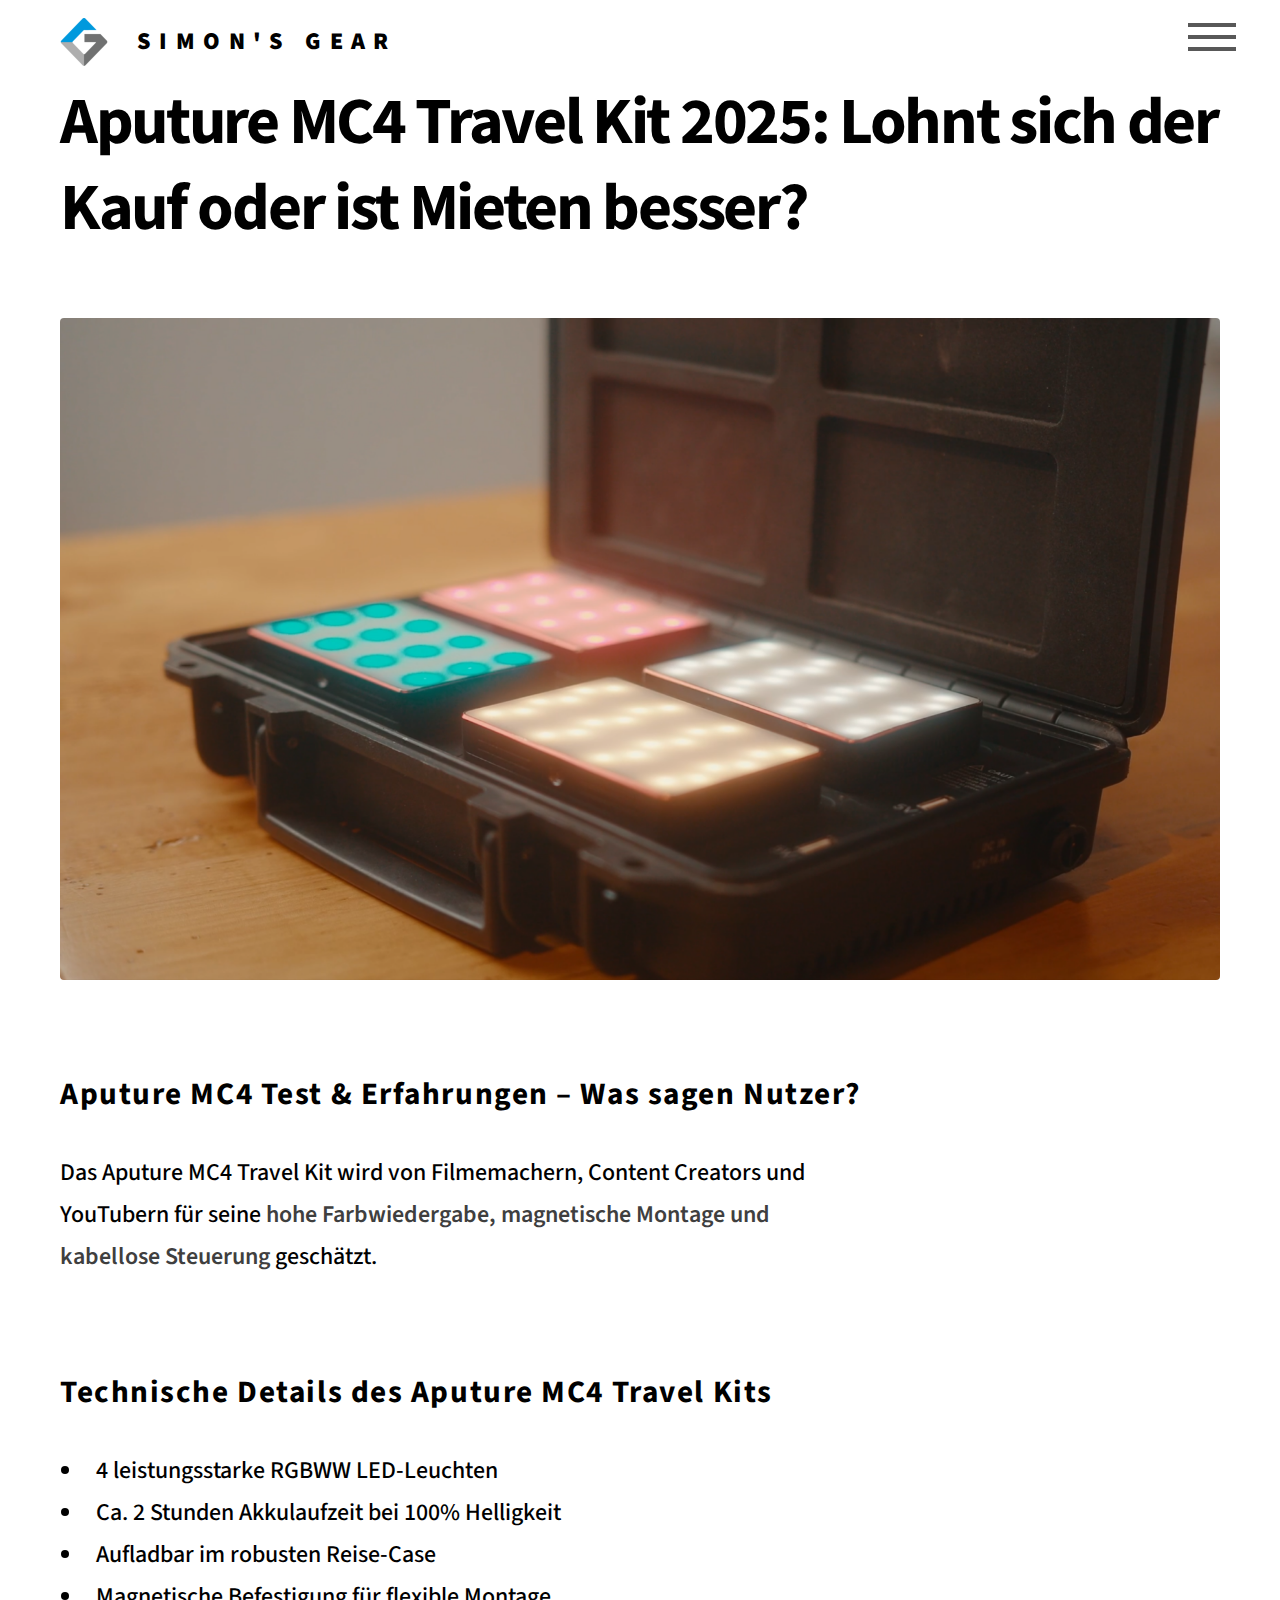
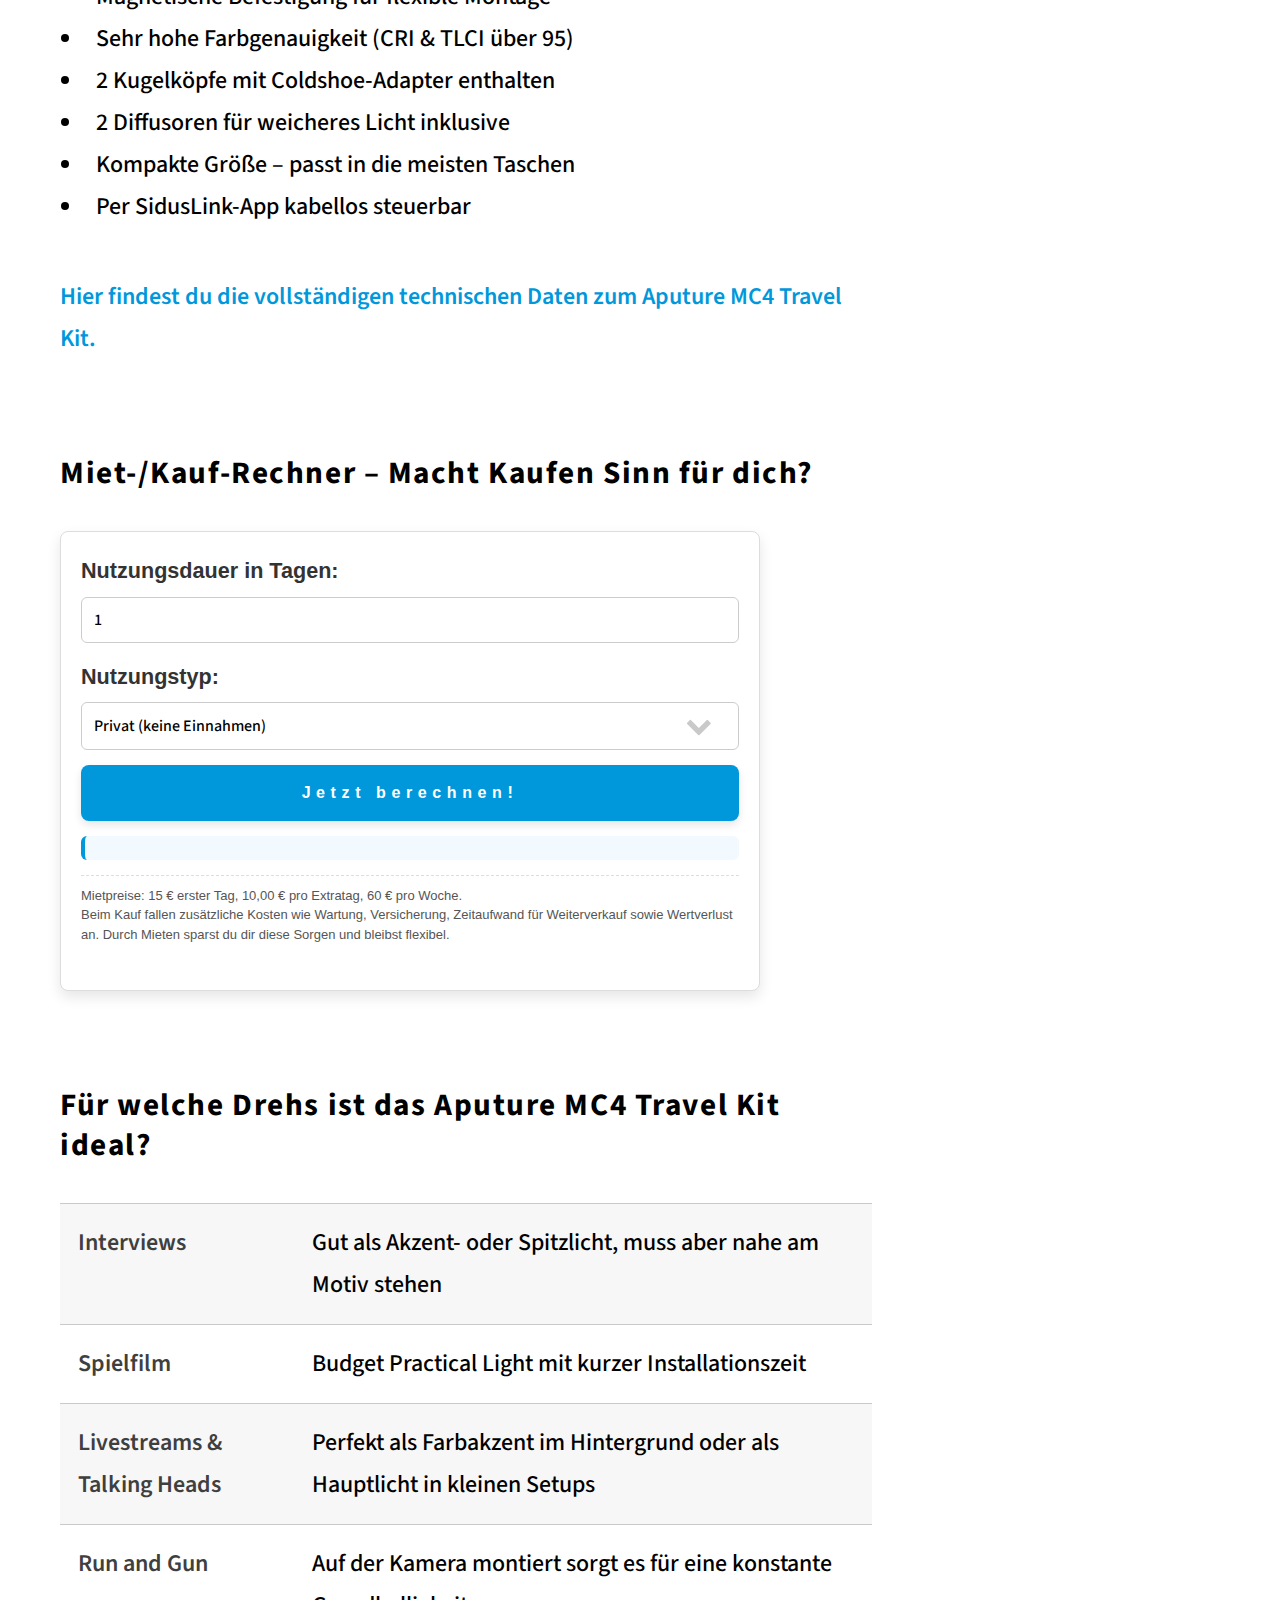
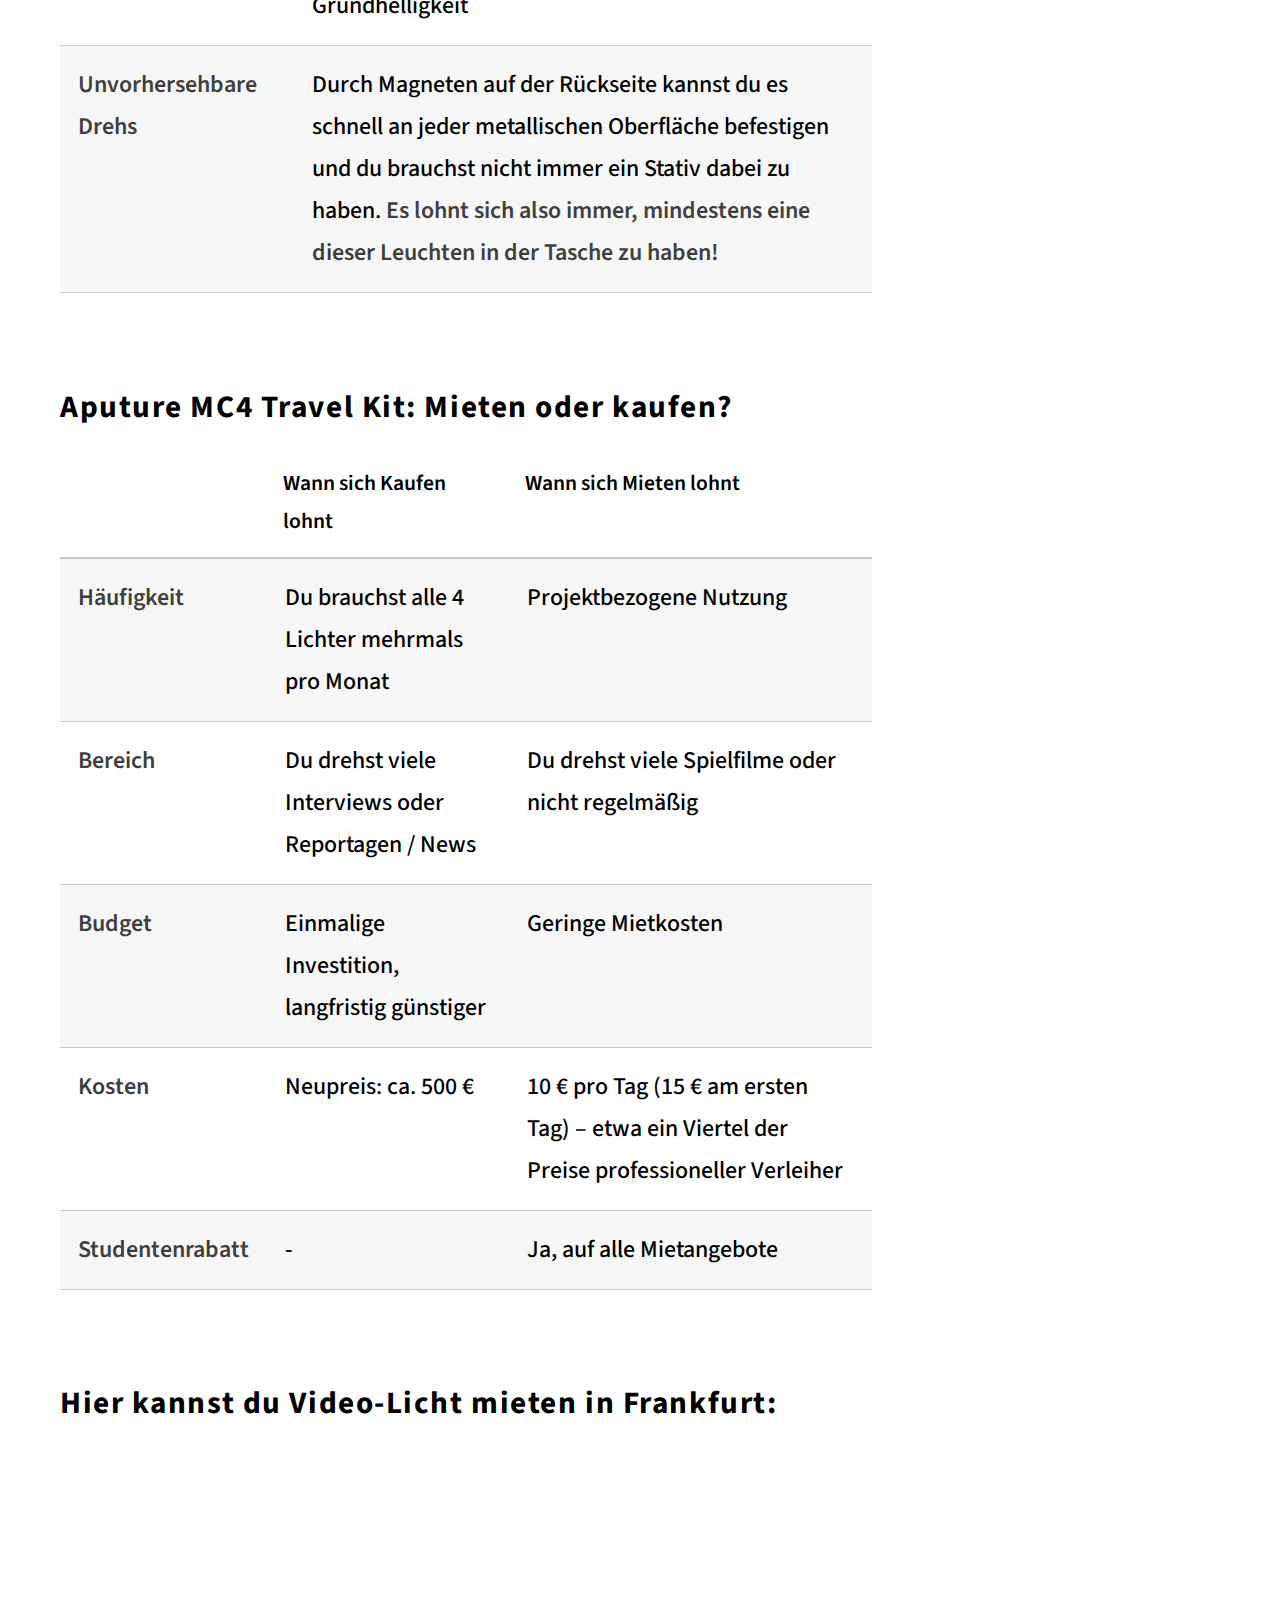
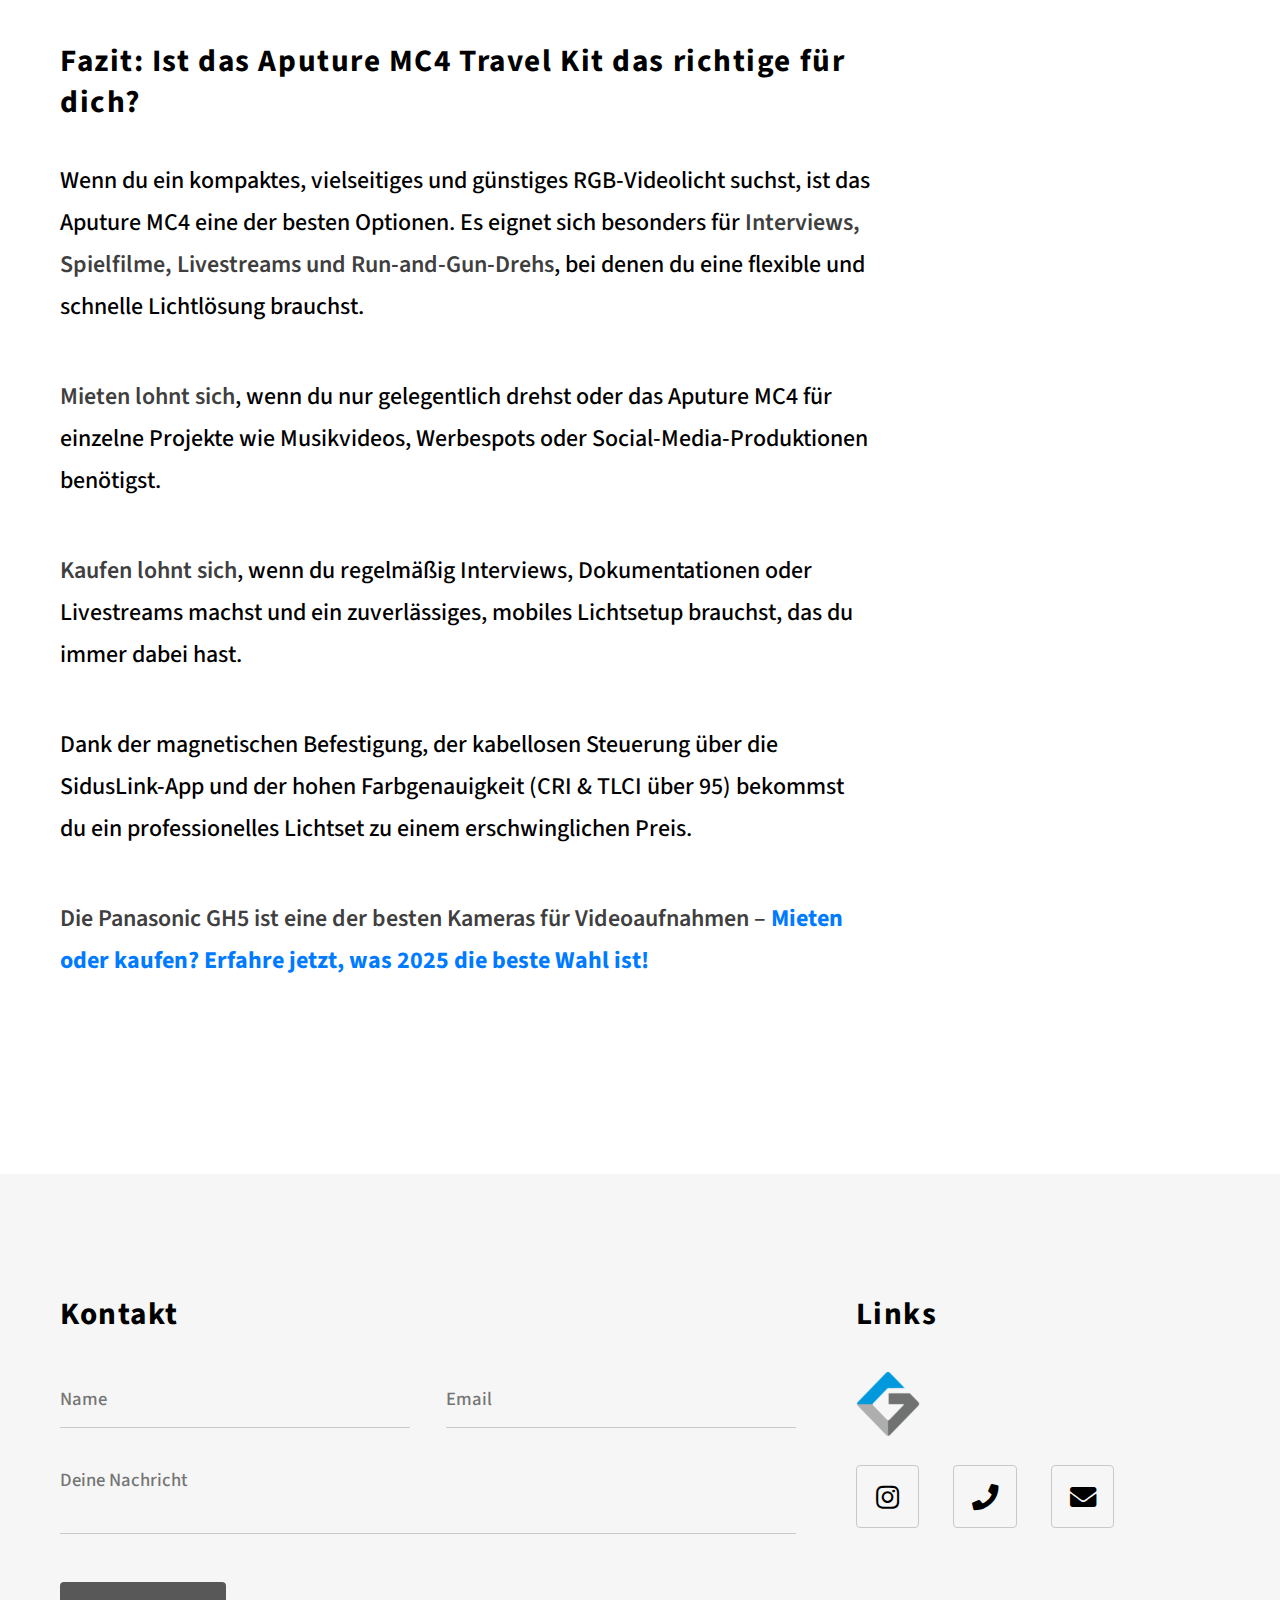
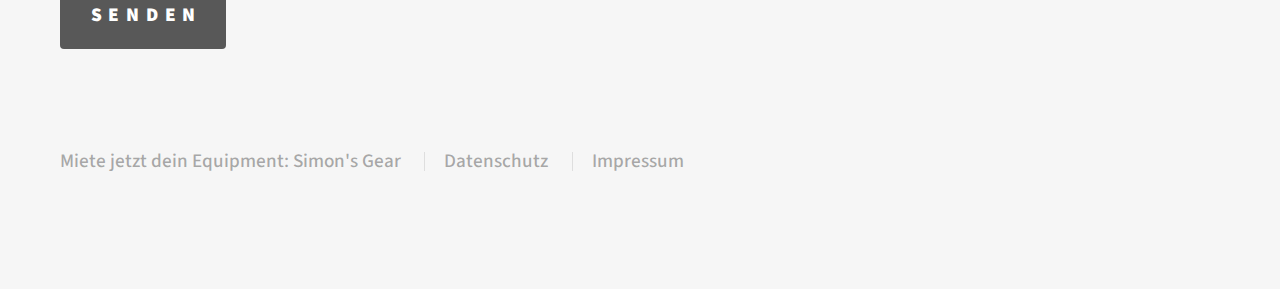
==== commit 919f3dcc: "Add files via upload" ====
--- a/html5up-phantom/aputure-mc.html
+++ b/html5up-phantom/aputure-mc.html
@@ -1,12 +1,40 @@
 <!DOCTYPE HTML>
 <html lang="de">
 <head>
-  <title>Aputure MC4 Travel Kit 2025: Lohnt sich der Kauf oder ist Mieten besser?</title>
   <meta charset="utf-8" />
-  <meta name="viewport" content="width=device-width, initial-scale=1, user-scalable=no" />
-  <meta name="robots" content="max-image-preview:large">
-  <meta name="description" content="Finde heraus, ob sich der Kauf des Aputure MC4 Travel Kits 2025 lohnt oder ob Mieten die bessere Wahl für dein Projekt ist. Alle Vor- und Nachteile im Überblick!">
-  
+  <meta name="viewport" content="width=device-width, initial-scale=1, user-scalable=yes" />
+  
+  <title>Aputure MC4 Travel Kit 2025: Lohnt sich der Kauf oder ist Mieten besser?</title>  
+  
+  <!-- Meta Tags for SEO -->
+  <meta name="description" content="Finde heraus, ob sich der Kauf des Aputure MC4 Travel Kits 2025 lohnt oder ob Mieten die bessere Wahl für dein Projekt ist. Alle Vor- und Nachteile im Überblick!" />
+  <meta name="robots" content="max-image-preview:large, index, follow" />
+  <meta name="keywords" content="Aputure MC4, Travel Kit, kaufen, mieten, 2025, Ausrüstung, Filmproduktion, Lichtkit, Aputure Bewertung" />
+  <meta name="author" content="Simon Raaf"
+  
+  <!-- Open Graph Meta Tags -->
+  <meta property="og:title" content="Aputure MC4 Travel Kit 2025: Lohnt sich der Kauf oder ist Mieten besser?" />
+  <meta property="og:description" content="Finde heraus, ob sich der Kauf des Aputure MC4 Travel Kits 2025 lohnt oder ob Mieten die bessere Wahl für dein Projekt ist. Alle Vor- und Nachteile im Überblick!" />
+  <meta property="og:image" content="https://simonsgear.de/images/mc.png" />
+  <meta property="og:type" content="article" />
+  <meta property="og:url" content="https://simonsgear.de/aputure-mc" />
+  
+  <!-- Twitter Meta Tags -->
+  <meta name="twitter:title" content="Aputure MC4 Travel Kit 2025: Lohnt sich der Kauf oder ist Mieten besser?" />
+  <meta name="twitter:description" content="Finde heraus, ob sich der Kauf des Aputure MC4 Travel Kits 2025 lohnt oder ob Mieten die bessere Wahl für dein Projekt ist. Alle Vor- und Nachteile im Überblick!" />
+  <meta name="twitter:image" content="https://simonsgear.de/images/mc.png" />
+  <meta name="twitter:card" content="summary_large_image" />
+
+  <!-- Favicon -->
+  <link rel="icon" href="favicon.ico" type="image/x-icon" />
+
+  <!-- Canonical Link -->
+  <link rel="canonical" href="https://simonsgear.de/aputure-mc" />
+
+  <!-- Additional Meta Tags for Technical SEO -->
+  <meta http-equiv="X-UA-Compatible" content="IE=edge">
+  <meta name="theme-color" content="#007bff" />
+
 
   <!-- Google Tag Manager -->
   <script>(function(w,d,s,l,i){w[l]=w[l]||[];w[l].push({'gtm.start':
@@ -122,7 +150,7 @@
       <div class="inner">
         <a href="index.html" class="logo">
           <span class="symbol">
-            <img src="images/gearbooker.jpg"
+            <img src="images/gearbooker.png"
                  alt="Logo von Simon's Gear – Kameraequipment mieten" />
           </span>
           <span class="title">Simon's Gear</span>
@@ -146,7 +174,7 @@
 
     <div id="main">
       <div class="inner">
-        <h1>Aputure MC4 Travel Kit 2025: Lohnt sich der Kauf oder ist Mieten besser?</h1>
+        <h1 style="padding-top: 30px">Aputure MC4 Travel Kit 2025: Lohnt sich der Kauf oder ist Mieten besser?</h1>
         <span class="image main">
           <img src="images/mc.png"
                alt="Aputure MC4 Travel Kit mit Lade-Case"
@@ -154,175 +182,178 @@
                loading="lazy" width="800" height="450" />
         </span>
 
-        <h2>Aputure MC4 Test & Erfahrungen – Was sagen Nutzer?</h2>
-        <p>
-          Das Aputure MC4 Travel Kit wird von Filmemachern, Content Creators und YouTubern für
-          seine <strong>hohe Farbwiedergabe, magnetische Montage und kabellose Steuerung</strong> geschätzt.
-        </p>
-
-        <h2>Technische Details des Aputure MC4 Travel Kits</h2>
-        <ul>
-          <li>4 leistungsstarke RGBWW LED-Leuchten</li>
-          <li>Ca. 2 Stunden Akkulaufzeit bei 100% Helligkeit</li>
-          <li>Aufladbar im robusten Reise-Case</li>
-          <li>Magnetische Befestigung für flexible Montage</li>
-          <li>Sehr hohe Farbgenauigkeit (CRI & TLCI über 95)</li>
-          <li>2 Kugelköpfe mit Coldshoe-Adapter enthalten</li>
-          <li>2 Diffusoren für weicheres Licht inklusive</li>
-          <li>Kompakte Größe – passt in die meisten Taschen</li>
-          <li>Per SidusLink-App kabellos steuerbar</li>
-        </ul>
-        <p><strong>
-          <a href="https://aputure.com/products/mc-4-light-travel-kit?Title=Default+Title"
-             target="_blank" rel="noopener noreferrer">
-            Hier findest du die vollständigen technischen Daten zum Aputure MC4 Travel Kit.
-          </a>
-        </strong></p>
-
-        <h2>Miet-/Kauf-Rechner – Macht Kaufen Sinn für dich?</h2>
-        <div class="kostenrechner">
-          <label for="tage">Nutzungsdauer in Tagen:</label>
-          <input type="number" id="tage" min="1" value="1">
-
-          <label for="nutzung">Nutzungstyp:</label>
-          <select id="nutzung">
-            <option value="privat">Privat (keine Einnahmen)</option>
-            <option value="gewerblich">Gewerblich (mit Einnahmen)</option>
-          </select>
-
-          <div id="einnahmen-feld" style="display:none;">
-            <label for="einnahmen-tag">Geschätzte Einnahmen pro Tag (€):</label>
-            <input type="number" id="einnahmen-tag" min="0" value="50">
-          </div>
-
-          <button type="button" id="berechnen-btn">Jetzt berechnen!</button>
-          <div id="ergebnis"></div>
-
-          <p class="hinweis"
-             data-erster-tag="15"
-             data-extra-tag="10"
-             data-wochen-preis="60"
-             data-kauf-preis="500">
-            <small>
-              Mietpreise: 15 € erster Tag, 10,00 € pro Extratag, 60 € pro Woche.<br>
-              Beim Kauf fallen zusätzliche Kosten wie Wartung, Versicherung, Zeitaufwand für Weiterverkauf
-              sowie Wertverlust an.
-              Durch Mieten sparst du dir diese Sorgen und bleibst flexibel.
-            </small>
-          </p>
-        </div>
-        <script src="assets/js/kostenrechner.js"></script>
-
-        <h2>Für welche Drehs ist das Aputure MC4 Travel Kit ideal?</h2>
-        <table>
-          <tbody>
-            <tr>
-              <td><strong>Interviews</strong></td>
-              <td>Gut als Akzent- oder Spitzlicht, muss aber nahe am Motiv stehen</td>
-            </tr>
-            <tr>
-              <td><strong>Spielfilm</strong></td>
-              <td>Budget Practical Light mit kurzer Installationszeit</td>
-            </tr>
-            <tr>
-              <td><strong>Livestreams & Talking Heads</strong></td>
-              <td>Perfekt als Farbakzent im Hintergrund oder als Hauptlicht in kleinen Setups</td>
-            </tr>
-            <tr>
-              <td><strong>Run and Gun</strong></td>
-              <td>Auf der Kamera montiert sorgt es für eine konstante Grundhelligkeit</td>
-            </tr>
-            <tr>
-              <td><strong>Unvorhersehbare Drehs</strong></td>
-              <td>
-                Durch Magneten auf der Rückseite kannst du es schnell an jeder metallischen Oberfläche befestigen  
-                und du brauchst nicht immer ein Stativ dabei zu haben.
-                <strong>Es lohnt sich also immer, mindestens eine dieser Leuchten in der Tasche zu haben!</strong>
-              </td>
-            </tr>
-          </tbody>
-        </table>
-
-        <h2>Aputure MC4 Travel Kit: Mieten oder kaufen?</h2>
-        <table>
-          <thead>
-            <tr>
-              <th></th>
-              <th>Wann sich Kaufen lohnt</th>
-              <th>Wann sich Mieten lohnt</th>
-            </tr>
-          </thead>
-          <tbody>
-            <tr>
-              <td><strong>Nutzungshäufigkeit</strong></td>
-              <td>Du brauchst alle 4 Lichter mehrmals pro Monat</td>
-              <td>Projektbezogene Nutzung</td>
-            </tr>
-            <tr>
-              <td><strong>Einsatzbereich</strong></td>
-              <td>Du drehst viele Interviews oder Reportagen / News</td>
-              <td>Du drehst viele Spielfilme oder nicht regelmäßig</td>
-            </tr>
-            <tr>
-              <td><strong>Budget</strong></td>
-              <td>Einmalige Investition, langfristig günstiger</td>
-              <td>Geringe Mietkosten</td>
-            </tr>
-            <tr>
-              <td><strong>Kosten</strong></td>
-              <td>Neupreis: ca. 500 €</td>
-              <td>10 € pro Tag (15 € am ersten Tag) – etwa ein Viertel der Preise professioneller Verleiher</td>
-            </tr>
-            <tr>
-              <td><strong>Studentenrabatt</strong></td>
-              <td>-</td>
-              <td>Ja, auf alle Mietangebote</td>
-            </tr>
-          </tbody>
-        </table>
-
-        <h2>Hier kannst du Video-Licht mieten in Frankfurt:</h2>
-        <iframe src="https://www.gearbooker.com/profile/embed/ee8ba9e7-411e-4537-8c44-8e70e89cafdd"
-                style="border:none;overflow:hidden"
-                allowTransparency="true"
-                frameBorder="0"
-                scrolling="no"
-                width="100%"
-                height="42">
-        </iframe>
-
-        <h2>Fazit: Ist das Aputure MC4 Travel Kit das richtige für dich?</h2>
-
-        <p>
-          Wenn du ein kompaktes, vielseitiges und günstiges RGB-Videolicht suchst, ist das Aputure MC4 eine der besten Optionen.  
-          Es eignet sich besonders für <strong>Interviews, Spielfilme, Livestreams und Run-and-Gun-Drehs</strong>,  
-          bei denen du eine flexible und schnelle Lichtlösung brauchst.
-        </p>
+<div class="article"><h2>Aputure MC4 Test & Erfahrungen – Was sagen Nutzer?</h2>
+  <p>
+    Das Aputure MC4 Travel Kit wird von Filmemachern, Content Creators und YouTubern für
+    seine <strong>hohe Farbwiedergabe, magnetische Montage und kabellose Steuerung</strong> geschätzt.
+  </p>
+
+  <h2>Technische Details des Aputure MC4 Travel Kits</h2>
+  <ul>
+    <li>4 leistungsstarke RGBWW LED-Leuchten</li>
+    <li>Ca. 2 Stunden Akkulaufzeit bei 100% Helligkeit</li>
+    <li>Aufladbar im robusten Reise-Case</li>
+    <li>Magnetische Befestigung für flexible Montage</li>
+    <li>Sehr hohe Farbgenauigkeit (CRI & TLCI über 95)</li>
+    <li>2 Kugelköpfe mit Coldshoe-Adapter enthalten</li>
+    <li>2 Diffusoren für weicheres Licht inklusive</li>
+    <li>Kompakte Größe – passt in die meisten Taschen</li>
+    <li>Per SidusLink-App kabellos steuerbar</li>
+  </ul>
+  <p><strong>
+    <a href="https://aputure.com/products/mc-4-light-travel-kit?Title=Default+Title"
+       target="_blank" rel="noopener noreferrer">
+      Hier findest du die vollständigen technischen Daten zum Aputure MC4 Travel Kit.
+    </a>
+  </strong></p>
+
+  <h2>Miet-/Kauf-Rechner – Macht Kaufen Sinn für dich?</h2>
+  <div class="kostenrechner">
+    <label for="tage">Nutzungsdauer in Tagen:</label>
+    <input type="number" id="tage" min="1" value="1">
+
+    <label for="nutzung">Nutzungstyp:</label>
+    <select id="nutzung">
+      <option value="privat">Privat (keine Einnahmen)</option>
+      <option value="gewerblich">Gewerblich (mit Einnahmen)</option>
+    </select>
+
+    <div id="einnahmen-feld" style="display:none;">
+      <label for="einnahmen-tag">Geschätzte Einnahmen pro Tag (€):</label>
+      <input type="number" id="einnahmen-tag" min="0" value="50">
+    </div>
+
+    <button type="button" id="berechnen-btn">Jetzt berechnen!</button>
+    <div id="ergebnis"></div>
+
+    <p class="hinweis"
+       data-erster-tag="15"
+       data-extra-tag="10"
+       data-wochen-preis="60"
+       data-kauf-preis="500">
+      <small>
+        Mietpreise: 15 € erster Tag, 10,00 € pro Extratag, 60 € pro Woche.<br>
+        Beim Kauf fallen zusätzliche Kosten wie Wartung, Versicherung, Zeitaufwand für Weiterverkauf
+        sowie Wertverlust an.
+        Durch Mieten sparst du dir diese Sorgen und bleibst flexibel.
+      </small>
+    </p>
+  </div>
+  <script src="assets/js/kostenrechner.js"></script>
+
+  <h2>Für welche Drehs ist das Aputure MC4 Travel Kit ideal?</h2>
+  <table>
+    <tbody>
+      <tr>
+        <td><strong>Interviews</strong></td>
+        <td>Gut als Akzent- oder Spitzlicht, muss aber nahe am Motiv stehen</td>
+      </tr>
+      <tr>
+        <td><strong>Spielfilm</strong></td>
+        <td>Budget Practical Light mit kurzer Installationszeit</td>
+      </tr>
+      <tr>
+        <td><strong>Livestreams & Talking Heads</strong></td>
+        <td>Perfekt als Farbakzent im Hintergrund oder als Hauptlicht in kleinen Setups</td>
+      </tr>
+      <tr>
+        <td><strong>Run and Gun</strong></td>
+        <td>Auf der Kamera montiert sorgt es für eine konstante Grundhelligkeit</td>
+      </tr>
+      <tr>
+        <td><strong>Unvorhersehbare Drehs</strong></td>
+        <td>
+          Durch Magneten auf der Rückseite kannst du es schnell an jeder metallischen Oberfläche befestigen  
+          und du brauchst nicht immer ein Stativ dabei zu haben.
+          <strong>Es lohnt sich also immer, mindestens eine dieser Leuchten in der Tasche zu haben!</strong>
+        </td>
+      </tr>
+    </tbody>
+  </table>
+
+  <h2>Aputure MC4 Travel Kit: Mieten oder kaufen?</h2>
+  <table>
+    <thead>
+      <tr>
+        <th></th>
+        <th>Wann sich Kaufen lohnt</th>
+        <th>Wann sich Mieten lohnt</th>
+      </tr>
+    </thead>
+    <tbody>
+      <tr>
+        <td><strong>Häufigkeit</strong></td>
+        <td>Du brauchst alle 4 Lichter mehrmals pro Monat</td>
+        <td>Projektbezogene Nutzung</td>
+      </tr>
+      <tr>
+        <td><strong>Bereich</strong></td>
+        <td>Du drehst viele Interviews oder Reportagen / News</td>
+        <td>Du drehst viele Spielfilme oder nicht regelmäßig</td>
+      </tr>
+      <tr>
+        <td><strong>Budget</strong></td>
+        <td>Einmalige Investition, langfristig günstiger</td>
+        <td>Geringe Mietkosten</td>
+      </tr>
+      <tr>
+        <td><strong>Kosten</strong></td>
+        <td>Neupreis: ca. 500 €</td>
+        <td>10 € pro Tag (15 € am ersten Tag) – etwa ein Viertel der Preise professioneller Verleiher</td>
+      </tr>
+      <tr>
+        <td><strong>Studentenrabatt</strong></td>
+        <td>-</td>
+        <td>Ja, auf alle Mietangebote</td>
+      </tr>
+    </tbody>
+  </table>
+
+  <h2>Hier kannst du Video-Licht mieten in Frankfurt:</h2>
+  <iframe src="https://www.gearbooker.com/profile/embed/ee8ba9e7-411e-4537-8c44-8e70e89cafdd"
+          style="border:none;overflow:hidden"
+          allowTransparency="true"
+          frameBorder="0"
+          scrolling="no"
+          width="100%"
+          height="42">
+  </iframe>
+
+  <h2>Fazit: Ist das Aputure MC4 Travel Kit das richtige für dich?</h2>
+
+  <p>
+    Wenn du ein kompaktes, vielseitiges und günstiges RGB-Videolicht suchst, ist das Aputure MC4 eine der besten Optionen.  
+    Es eignet sich besonders für <strong>Interviews, Spielfilme, Livestreams und Run-and-Gun-Drehs</strong>,  
+    bei denen du eine flexible und schnelle Lichtlösung brauchst.
+  </p>
+  
+  <p>
+    <strong>Mieten lohnt sich</strong>, wenn du nur gelegentlich drehst oder das Aputure MC4 für einzelne Projekte wie  
+    Musikvideos, Werbespots oder Social-Media-Produktionen benötigst.  
+  </p>
+  
+  <p>
+    <strong>Kaufen lohnt sich</strong>, wenn du regelmäßig Interviews, Dokumentationen oder Livestreams machst  
+    und ein zuverlässiges, mobiles Lichtsetup brauchst, das du immer dabei hast.
+  </p>
+  
+  <p>
+    Dank der magnetischen Befestigung, der kabellosen Steuerung über die SidusLink-App und der  
+    hohen Farbgenauigkeit (CRI & TLCI über 95) bekommst du ein professionelles Lichtset zu einem erschwinglichen Preis.
+  </p>
+  
+  <p>
+    <strong>Die Panasonic GH5 ist eine der besten Kameras für Videoaufnahmen –</strong>  
+    <a href="gh5.html" style="font-weight: bold; text-decoration: none; color: #007bff;">
+      Mieten oder kaufen? Erfahre jetzt, was 2025 die beste Wahl ist!
+    </a>
+  </p>
+  
+</div>
+</div></div>
+
         
-        <p>
-          <strong>Mieten lohnt sich</strong>, wenn du nur gelegentlich drehst oder das Aputure MC4 für einzelne Projekte wie  
-          Musikvideos, Werbespots oder Social-Media-Produktionen benötigst.  
-        </p>
-        
-        <p>
-          <strong>Kaufen lohnt sich</strong>, wenn du regelmäßig Interviews, Dokumentationen oder Livestreams machst  
-          und ein zuverlässiges, mobiles Lichtsetup brauchst, das du immer dabei hast.
-        </p>
-        
-        <p>
-          Dank der magnetischen Befestigung, der kabellosen Steuerung über die SidusLink-App und der  
-          hohen Farbgenauigkeit (CRI & TLCI über 95) bekommst du ein professionelles Lichtset zu einem erschwinglichen Preis.
-        </p>
-        
-        <p>
-          <strong>Die Panasonic GH5 ist eine der besten Kameras für Videoaufnahmen –</strong>  
-          <a href="gh5.html" style="font-weight: bold; text-decoration: none; color: #007bff;">
-            Mieten oder kaufen? Erfahre jetzt, was 2025 die beste Wahl ist!
-          </a>
-        </p>
-        
-      </div>
-    </div>
+
 
     <!-- Footer -->
     <footer id="footer">
--- a/html5up-phantom/assets/css/main.css
+++ b/html5up-phantom/assets/css/main.css
@@ -8,14 +8,53 @@
 */
 
 
+
+
+
+/* Standardmäßige max-width für den Artikel-Text */
+.article h1, 
+.article h2, 
+.article h3, 
+.article h4, 
+.article h5, 
+.article h6, 
+.article p, 
+.article b, 
+.article strong, 
+.article span, 
+.article li, 
+.article blockquote
+.article table {
+    max-width: 100%; /* Standard für kleine Bildschirme */
+}
+
+/* Begrenzung der Breite nur für große Bildschirme */
+@media (min-width: 1200px) {
+    .article {
+        max-width: 70%;
+
+    }
+}
+
+
+  
+
+
+
+
 /* Mehr Abstand VOR jeder Überschrift im Hauptteil: */
 
-#main h2,
+#main h2
+ {
+  margin-top: 3.0em; /* Anpassen nach Geschmack */
+}
+
+
 #main h3,
 #main h4,
 #main h5,
 #main h6 {
-  margin-top: 3.0em; /* Anpassen nach Geschmack */
+  margin-top: 2.0em; /* Anpassen nach Geschmack */
 }
 
 
@@ -37,6 +76,27 @@
 	font: inherit;
 	vertical-align: baseline;}
 
+
+
+
+
+
+
+/* Globale Schriftgröße bleibt */
+html, body {
+    font-size: 24px !important;
+    font-weight: 600;
+}
+
+
+
+	
+
+
+
+
+
+
 article, aside, details, figcaption, figure,
 footer, header, hgroup, menu, nav, section {
 	display: block;}
@@ -72,115 +132,7 @@
 
 
 
-/* GH5 Miet-Kauf Rechner Widget */
-.kostenrechner {
-	background-color: #ffffff;
-	border: 1px solid #ddd;
-	border-radius: 8px;
-	box-shadow: 0 6px 14px rgba(0, 0, 0, 0.1);
-	padding: 20px;
-	margin: 20px 0;
-	max-width: 700px;
-	font-family: 'Segoe UI', Tahoma, Geneva, Verdana, sans-serif;
-	box-sizing: border-box;
-}
-
-.kostenrechner label {
-	font-weight: 600;
-	display: block;
-	margin-bottom: 6px;
-	color: #333;
-}
-
-.kostenrechner input[type="number"],
-.kostenrechner select {
-	width: 100%;
-	padding: 8px 12px;
-	border-radius: 6px;
-	border: 1px solid #ccc;
-	box-sizing: border-box;
-	margin-bottom: 15px;
-	font-size: 16px;
-}
-
-.kostenrechner button {
-	background-color: #0098db;
-	color: #ffffff;
-	font-family: 'Segoe UI', Tahoma, Geneva, Verdana, sans-serif;
-	font-weight: 600;
-	border: none;
-	padding: 12px 20px;
-	cursor: pointer;
-	border-radius: 6px;
-	font-size: 16px;
-	transition: background-color 0.3s ease;
-	text-transform: none;
-	box-shadow: 0 3px 6px rgba(0,0,0,0.1);
-}
-
-.kostenrechner button:hover {
-	background-color: #007bb8;
-	box-shadow: 0 4px 8px rgba(0,0,0,0.15);
-}
-
-#ergebnis {
-	background-color: #f2f9ff;
-	border-radius: 6px;
-	padding: 12px;
-	border-left: 4px solid #0098db;
-	margin-top: 15px;
-	color: #333;
-}
-
-.hinweis {
-	font-size: 13px;
-	color: #555;
-	margin-top: 15px;
-	padding-top: 10px;
-	border-top: 1px dashed #ddd;
-	line-height: 1.5;
-}
-
-.miet-button {
-	display: inline-block;
-	background-color: #0098db;
-	color: #ffffff;
-	font-weight: 600;
-	text-align: center;
-	text-decoration: none;
-	padding: 8px 15px;
-	border-radius: 4px;
-	font-size: 14px;
-	transition: background-color 0.3s ease;
-	margin-top: 10px;
-}
-
-.miet-button:hover {
-	background-color: #007bb8;
-}
-
-#berechnen-btn {
-	background-color: #0098db;
-	color: #ffffff !important;
-	font-weight: bold;
-	font-size: 16px;
-	padding: 12px 20px;
-	border: none;
-	border-radius: 8px;
-	cursor: pointer;
-	box-shadow: 0 4px 8px rgba(0, 0, 0, 0.1);
-	width: 100%;
-	box-sizing: border-box;
-	display: flex;                /* Ermöglicht exakte Zentrierung */
-	justify-content: center;      /* Horizontale Zentrierung */
-	align-items: center;          /* Vertikale Zentrierung */
-	transition: background-color 0.3s ease;
-	font-family: 'Segoe UI', Tahoma, Geneva, Verdana, sans-serif;
-  }
-  
-  #berechnen-btn:hover {
-	background-color: #007bb8;
-  }
+
   
 
 
@@ -215,7 +167,7 @@
 
 @media (max-width: 480px) {
     table {
-        font-size: 0.7em; /* Kleinste Größe für Smartphones */
+        font-size: 0.8em; /* Kleinste Größe für Smartphones */
     }
 }
 
@@ -337,16 +289,16 @@
 /* Type */
 
 	body, input, select, textarea {
-		color: #292929;
+		color: #000000;
 		font-family: "Source Sans Pro", Helvetica, sans-serif;
 		font-size: 16pt;
-		font-weight: 300;
+		font-weight: 500;
 		line-height: 1.75;
 	}
 
 	strong,
 b {
-  color: #444; /* #444 ist heller als #2b2b2b */
+  color: #3f3f3f; /* #444 ist heller als #2b2b2b */
 }
 
 		@media screen and (max-width: 1680px) {
@@ -373,7 +325,7 @@
 		transition: border-bottom-color 0.2s ease, color 0.2s ease;
 		text-decoration: none;
 		color: #0098db;
-		border-bottom: dotted 1px rgba(88, 88, 88, 0.5);
+		border-bottom: transparent 1px rgba(88, 88, 88, 0.5);
 	}
 
 		a:hover {
@@ -382,7 +334,7 @@
 		}
 
 	strong, b {
-		font-weight: 900;
+		font-weight: 600;
 	}
 
 	em, i {
@@ -428,7 +380,10 @@
 			margin: 0 0 1.2em 0; /* Weniger Abstand nach unten */
 			text-transform: none; /* Keine erzwungene Großschreibung */
 			letter-spacing: 0.05em; /* Minimaler Abstand für Lesbarkeit */
-		}
+		  }
+		  
+
+		  
 		
 
 		h2 a, h3 a, h4 a, h5 a, h6 a {
@@ -440,7 +395,8 @@
 	}
 
 	h3 {
-		font-size: 1em;
+		font-size: 1.1em;
+		color: #202020 !important;
 	}
 
 	h4 {
@@ -466,11 +422,11 @@
 	@media screen and (max-width: 736px) {
 
 		h2 {
-			font-size: 1em;
+			font-size: 1.2em;
 		}
 
 		h3 {
-			font-size: 0.8em;
+			font-size: 1.1em;
 		}
 
 	}
@@ -2626,7 +2582,7 @@
 
 		table th {
 			font-size: 0.9em;
-			font-weight: 900;
+			font-weight: 600;
 			padding: 0 0.75em 0.75em 0.75em;
 			text-align: left;
 		}
@@ -2789,252 +2745,228 @@
 			opacity: 0.25;
 		}
 
+
+
 /* Tiles */
-
+.tiles {
+	display: flex;
+	flex-wrap: wrap;
+	gap: 20px; /* Größerer Abstand zwischen den Tiles für bessere Lesbarkeit */
+	justify-content: flex-start;
+
+  }
+  
+  .tiles article {
+	flex: 1 1 calc(25% - 20px); /* Flexibles Layout mit 4 Spalten auf größeren Bildschirmen */
+	max-width: calc(25% - 20px); /* Maximale Breite der Artikel */
+	background: #fff;
+	border-radius: 8px;
+	box-shadow: 0px 4px 12px rgba(0, 0, 0, 0.1); /* Etwas stärkere Box-Schatten für mehr Tiefe */
+	padding: 20px; /* Mehr Padding für größere Artikel */
+	transition: transform 0.3s ease, box-shadow 0.3s ease; /* Langsamere Übergänge für sanftere Effekte */
+  }
+  
+  .tiles article:hover {
+	transform: translateY(-8px); /* Etwas stärkere Verschiebung bei Hover */
+	box-shadow: 0px 6px 16px rgba(0, 0, 0, 0.2); /* Kräftigerer Schatten für Hover-Effekt */
+  }
+  
+/* Bild oben */
+.tiles article .image {
+	display: block;
+	width: 100%;
+	border-radius: 8px;
+	overflow: hidden;
+	margin-bottom: 15px !important; /* Etwas größerer Abstand zwischen Bild und Überschrift */
+  }
+  
+  
+  .tiles article .image img {
+	display: block;
+	width: 100%;
+	height: auto;
+	object-fit: cover; /* Verhindert Verzerrung der Bilder */
+  }
+  
+  /* Text unter dem Bild */
+  .tiles article .text-content {
+	text-align: left;
+	
+  }
+  
+  .tiles article a {
+	text-decoration: none;
+	color: #333;
+  }
+  
+/* Korrektur: Tiles sollen eigene Schriftgröße haben */
+.tiles {
+    font-size: 16px !important; /* Kleinere Schrift nur in Tiles */
+    font-weight: 400 !important; /* Normale Schriftstärke für allgemeinen Text */
+}
+
+/* Tiles-Überschriften (sollen fett bleiben) */
+.tiles article a h2 {
+    font-size: clamp(0.7rem, 2vw, 1.0rem) !important; /* Flexible Größe */
+    font-weight: 700 !important; /* Überschrift bleibt fett */
+}
+
+/* Tiles-Text (soll kleiner und weniger fett sein) */
+.tiles article p {
+    font-size: clamp(0.6rem, 1.5vw, 0.8rem) !important; /* Kleinere Schrift */
+    font-weight: 400 !important; /* Normaler Font-Weight */
+}
+
+
+
+/* Schriftgröße für Artikelüberschrift */
+.tiles article a h2 {
+	font-size: clamp(0.8rem, 2.5vw, 1.3rem); /* Kleinere Schriftgröße mit Maximal- und Minimalwert */
+	font-weight: bold;
+	margin: 0 0 5px !important; /* Weniger Abstand nach unten und Verwendung von !important */
+}
+
+  
+  /* Schriftgröße für den Text */
+  .tiles article p {
+	font-size: clamp(1rem, 1.5vw, 1.8rem); /* Flexiblere Schriftgröße für den Text */
+	color: #666;
+	margin: 0;
+	line-height: 1.5; /* Mehr Zeilenhöhe für bessere Lesbarkeit */
+  }
+  
+  /* Media Query für größere Bildschirme (max. 1200px) */
+  @media (max-width: 1200px) {
+	.tiles article {
+	  flex-basis: calc(33.333% - 20px); /* Drei Spalten auf mittleren Bildschirmen */
+	  max-width: calc(33.333% - 20px);
+	}
+	.tiles article a h2 {
+	  font-size: clamp(1.2rem, 2.5vw, 1.4rem); /* Größere Schriftgrößen auf kleineren Bildschirmen */
+	}
+	.tiles article p {
+	  font-size: 1.4rem; /* Größere Textgröße */
+	}
+  }
+  
+/* Mobile Version - Tiles kleiner + Bilder skalieren */
+@media (max-width: 768px) {
 	.tiles {
-		display: -moz-flex;
-		display: -webkit-flex;
-		display: -ms-flex;
-		display: flex;
-		-moz-flex-wrap: wrap;
-		-webkit-flex-wrap: wrap;
-		-ms-flex-wrap: wrap;
-		flex-wrap: wrap;
-		postiion: relative;
-		margin: -2.5em 0 0 -2.5em;
-	}
-
-		.tiles article {
-			-moz-transition: -moz-transform 0.5s ease, opacity 0.5s ease;
-			-webkit-transition: -webkit-transform 0.5s ease, opacity 0.5s ease;
-			-ms-transition: -ms-transform 0.5s ease, opacity 0.5s ease;
-			transition: transform 0.5s ease, opacity 0.5s ease;
-			position: relative;
-			width: calc(33.33333% - 2.5em);
-			margin: 2.5em 0 0 2.5em;
-		}
-
-			.tiles article > .image {
-				-moz-transition: -moz-transform 0.5s ease;
-				-webkit-transition: -webkit-transform 0.5s ease;
-				-ms-transition: -ms-transform 0.5s ease;
-				transition: transform 0.5s ease;
-				position: relative;
-				display: block;
-				width: 100%;
-				border-radius: 4px;
-				overflow: hidden;
-			}
-
-				.tiles article > .image img {
-					display: block;
-					width: 100%;
-				}
-
-				.tiles article > .image:before {
-					pointer-events: none;
-					-moz-transition: background-color 0.5s ease, opacity 0.5s ease;
-					-webkit-transition: background-color 0.5s ease, opacity 0.5s ease;
-					-ms-transition: background-color 0.5s ease, opacity 0.5s ease;
-					transition: background-color 0.5s ease, opacity 0.5s ease;
-					content: '';
-					display: block;
-					position: absolute;
-					top: 0;
-					left: 0;
-					width: 100%;
-					height: 100%;
-					opacity: 1.0;
-					z-index: 1;
-					opacity: 0.8;
-				}
-
-				.tiles article > .image:after {
-					pointer-events: none;
-					-moz-transition: opacity 0.5s ease;
-					-webkit-transition: opacity 0.5s ease;
-					-ms-transition: opacity 0.5s ease;
-					transition: opacity 0.5s ease;
-					content: '';
-					display: block;
-					position: absolute;
-					top: 0;
-					left: 0;
-					width: 100%;
-					height: 100%;
-					background-image: url("data:image/svg+xml;charset=utf8,%3Csvg xmlns='http://www.w3.org/2000/svg' width='100' height='100' viewBox='0 0 100 100' preserveAspectRatio='none'%3E%3Cstyle%3Eline %7B stroke-width: 0.25px%3B stroke: %23ffffff%3B %7D%3C/style%3E%3Cline x1='0' y1='0' x2='100' y2='100' /%3E%3Cline x1='100' y1='0' x2='0' y2='100' /%3E%3C/svg%3E");
-					background-position: center;
-					background-repeat: no-repeat;
-					background-size: 100% 100%;
-					opacity: 0.25;
-					z-index: 2;
-				}
-
-			.tiles article > a {
-				display: -moz-flex;
-				display: -webkit-flex;
-				display: -ms-flex;
-				display: flex;
-				-moz-flex-direction: column;
-				-webkit-flex-direction: column;
-				-ms-flex-direction: column;
-				flex-direction: column;
-				-moz-align-items: center;
-				-webkit-align-items: center;
-				-ms-align-items: center;
-				align-items: center;
-				-moz-justify-content: center;
-				-webkit-justify-content: center;
-				-ms-justify-content: center;
-				justify-content: center;
-				-moz-transition: background-color 0.5s ease, -moz-transform 0.5s ease;
-				-webkit-transition: background-color 0.5s ease, -webkit-transform 0.5s ease;
-				-ms-transition: background-color 0.5s ease, -ms-transform 0.5s ease;
-				transition: background-color 0.5s ease, transform 0.5s ease;
-				position: absolute;
-				top: 0;
-				left: 0;
-				width: 100%;
-				height: 100%;
-				padding: 1em;
-				border-radius: 4px;
-				border-bottom: 0;
-				color: #ffffff;
-				text-align: center;
-				text-decoration: none;
-				z-index: 3;
-			}
-
-				.tiles article > a > :last-child {
-					margin: 0;
-				}
-
-				.tiles article > a:hover {
-					color: #ffffff !important;
-				}
-
-				.tiles article > a h2 {
-					margin: 0;
-				}
-
-				.tiles article > a .content {
-					-moz-transition: max-height 0.5s ease, opacity 0.5s ease;
-					-webkit-transition: max-height 0.5s ease, opacity 0.5s ease;
-					-ms-transition: max-height 0.5s ease, opacity 0.5s ease;
-					transition: max-height 0.5s ease, opacity 0.5s ease;
-					width: 100%;
-					max-height: 0;
-					line-height: 1.5;
-					margin-top: 0.35em;
-					opacity: 0;
-				}
-
-					.tiles article > a .content > :last-child {
-						margin-bottom: 0;
-					}
-
-
-			body:not(.is-touch) .tiles article:hover > .image {
-				-moz-transform: scale(1.1);
-				-webkit-transform: scale(1.1);
-				-ms-transform: scale(1.1);
-				transform: scale(1.1);
-			}
-
-				body:not(.is-touch) .tiles article:hover > .image:before {
-					background-color: #1a1a1a;
-					opacity: 0.63;
-				}
-
-				body:not(.is-touch) .tiles article:hover > .image:after {
-					opacity: 0;
-				}
-
-			body:not(.is-touch) .tiles article:hover .content {
-				max-height: 15em;
-				opacity: 1;
-			}
-
-		* + .tiles {
-			margin-top: 2em;
-		}
-
-		body.is-preload .tiles article {
-			-moz-transform: scale(0.9);
-			-webkit-transform: scale(0.9);
-			-ms-transform: scale(0.9);
-			transform: scale(0.9);
-			opacity: 0;
-		}
-
-		body.is-touch .tiles article .content {
-			max-height: 15em;
-			opacity: 1;
-		}
-
-		@media screen and (max-width: 1280px) {
-
-			.tiles {
-				margin: -1.25em 0 0 -1.25em;
-			}
-
-				.tiles article {
-					width: calc(33.33333% - 1.25em);
-					margin: 1.25em 0 0 1.25em;
-				}
-
-		}
-
-		@media screen and (max-width: 980px) {
-
-			.tiles {
-				margin: -2.5em 0 0 -2.5em;
-			}
-
-				.tiles article {
-					width: calc(50% - 2.5em);
-					margin: 2.5em 0 0 2.5em;
-				}
-
-		}
-
-		@media screen and (max-width: 736px) {
-
-			.tiles {
-				margin: -1.25em 0 0 -1.25em;
-			}
-
-				.tiles article {
-					width: calc(50% - 1.25em);
-					margin: 1.25em 0 0 1.25em;
-				}
-
-					.tiles article:hover > .image {
-						-moz-transform: scale(1.0);
-						-webkit-transform: scale(1.0);
-						-ms-transform: scale(1.0);
-						transform: scale(1.0);
-					}
-
-		}
-
-		@media screen and (max-width: 480px) {
-
-			.tiles {
-				margin: 0;
-			}
-
-				.tiles article {
-					width: 100%;
-					margin: 1.25em 0 0 0;
-				}
-
-		}
+	  gap: 15px; /* Mehr Abstand zwischen den Tiles */
+	  padding-left: 10px; /* Abstand zum Rand */
+	  padding-right: 10px; /* Abstand zum Rand */
+	  justify-content: center; /* Tiles mittig ausrichten */
+	}
+  
+	.tiles article {
+	  flex: 1 1 calc(48% - 10px); /* Tiles kleiner machen */
+	  max-width: calc(48% - 10px); /* Maximale Breite auf 80% begrenzen */
+	  padding: 8px; /* Weniger Padding für kompakteres Design */
+	}
+
+	/* 🔹 Bilder richtig mit skalieren */
+	.tiles article .image {
+	  width: 100%; /* Stellt sicher, dass das Bild sich an die Tile-Größe anpasst */
+	  height: auto; /* Automatische Höhe, um Verzerrungen zu vermeiden */
+	  border-radius: 8px; /* Gleiche abgerundete Ecken */
+	  overflow: hidden;
+	}
+
+	.tiles article .image img {
+	  width: 100%; /* Bild immer volle Breite der Tile */
+	  height: 100%; /* Passt sich automatisch an die Tile-Höhe an */
+	  object-fit: cover; /* Schneidet das Bild passend, ohne Verzerrung */
+	}
+  
+	.tiles article a h2 {
+	  font-size: clamp(0.9rem, 4vw, 1.2rem); /* Kleinere Schrift für Überschriften */
+	}
+  
+	.tiles article p {
+	  font-size: clamp(0.8rem, 3vw, 1rem); /* Kleinere Schrift für den Text */
+	}
+  
+	.tiles article .image {
+	  margin-bottom: 8px !important; /* Weniger Abstand zum Text */
+	}
+}
+
+  
+/* Extra kleine Version für Smartphones (max. 480px) */
+@media (max-width: 480px) {
+    .tiles {
+        display: flex;
+        flex-wrap: wrap;
+        gap: 15px !important; /* Abstand zwischen den Tiles */
+        justify-content: center !important; /* Tiles zentrieren */
+        padding-left: 10px !important;
+        padding-right: 10px !important;
+    }
+
+    .tiles article {
+        flex: 1 1 85% !important; /* Tiles auf 85% der Breite begrenzen */
+        max-width: 85% !important; /* Sicherstellen, dass sie nicht breiter werden */
+        padding: 10px !important; /* Weniger Innenabstand */
+    }
+
+    .tiles article a h2 {
+        font-size: clamp(0.9rem, 4vw, 1.2rem) !important; /* Kleinere Überschrift */
+    }
+
+    .tiles article p {
+        font-size: clamp(0.8rem, 3.5vw, 1rem) !important; /* Kleinere Schrift */
+    }
+
+    .tiles article .image {
+        margin-bottom: 8px !important; /* Weniger Abstand zum Text */
+    }
+}
+
+  
+/* Hintergrundbereich für die Tiles */
+.tiles-wrapper {
+    background-color: #f5f5f5; /* Grauer Hintergrund */
+    width: 100vw; /* Volle Bildschirmbreite */
+    margin-left: calc(-50vw + 50%); /* Hintergrund auf volle Breite strecken */
+    position: relative; /* Damit es im Layout bleibt */
+    padding: 50px 0; /* Abstand oben/unten */
+}
+
+
+/* Tiles bleiben unverändert */
+.tiles {
+    max-width: 1200px; /* Begrenzte Breite für die Tiles */
+    margin: 0 auto; /* Zentriert die Tiles */
+    display: flex;
+    flex-wrap: wrap;
+    gap: 20px;
+    justify-content: center; /* Tiles mittig ausrichten */
+}
+
+
+
+
+
+  
 
 /* Header */
 
+
+
+
+
+#header {
+    background-color: #ffffff; /* Setze die Hintergrundfarbe */
+    padding: 3em 0; /* Setzt die Höhe des Headers, verringert die obere und untere Polsterung */
+    width: 100%; /* Header bleibt über die gesamte Breite des Bildschirms */
+    box-sizing: border-box; /* Verhindert, dass Padding die Breite beeinflusst */
+	margin-bottom: 50px;
+}
+
+
+
 	#header {
-		padding: 8em 0 0.1em 0 ;
+		padding: 3em 0 0.1em 0 ;
 	}
 
 		#header .logo {
@@ -3047,6 +2979,7 @@
 			text-decoration: none;
 			text-transform: uppercase;
 			display: inline-block;
+
 		}
 
 			#header .logo > * {
@@ -3535,4 +3468,254 @@
 
 
 
-
+ #inhaltsverzeichnis {
+  background-color: #f8f9fa;
+  padding: 15px;
+  border-radius: 5px;
+  margin-bottom: 20px;
+  max-width: 70%
+}
+
+#inhaltsverzeichnis h2 {
+  font-size: 1.5em;
+  margin-bottom: 10px;
+}
+
+#inhaltsverzeichnis ul {
+  list-style-type: none;
+  padding: 0;
+}
+
+#inhaltsverzeichnis ul li {
+  margin-bottom: 5px;
+}
+
+#inhaltsverzeichnis ul li a {
+  text-decoration: none;
+  color: #007bff;
+  font-weight: bold;
+}
+
+#inhaltsverzeichnis ul li a:hover {
+  text-decoration: underline;
+}
+ 
+
+
+/* GH5 Miet-Kauf Rechner Widget */
+.kostenrechner {
+	background-color: #ffffff;
+	border: 1px solid #ddd;
+	border-radius: 8px;
+	box-shadow: 0 6px 14px rgba(0, 0, 0, 0.1);
+	padding: 20px;
+	margin: 20px 0;
+	max-width: 700px;
+	font-family: 'Segoe UI', Tahoma, Geneva, Verdana, sans-serif;
+	box-sizing: border-box;
+}
+
+.kostenrechner label {
+	font-weight: 600;
+	display: block;
+	margin-bottom: 6px;
+	color: #333;
+}
+
+.kostenrechner input[type="number"],
+.kostenrechner select {
+	width: 100%;
+	padding: 8px 12px;
+	border-radius: 6px;
+	border: 1px solid #ccc;
+	box-sizing: border-box;
+	margin-bottom: 15px;
+	font-size: 16px;
+}
+
+.kostenrechner button {
+	background-color: #0098db;
+	color: #ffffff;
+	font-family: 'Segoe UI', Tahoma, Geneva, Verdana, sans-serif;
+	font-weight: 600;
+	border: none;
+	padding: 12px 20px;
+	cursor: pointer;
+	border-radius: 6px;
+	font-size: 16px;
+	transition: background-color 0.3s ease;
+	text-transform: none;
+	box-shadow: 0 3px 6px rgba(0,0,0,0.1);
+}
+
+.kostenrechner button:hover {
+	background-color: #007bb8;
+	box-shadow: 0 4px 8px rgba(0,0,0,0.15);
+}
+
+#ergebnis {
+	background-color: #f2f9ff;
+	border-radius: 6px;
+	padding: 12px;
+	border-left: 4px solid #0098db;
+	margin-top: 15px;
+	color: #333;
+}
+
+.hinweis {
+	font-size: 13px;
+	color: #555;
+	margin-top: 15px;
+	padding-top: 10px;
+	border-top: 1px dashed #ddd;
+	line-height: 1.5;
+}
+
+.miet-button {
+	display: inline-block;
+	background-color: #0098db;
+	color: #ffffff;
+	font-weight: 600;
+	text-align: center;
+	text-decoration: none;
+	padding: 8px 15px;
+	border-radius: 4px;
+	font-size: 14px;
+	transition: background-color 0.3s ease;
+	margin-top: 10px;
+}
+
+.miet-button:hover {
+	background-color: #007bb8;
+}
+
+#berechnen-btn {
+	background-color: #0098db;
+	color: #ffffff !important;
+	font-weight: bold;
+	font-size: 16px;
+	padding: 12px 20px;
+	border: none;
+	border-radius: 8px;
+	cursor: pointer;
+	box-shadow: 0 4px 8px rgba(0, 0, 0, 0.1);
+	width: 100%;
+	box-sizing: border-box;
+	display: flex;                /* Ermöglicht exakte Zentrierung */
+	justify-content: center;      /* Horizontale Zentrierung */
+	align-items: center;          /* Vertikale Zentrierung */
+	transition: background-color 0.3s ease;
+	font-family: 'Segoe UI', Tahoma, Geneva, Verdana, sans-serif;
+  }
+  
+  #berechnen-btn:hover {
+	background-color: #007bb8;
+  }
+
+
+
+/* 🔹 Der Header bleibt weiß */
+#header {
+    position: absolute; /* Schwebend über dem Bild */
+    width: 100%;
+    background-color: white;
+    box-sizing: border-box;
+    z-index: 1000; /* Über dem Bild */
+    height: 70px; /* Schmaler Header */
+    display: flex;
+    align-items: center;
+}
+
+/* 🔹 Logo mittig-links */
+#header .inner {
+    max-width: 1200px;
+    width: 100%;
+    margin: 0 auto;
+    display: flex;
+    align-items: center;
+    justify-content: space-between;
+    padding: 0 20px;
+}
+
+/* 🔹 Menü-Button fixieren */
+#header nav {
+    position: absolute;
+    right: 20px;
+    top: 50%;
+    transform: translateY(-50%);
+    z-index: 10000;
+}
+
+/* 🔹 Titelbild bleibt unter dem Header */
+.header-image {
+    width: 100vw;
+    height: clamp(200px, 35vh, 350px); /* Erhöhte minimale und maximale Höhe */
+    overflow: hidden;
+    position: relative;
+    margin-bottom: 0px;
+}
+
+/* 🔹 Bild skaliert sich korrekt */
+.header-image img {
+    width: 100%;
+    height: 100%;
+    object-fit: cover;
+    object-position: center 50%;
+    display: block;
+}
+
+/* 🔹 Hauptinhalt beginnt unter dem Bild */
+#main {
+    position: relative;
+    z-index: 10; /* Stellt sicher, dass der Text über dem Bild bleibt */
+    padding-top: 50px; /* Kein extra Abstand mehr */
+}
+
+/* 🔹 Mobile Anpassungen */
+@media screen and (max-width: 768px) {
+    #header {
+        height: 50px; /* Noch schmaler auf Mobile */
+    }
+
+    #header .inner {
+        padding: 0 10px;
+    }
+
+    #header nav {
+        right: 10px;
+    }
+
+    /* 🔹 Titelbild bleibt unter dem Header */
+    .header-image {
+        height: clamp(120px, 25vh, 200px);
+        margin-bottom: 30px; /* Kleinerer Abstand auch auf Mobile */
+    }
+
+    /* 🔹 Hauptinhalt beginnt nach dem Bild */
+    #main {
+        padding-top: 0px; /* Kein extra Abstand */
+    }
+
+    /* 🔹 Stärkerer Zoom für Mobile */
+    .header-image img {
+        width: 160%;
+        object-position: center 35%;
+        transform: translateX(-30%);
+        transition: transform 0.3s ease-out, object-position 0.3s ease-out;
+    }
+}
+
+
+@media screen and (max-width: 768px) {
+    #header .logo {
+        position: relative; /* Falls es static ist, muss es relativ sein */
+        top: -10px; /* Oder mit margin-top */
+        margin-top: -10px;
+    }
+
+    /* Falls noch nötig, kann der gesamte Header kleiner sein */
+    #header {
+        height: 50px; /* Falls es zu groß ist */
+    }
+}
+  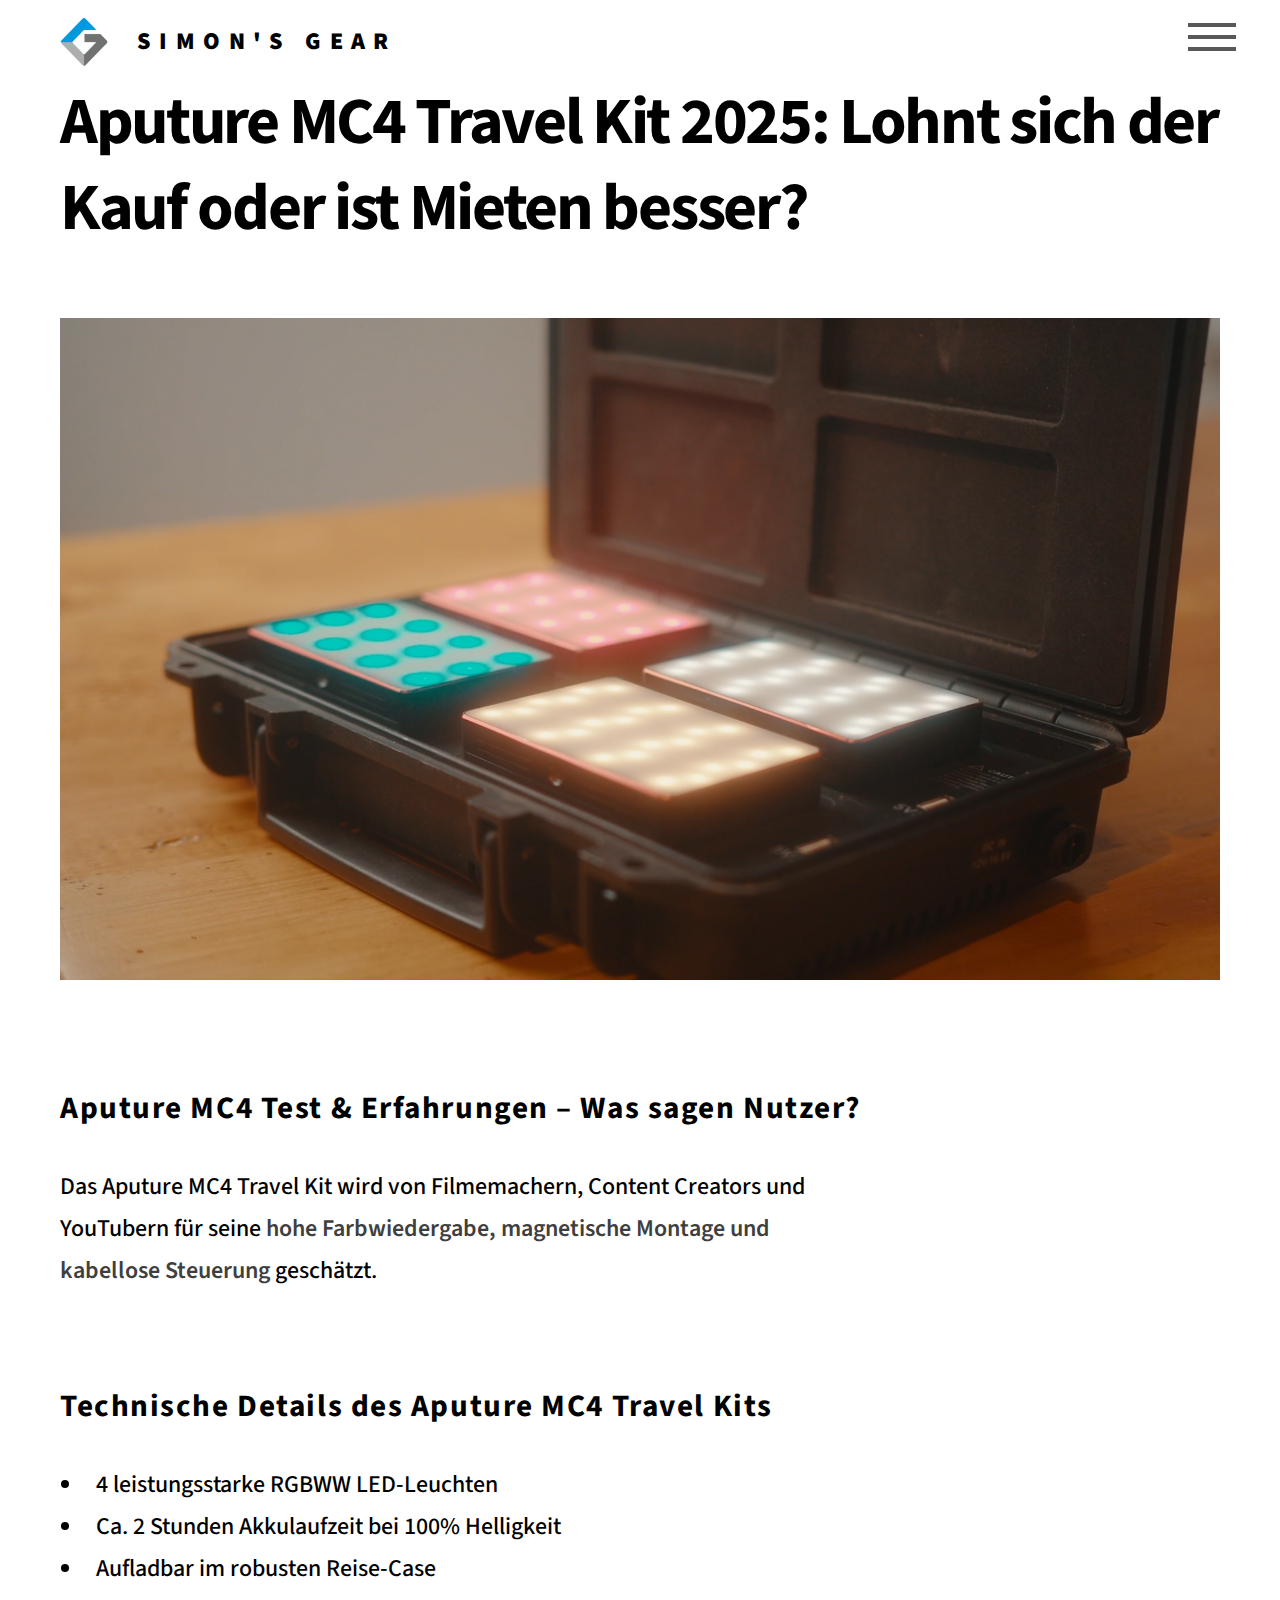
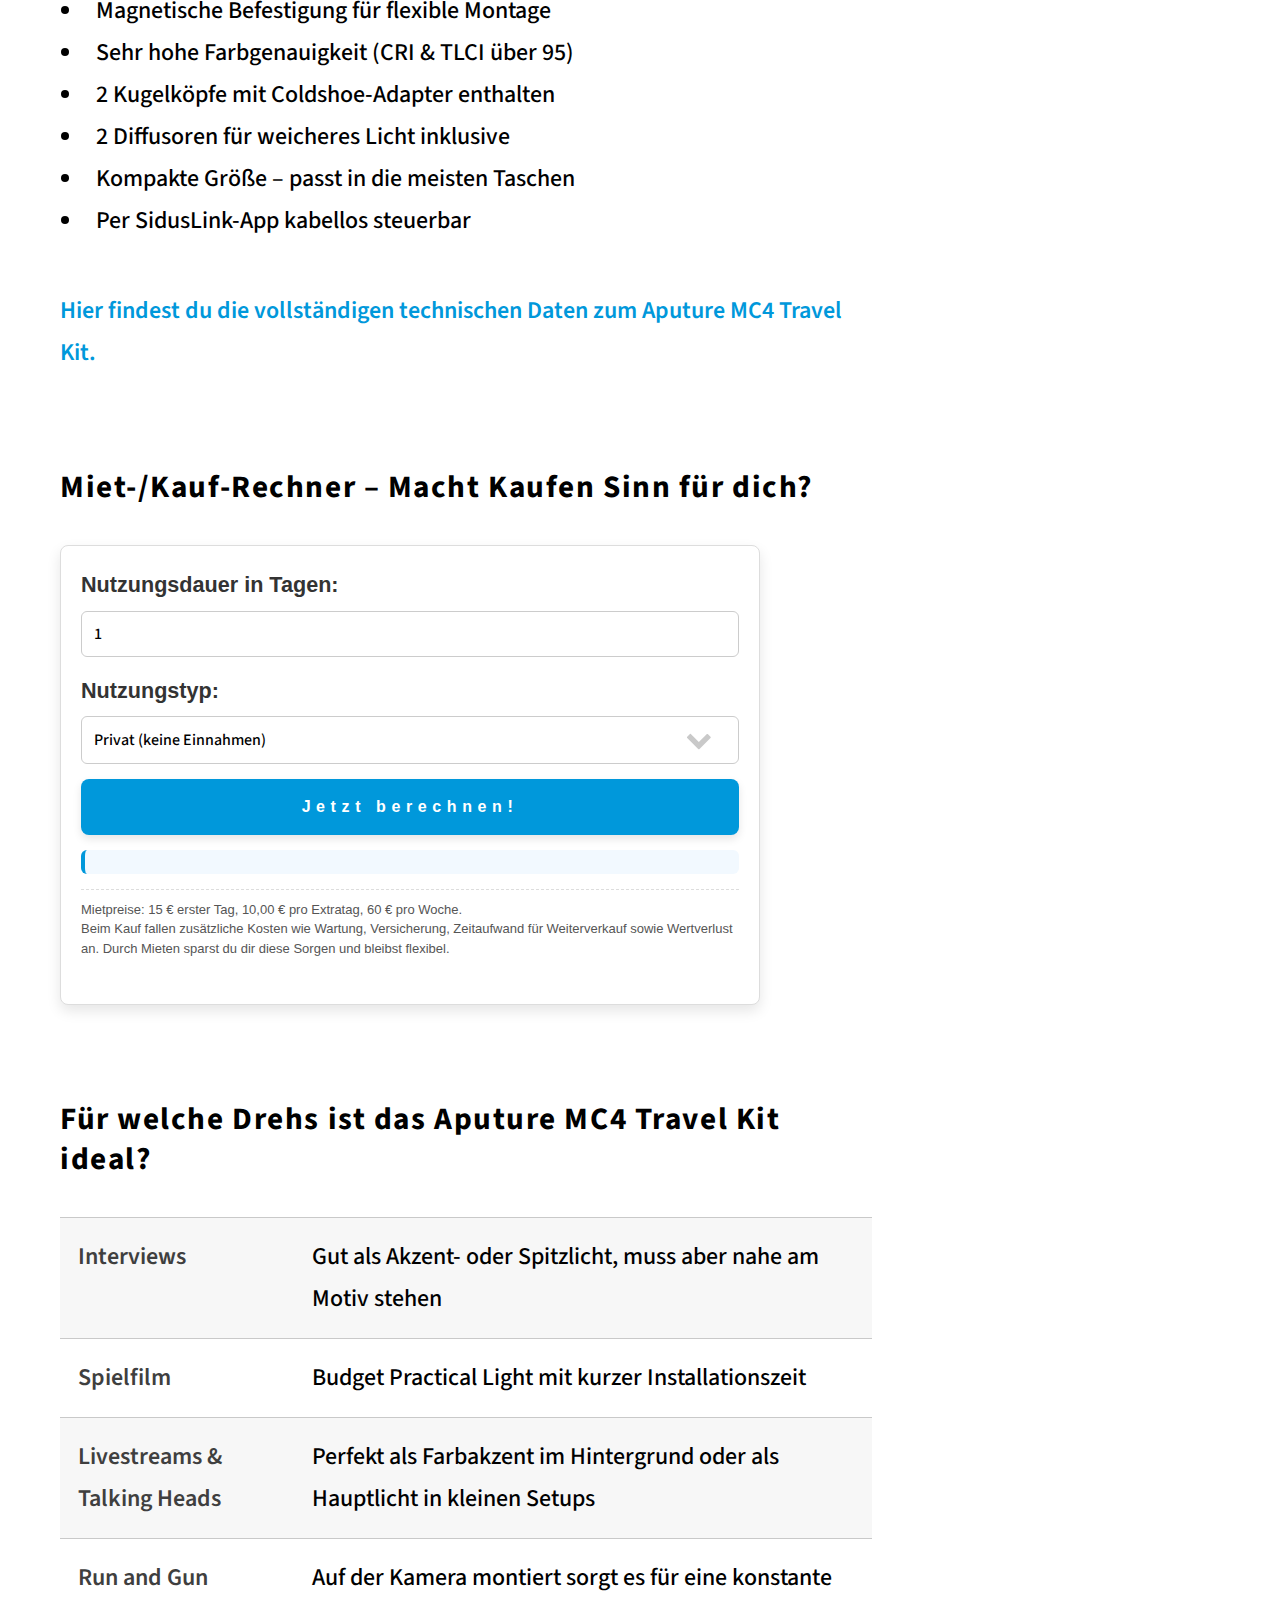
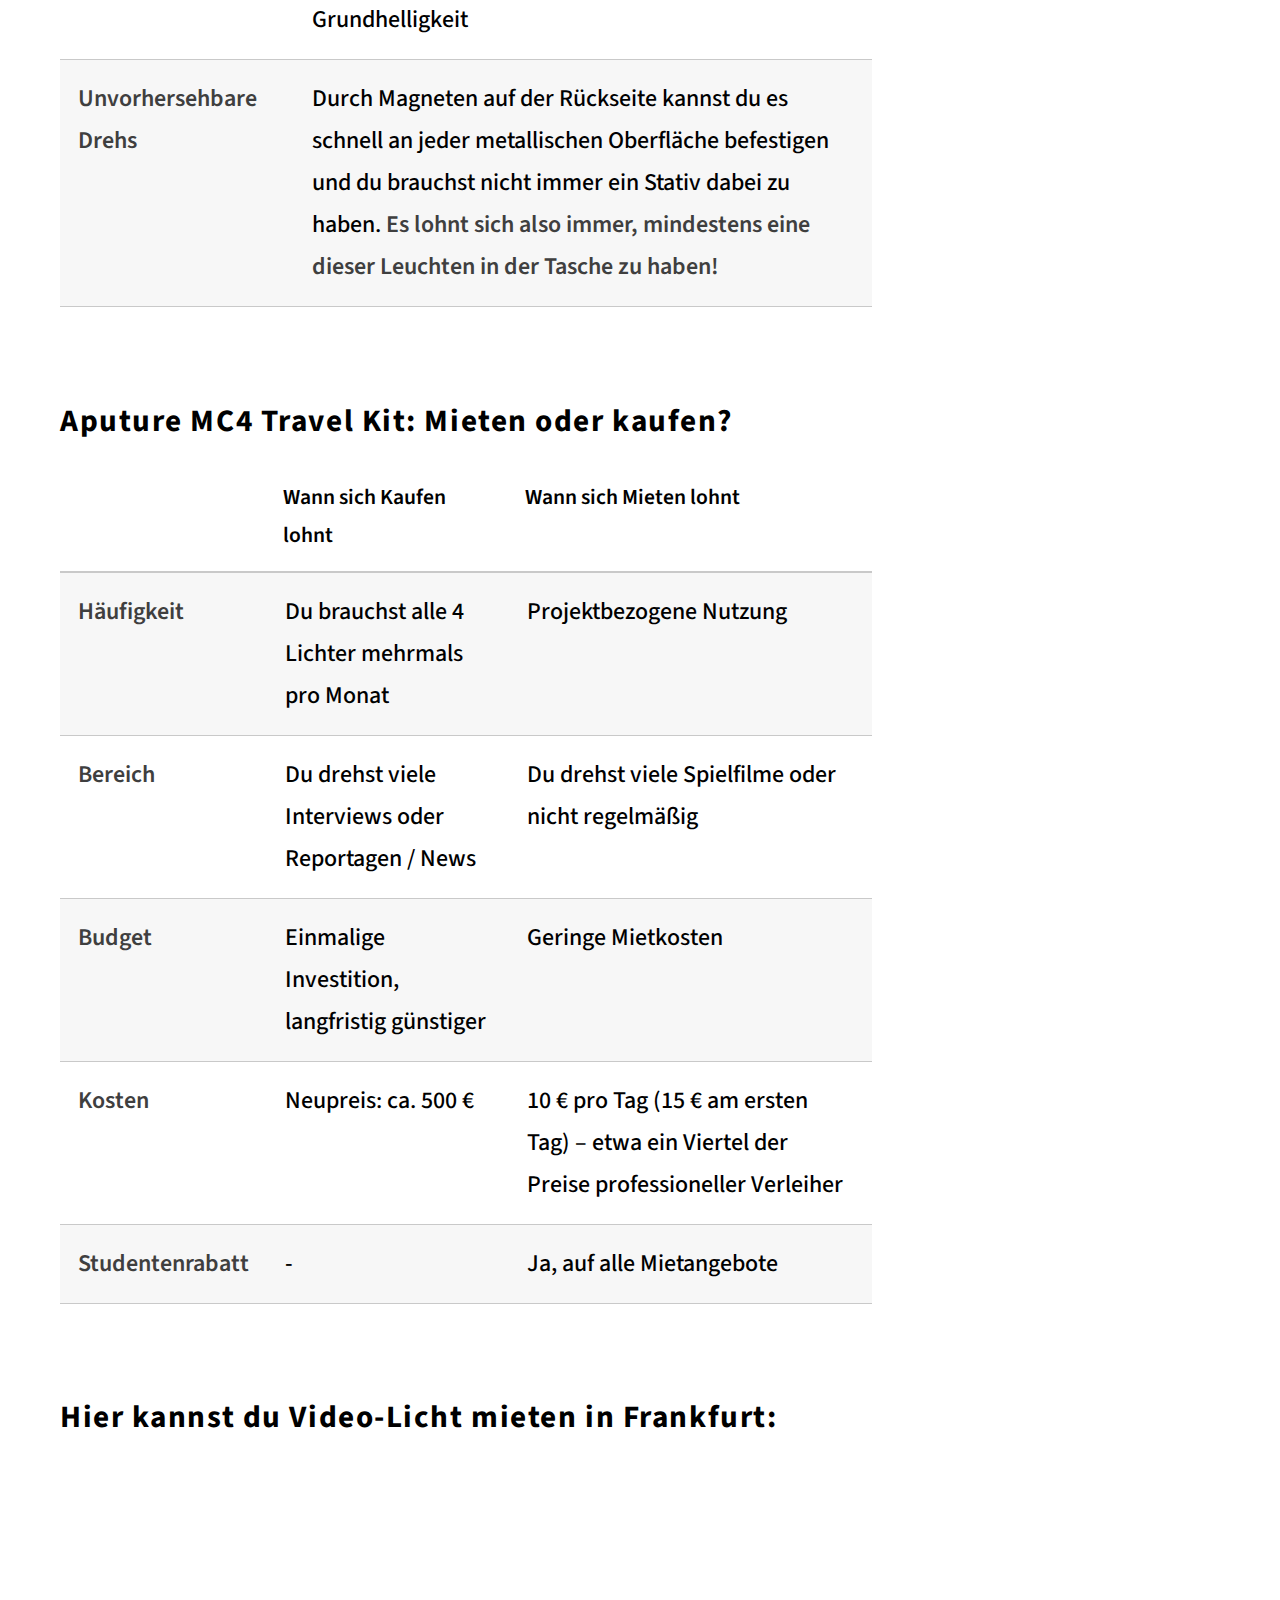
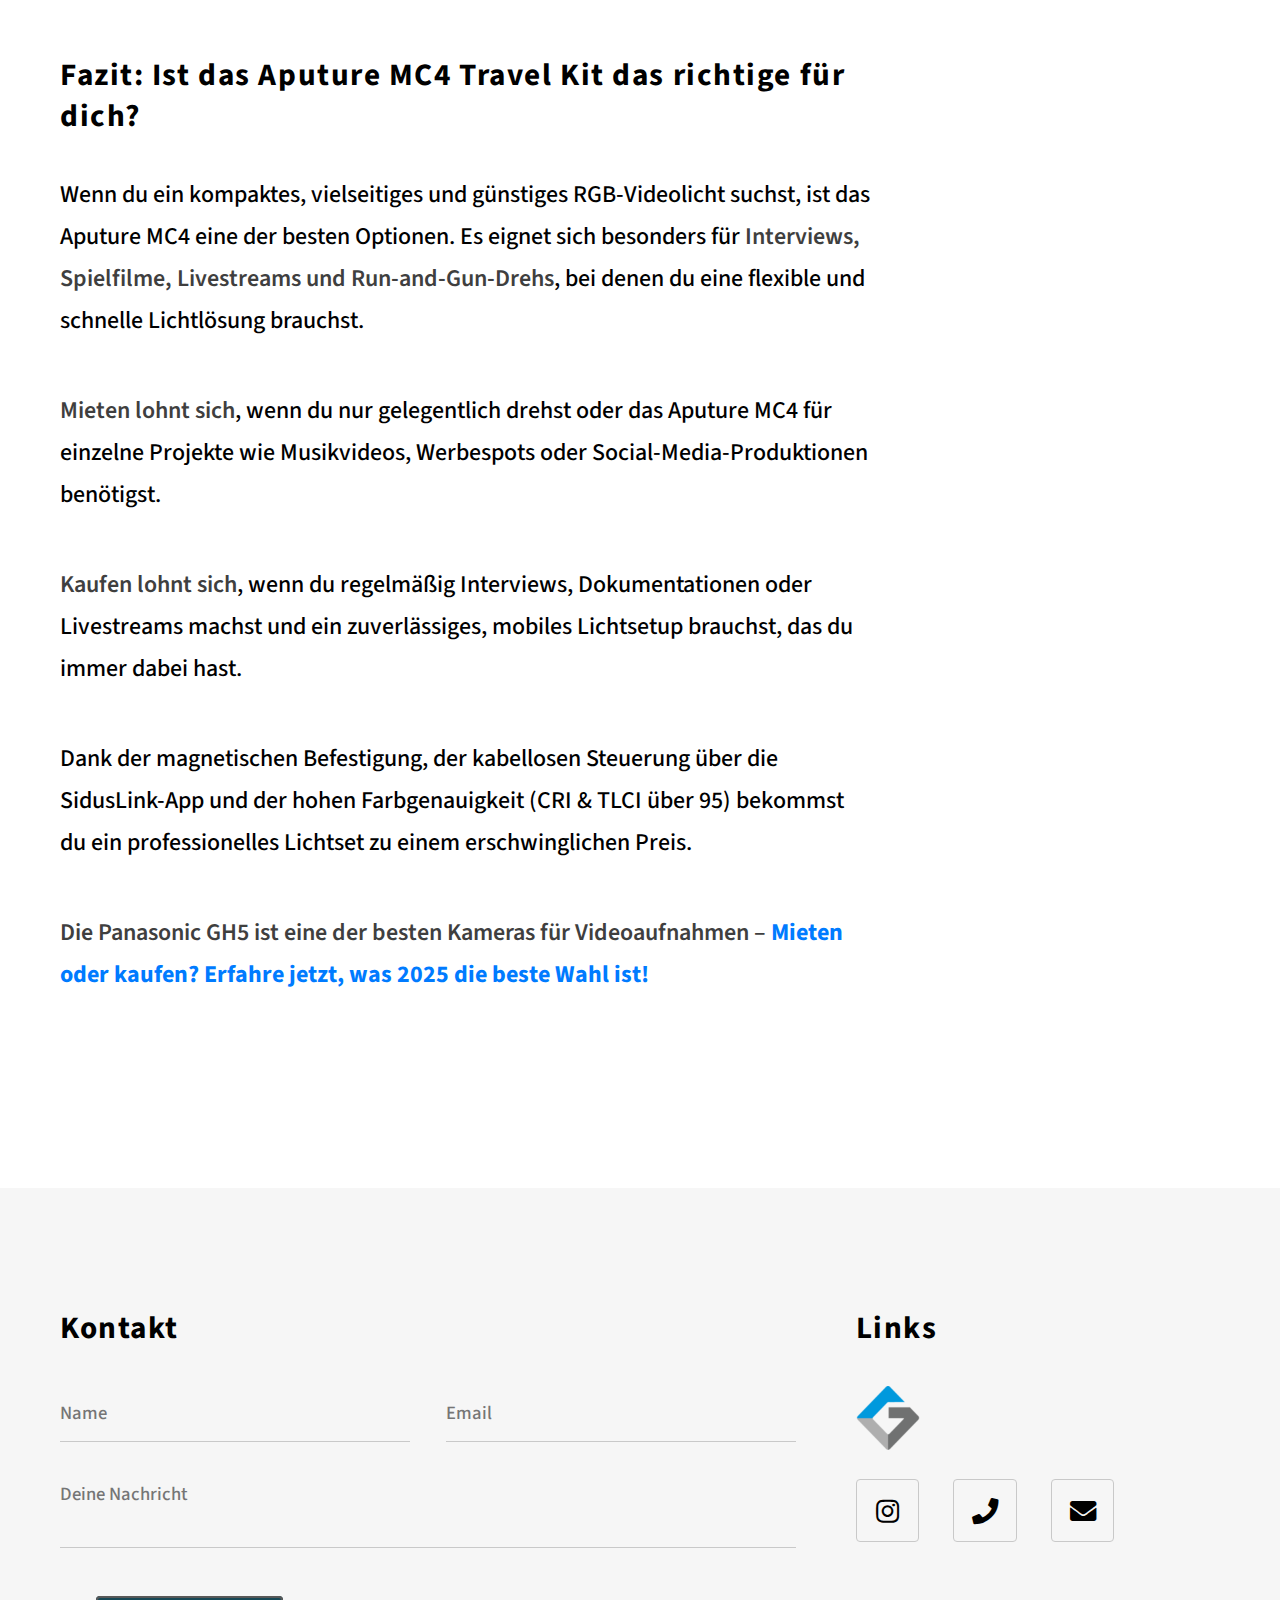
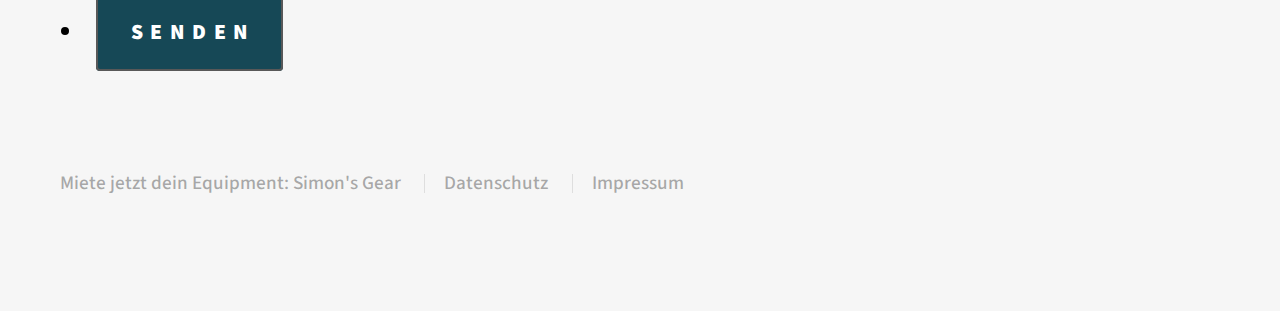
==== commit 086df991: "Add files via upload" ====
--- a/html5up-phantom/aputure-mc.html
+++ b/html5up-phantom/aputure-mc.html
@@ -94,6 +94,9 @@
   <!-- Haupt-CSS -->
   <link rel="stylesheet" href="assets/css/main.css" />
   <noscript><link rel="stylesheet" href="assets/css/noscript.css" /></noscript>
+    <!-- Cookie-Banner CSS -->
+    <link rel="stylesheet" href="assets/css/cookie-banner.css" />
+  <link rel="stylesheet" href="assets/css/kostenrechner.css" />
 </head>
 
 
--- a/html5up-phantom/assets/css/main.css
+++ b/html5up-phantom/assets/css/main.css
@@ -6,6 +6,7 @@
 	html5up.net | @ajlkn
 	Free for personal and commercial use under the CCA 3.0 license (html5up.net/license)
 */
+
 
 
 
@@ -496,1473 +497,7 @@
 		text-align: right;
 	}
 
-/* Row */
-
-	.row {
-		display: flex;
-		flex-wrap: wrap;
-		box-sizing: border-box;
-		align-items: stretch;
-	}
-
-		.row > * {
-			box-sizing: border-box;
-		}
-
-		.row.gtr-uniform > * > :last-child {
-			margin-bottom: 0;
-		}
-
-		.row.aln-left {
-			justify-content: flex-start;
-		}
-
-		.row.aln-center {
-			justify-content: center;
-		}
-
-		.row.aln-right {
-			justify-content: flex-end;
-		}
-
-		.row.aln-top {
-			align-items: flex-start;
-		}
-
-		.row.aln-middle {
-			align-items: center;
-		}
-
-		.row.aln-bottom {
-			align-items: flex-end;
-		}
-
-		.row > .imp {
-			order: -1;
-		}
-
-		.row > .col-1 {
-			width: 8.33333%;
-		}
-
-		.row > .off-1 {
-			margin-left: 8.33333%;
-		}
-
-		.row > .col-2 {
-			width: 16.66667%;
-		}
-
-		.row > .off-2 {
-			margin-left: 16.66667%;
-		}
-
-		.row > .col-3 {
-			width: 25%;
-		}
-
-		.row > .off-3 {
-			margin-left: 25%;
-		}
-
-		.row > .col-4 {
-			width: 33.33333%;
-		}
-
-		.row > .off-4 {
-			margin-left: 33.33333%;
-		}
-
-		.row > .col-5 {
-			width: 41.66667%;
-		}
-
-		.row > .off-5 {
-			margin-left: 41.66667%;
-		}
-
-		.row > .col-6 {
-			width: 50%;
-		}
-
-		.row > .off-6 {
-			margin-left: 50%;
-		}
-
-		.row > .col-7 {
-			width: 58.33333%;
-		}
-
-		.row > .off-7 {
-			margin-left: 58.33333%;
-		}
-
-		.row > .col-8 {
-			width: 66.66667%;
-		}
-
-		.row > .off-8 {
-			margin-left: 66.66667%;
-		}
-
-		.row > .col-9 {
-			width: 75%;
-		}
-
-		.row > .off-9 {
-			margin-left: 75%;
-		}
-
-		.row > .col-10 {
-			width: 83.33333%;
-		}
-
-		.row > .off-10 {
-			margin-left: 83.33333%;
-		}
-
-		.row > .col-11 {
-			width: 91.66667%;
-		}
-
-		.row > .off-11 {
-			margin-left: 91.66667%;
-		}
-
-		.row > .col-12 {
-			width: 100%;
-		}
-
-		.row > .off-12 {
-			margin-left: 100%;
-		}
-
-		.row.gtr-0 {
-			margin-top: 0;
-			margin-left: 0em;
-		}
-
-			.row.gtr-0 > * {
-				padding: 0 0 0 0em;
-			}
-
-			.row.gtr-0.gtr-uniform {
-				margin-top: 0em;
-			}
-
-				.row.gtr-0.gtr-uniform > * {
-					padding-top: 0em;
-				}
-
-		.row.gtr-25 {
-			margin-top: 0;
-			margin-left: -0.5em;
-		}
-
-			.row.gtr-25 > * {
-				padding: 0 0 0 0.5em;
-			}
-
-			.row.gtr-25.gtr-uniform {
-				margin-top: -0.5em;
-			}
-
-				.row.gtr-25.gtr-uniform > * {
-					padding-top: 0.5em;
-				}
-
-		.row.gtr-50 {
-			margin-top: 0;
-			margin-left: -1em;
-		}
-
-			.row.gtr-50 > * {
-				padding: 0 0 0 1em;
-			}
-
-			.row.gtr-50.gtr-uniform {
-				margin-top: -1em;
-			}
-
-				.row.gtr-50.gtr-uniform > * {
-					padding-top: 1em;
-				}
-
-		.row {
-			margin-top: 0;
-			margin-left: -2em;
-		}
-
-			.row > * {
-				padding: 0 0 0 2em;
-			}
-
-			.row.gtr-uniform {
-				margin-top: -2em;
-			}
-
-				.row.gtr-uniform > * {
-					padding-top: 2em;
-				}
-
-		.row.gtr-150 {
-			margin-top: 0;
-			margin-left: -3em;
-		}
-
-			.row.gtr-150 > * {
-				padding: 0 0 0 3em;
-			}
-
-			.row.gtr-150.gtr-uniform {
-				margin-top: -3em;
-			}
-
-				.row.gtr-150.gtr-uniform > * {
-					padding-top: 3em;
-				}
-
-		.row.gtr-200 {
-			margin-top: 0;
-			margin-left: -4em;
-		}
-
-			.row.gtr-200 > * {
-				padding: 0 0 0 4em;
-			}
-
-			.row.gtr-200.gtr-uniform {
-				margin-top: -4em;
-			}
-
-				.row.gtr-200.gtr-uniform > * {
-					padding-top: 4em;
-				}
-
-		@media screen and (max-width: 1680px) {
-
-			.row {
-				display: flex;
-				flex-wrap: wrap;
-				box-sizing: border-box;
-				align-items: stretch;
-			}
-
-				.row > * {
-					box-sizing: border-box;
-				}
-
-				.row.gtr-uniform > * > :last-child {
-					margin-bottom: 0;
-				}
-
-				.row.aln-left {
-					justify-content: flex-start;
-				}
-
-				.row.aln-center {
-					justify-content: center;
-				}
-
-				.row.aln-right {
-					justify-content: flex-end;
-				}
-
-				.row.aln-top {
-					align-items: flex-start;
-				}
-
-				.row.aln-middle {
-					align-items: center;
-				}
-
-				.row.aln-bottom {
-					align-items: flex-end;
-				}
-
-				.row > .imp-xlarge {
-					order: -1;
-				}
-
-				.row > .col-1-xlarge {
-					width: 8.33333%;
-				}
-
-				.row > .off-1-xlarge {
-					margin-left: 8.33333%;
-				}
-
-				.row > .col-2-xlarge {
-					width: 16.66667%;
-				}
-
-				.row > .off-2-xlarge {
-					margin-left: 16.66667%;
-				}
-
-				.row > .col-3-xlarge {
-					width: 25%;
-				}
-
-				.row > .off-3-xlarge {
-					margin-left: 25%;
-				}
-
-				.row > .col-4-xlarge {
-					width: 33.33333%;
-				}
-
-				.row > .off-4-xlarge {
-					margin-left: 33.33333%;
-				}
-
-				.row > .col-5-xlarge {
-					width: 41.66667%;
-				}
-
-				.row > .off-5-xlarge {
-					margin-left: 41.66667%;
-				}
-
-				.row > .col-6-xlarge {
-					width: 50%;
-				}
-
-				.row > .off-6-xlarge {
-					margin-left: 50%;
-				}
-
-				.row > .col-7-xlarge {
-					width: 58.33333%;
-				}
-
-				.row > .off-7-xlarge {
-					margin-left: 58.33333%;
-				}
-
-				.row > .col-8-xlarge {
-					width: 66.66667%;
-				}
-
-				.row > .off-8-xlarge {
-					margin-left: 66.66667%;
-				}
-
-				.row > .col-9-xlarge {
-					width: 75%;
-				}
-
-				.row > .off-9-xlarge {
-					margin-left: 75%;
-				}
-
-				.row > .col-10-xlarge {
-					width: 83.33333%;
-				}
-
-				.row > .off-10-xlarge {
-					margin-left: 83.33333%;
-				}
-
-				.row > .col-11-xlarge {
-					width: 91.66667%;
-				}
-
-				.row > .off-11-xlarge {
-					margin-left: 91.66667%;
-				}
-
-				.row > .col-12-xlarge {
-					width: 100%;
-				}
-
-				.row > .off-12-xlarge {
-					margin-left: 100%;
-				}
-
-				.row.gtr-0 {
-					margin-top: 0;
-					margin-left: 0em;
-				}
-
-					.row.gtr-0 > * {
-						padding: 0 0 0 0em;
-					}
-
-					.row.gtr-0.gtr-uniform {
-						margin-top: 0em;
-					}
-
-						.row.gtr-0.gtr-uniform > * {
-							padding-top: 0em;
-						}
-
-				.row.gtr-25 {
-					margin-top: 0;
-					margin-left: -0.5em;
-				}
-
-					.row.gtr-25 > * {
-						padding: 0 0 0 0.5em;
-					}
-
-					.row.gtr-25.gtr-uniform {
-						margin-top: -0.5em;
-					}
-
-						.row.gtr-25.gtr-uniform > * {
-							padding-top: 0.5em;
-						}
-
-				.row.gtr-50 {
-					margin-top: 0;
-					margin-left: -1em;
-				}
-
-					.row.gtr-50 > * {
-						padding: 0 0 0 1em;
-					}
-
-					.row.gtr-50.gtr-uniform {
-						margin-top: -1em;
-					}
-
-						.row.gtr-50.gtr-uniform > * {
-							padding-top: 1em;
-						}
-
-				.row {
-					margin-top: 0;
-					margin-left: -2em;
-				}
-
-					.row > * {
-						padding: 0 0 0 2em;
-					}
-
-					.row.gtr-uniform {
-						margin-top: -2em;
-					}
-
-						.row.gtr-uniform > * {
-							padding-top: 2em;
-						}
-
-				.row.gtr-150 {
-					margin-top: 0;
-					margin-left: -3em;
-				}
-
-					.row.gtr-150 > * {
-						padding: 0 0 0 3em;
-					}
-
-					.row.gtr-150.gtr-uniform {
-						margin-top: -3em;
-					}
-
-						.row.gtr-150.gtr-uniform > * {
-							padding-top: 3em;
-						}
-
-				.row.gtr-200 {
-					margin-top: 0;
-					margin-left: -4em;
-				}
-
-					.row.gtr-200 > * {
-						padding: 0 0 0 4em;
-					}
-
-					.row.gtr-200.gtr-uniform {
-						margin-top: -4em;
-					}
-
-						.row.gtr-200.gtr-uniform > * {
-							padding-top: 4em;
-						}
-
-		}
-
-		@media screen and (max-width: 1280px) {
-
-			.row {
-				display: flex;
-				flex-wrap: wrap;
-				box-sizing: border-box;
-				align-items: stretch;
-			}
-
-				.row > * {
-					box-sizing: border-box;
-				}
-
-				.row.gtr-uniform > * > :last-child {
-					margin-bottom: 0;
-				}
-
-				.row.aln-left {
-					justify-content: flex-start;
-				}
-
-				.row.aln-center {
-					justify-content: center;
-				}
-
-				.row.aln-right {
-					justify-content: flex-end;
-				}
-
-				.row.aln-top {
-					align-items: flex-start;
-				}
-
-				.row.aln-middle {
-					align-items: center;
-				}
-
-				.row.aln-bottom {
-					align-items: flex-end;
-				}
-
-				.row > .imp-large {
-					order: -1;
-				}
-
-				.row > .col-1-large {
-					width: 8.33333%;
-				}
-
-				.row > .off-1-large {
-					margin-left: 8.33333%;
-				}
-
-				.row > .col-2-large {
-					width: 16.66667%;
-				}
-
-				.row > .off-2-large {
-					margin-left: 16.66667%;
-				}
-
-				.row > .col-3-large {
-					width: 25%;
-				}
-
-				.row > .off-3-large {
-					margin-left: 25%;
-				}
-
-				.row > .col-4-large {
-					width: 33.33333%;
-				}
-
-				.row > .off-4-large {
-					margin-left: 33.33333%;
-				}
-
-				.row > .col-5-large {
-					width: 41.66667%;
-				}
-
-				.row > .off-5-large {
-					margin-left: 41.66667%;
-				}
-
-				.row > .col-6-large {
-					width: 50%;
-				}
-
-				.row > .off-6-large {
-					margin-left: 50%;
-				}
-
-				.row > .col-7-large {
-					width: 58.33333%;
-				}
-
-				.row > .off-7-large {
-					margin-left: 58.33333%;
-				}
-
-				.row > .col-8-large {
-					width: 66.66667%;
-				}
-
-				.row > .off-8-large {
-					margin-left: 66.66667%;
-				}
-
-				.row > .col-9-large {
-					width: 75%;
-				}
-
-				.row > .off-9-large {
-					margin-left: 75%;
-				}
-
-				.row > .col-10-large {
-					width: 83.33333%;
-				}
-
-				.row > .off-10-large {
-					margin-left: 83.33333%;
-				}
-
-				.row > .col-11-large {
-					width: 91.66667%;
-				}
-
-				.row > .off-11-large {
-					margin-left: 91.66667%;
-				}
-
-				.row > .col-12-large {
-					width: 100%;
-				}
-
-				.row > .off-12-large {
-					margin-left: 100%;
-				}
-
-				.row.gtr-0 {
-					margin-top: 0;
-					margin-left: 0em;
-				}
-
-					.row.gtr-0 > * {
-						padding: 0 0 0 0em;
-					}
-
-					.row.gtr-0.gtr-uniform {
-						margin-top: 0em;
-					}
-
-						.row.gtr-0.gtr-uniform > * {
-							padding-top: 0em;
-						}
-
-				.row.gtr-25 {
-					margin-top: 0;
-					margin-left: -0.5em;
-				}
-
-					.row.gtr-25 > * {
-						padding: 0 0 0 0.5em;
-					}
-
-					.row.gtr-25.gtr-uniform {
-						margin-top: -0.5em;
-					}
-
-						.row.gtr-25.gtr-uniform > * {
-							padding-top: 0.5em;
-						}
-
-				.row.gtr-50 {
-					margin-top: 0;
-					margin-left: -1em;
-				}
-
-					.row.gtr-50 > * {
-						padding: 0 0 0 1em;
-					}
-
-					.row.gtr-50.gtr-uniform {
-						margin-top: -1em;
-					}
-
-						.row.gtr-50.gtr-uniform > * {
-							padding-top: 1em;
-						}
-
-				.row {
-					margin-top: 0;
-					margin-left: -2em;
-				}
-
-					.row > * {
-						padding: 0 0 0 2em;
-					}
-
-					.row.gtr-uniform {
-						margin-top: -2em;
-					}
-
-						.row.gtr-uniform > * {
-							padding-top: 2em;
-						}
-
-				.row.gtr-150 {
-					margin-top: 0;
-					margin-left: -3em;
-				}
-
-					.row.gtr-150 > * {
-						padding: 0 0 0 3em;
-					}
-
-					.row.gtr-150.gtr-uniform {
-						margin-top: -3em;
-					}
-
-						.row.gtr-150.gtr-uniform > * {
-							padding-top: 3em;
-						}
-
-				.row.gtr-200 {
-					margin-top: 0;
-					margin-left: -4em;
-				}
-
-					.row.gtr-200 > * {
-						padding: 0 0 0 4em;
-					}
-
-					.row.gtr-200.gtr-uniform {
-						margin-top: -4em;
-					}
-
-						.row.gtr-200.gtr-uniform > * {
-							padding-top: 4em;
-						}
-
-		}
-
-		@media screen and (max-width: 980px) {
-
-			.row {
-				display: flex;
-				flex-wrap: wrap;
-				box-sizing: border-box;
-				align-items: stretch;
-			}
-
-				.row > * {
-					box-sizing: border-box;
-				}
-
-				.row.gtr-uniform > * > :last-child {
-					margin-bottom: 0;
-				}
-
-				.row.aln-left {
-					justify-content: flex-start;
-				}
-
-				.row.aln-center {
-					justify-content: center;
-				}
-
-				.row.aln-right {
-					justify-content: flex-end;
-				}
-
-				.row.aln-top {
-					align-items: flex-start;
-				}
-
-				.row.aln-middle {
-					align-items: center;
-				}
-
-				.row.aln-bottom {
-					align-items: flex-end;
-				}
-
-				.row > .imp-medium {
-					order: -1;
-				}
-
-				.row > .col-1-medium {
-					width: 8.33333%;
-				}
-
-				.row > .off-1-medium {
-					margin-left: 8.33333%;
-				}
-
-				.row > .col-2-medium {
-					width: 16.66667%;
-				}
-
-				.row > .off-2-medium {
-					margin-left: 16.66667%;
-				}
-
-				.row > .col-3-medium {
-					width: 25%;
-				}
-
-				.row > .off-3-medium {
-					margin-left: 25%;
-				}
-
-				.row > .col-4-medium {
-					width: 33.33333%;
-				}
-
-				.row > .off-4-medium {
-					margin-left: 33.33333%;
-				}
-
-				.row > .col-5-medium {
-					width: 41.66667%;
-				}
-
-				.row > .off-5-medium {
-					margin-left: 41.66667%;
-				}
-
-				.row > .col-6-medium {
-					width: 50%;
-				}
-
-				.row > .off-6-medium {
-					margin-left: 50%;
-				}
-
-				.row > .col-7-medium {
-					width: 58.33333%;
-				}
-
-				.row > .off-7-medium {
-					margin-left: 58.33333%;
-				}
-
-				.row > .col-8-medium {
-					width: 66.66667%;
-				}
-
-				.row > .off-8-medium {
-					margin-left: 66.66667%;
-				}
-
-				.row > .col-9-medium {
-					width: 75%;
-				}
-
-				.row > .off-9-medium {
-					margin-left: 75%;
-				}
-
-				.row > .col-10-medium {
-					width: 83.33333%;
-				}
-
-				.row > .off-10-medium {
-					margin-left: 83.33333%;
-				}
-
-				.row > .col-11-medium {
-					width: 91.66667%;
-				}
-
-				.row > .off-11-medium {
-					margin-left: 91.66667%;
-				}
-
-				.row > .col-12-medium {
-					width: 100%;
-				}
-
-				.row > .off-12-medium {
-					margin-left: 100%;
-				}
-
-				.row.gtr-0 {
-					margin-top: 0;
-					margin-left: 0em;
-				}
-
-					.row.gtr-0 > * {
-						padding: 0 0 0 0em;
-					}
-
-					.row.gtr-0.gtr-uniform {
-						margin-top: 0em;
-					}
-
-						.row.gtr-0.gtr-uniform > * {
-							padding-top: 0em;
-						}
-
-				.row.gtr-25 {
-					margin-top: 0;
-					margin-left: -0.375em;
-				}
-
-					.row.gtr-25 > * {
-						padding: 0 0 0 0.375em;
-					}
-
-					.row.gtr-25.gtr-uniform {
-						margin-top: -0.375em;
-					}
-
-						.row.gtr-25.gtr-uniform > * {
-							padding-top: 0.375em;
-						}
-
-				.row.gtr-50 {
-					margin-top: 0;
-					margin-left: -0.75em;
-				}
-
-					.row.gtr-50 > * {
-						padding: 0 0 0 0.75em;
-					}
-
-					.row.gtr-50.gtr-uniform {
-						margin-top: -0.75em;
-					}
-
-						.row.gtr-50.gtr-uniform > * {
-							padding-top: 0.75em;
-						}
-
-				.row {
-					margin-top: 0;
-					margin-left: -1.5em;
-				}
-
-					.row > * {
-						padding: 0 0 0 1.5em;
-					}
-
-					.row.gtr-uniform {
-						margin-top: -1.5em;
-					}
-
-						.row.gtr-uniform > * {
-							padding-top: 1.5em;
-						}
-
-				.row.gtr-150 {
-					margin-top: 0;
-					margin-left: -2.25em;
-				}
-
-					.row.gtr-150 > * {
-						padding: 0 0 0 2.25em;
-					}
-
-					.row.gtr-150.gtr-uniform {
-						margin-top: -2.25em;
-					}
-
-						.row.gtr-150.gtr-uniform > * {
-							padding-top: 2.25em;
-						}
-
-				.row.gtr-200 {
-					margin-top: 0;
-					margin-left: -3em;
-				}
-
-					.row.gtr-200 > * {
-						padding: 0 0 0 3em;
-					}
-
-					.row.gtr-200.gtr-uniform {
-						margin-top: -3em;
-					}
-
-						.row.gtr-200.gtr-uniform > * {
-							padding-top: 3em;
-						}
-
-		}
-
-		@media screen and (max-width: 736px) {
-
-			.row {
-				display: flex;
-				flex-wrap: wrap;
-				box-sizing: border-box;
-				align-items: stretch;
-			}
-
-				.row > * {
-					box-sizing: border-box;
-				}
-
-				.row.gtr-uniform > * > :last-child {
-					margin-bottom: 0;
-				}
-
-				.row.aln-left {
-					justify-content: flex-start;
-				}
-
-				.row.aln-center {
-					justify-content: center;
-				}
-
-				.row.aln-right {
-					justify-content: flex-end;
-				}
-
-				.row.aln-top {
-					align-items: flex-start;
-				}
-
-				.row.aln-middle {
-					align-items: center;
-				}
-
-				.row.aln-bottom {
-					align-items: flex-end;
-				}
-
-				.row > .imp-small {
-					order: -1;
-				}
-
-				.row > .col-1-small {
-					width: 8.33333%;
-				}
-
-				.row > .off-1-small {
-					margin-left: 8.33333%;
-				}
-
-				.row > .col-2-small {
-					width: 16.66667%;
-				}
-
-				.row > .off-2-small {
-					margin-left: 16.66667%;
-				}
-
-				.row > .col-3-small {
-					width: 25%;
-				}
-
-				.row > .off-3-small {
-					margin-left: 25%;
-				}
-
-				.row > .col-4-small {
-					width: 33.33333%;
-				}
-
-				.row > .off-4-small {
-					margin-left: 33.33333%;
-				}
-
-				.row > .col-5-small {
-					width: 41.66667%;
-				}
-
-				.row > .off-5-small {
-					margin-left: 41.66667%;
-				}
-
-				.row > .col-6-small {
-					width: 50%;
-				}
-
-				.row > .off-6-small {
-					margin-left: 50%;
-				}
-
-				.row > .col-7-small {
-					width: 58.33333%;
-				}
-
-				.row > .off-7-small {
-					margin-left: 58.33333%;
-				}
-
-				.row > .col-8-small {
-					width: 66.66667%;
-				}
-
-				.row > .off-8-small {
-					margin-left: 66.66667%;
-				}
-
-				.row > .col-9-small {
-					width: 75%;
-				}
-
-				.row > .off-9-small {
-					margin-left: 75%;
-				}
-
-				.row > .col-10-small {
-					width: 83.33333%;
-				}
-
-				.row > .off-10-small {
-					margin-left: 83.33333%;
-				}
-
-				.row > .col-11-small {
-					width: 91.66667%;
-				}
-
-				.row > .off-11-small {
-					margin-left: 91.66667%;
-				}
-
-				.row > .col-12-small {
-					width: 100%;
-				}
-
-				.row > .off-12-small {
-					margin-left: 100%;
-				}
-
-				.row.gtr-0 {
-					margin-top: 0;
-					margin-left: 0em;
-				}
-
-					.row.gtr-0 > * {
-						padding: 0 0 0 0em;
-					}
-
-					.row.gtr-0.gtr-uniform {
-						margin-top: 0em;
-					}
-
-						.row.gtr-0.gtr-uniform > * {
-							padding-top: 0em;
-						}
-
-				.row.gtr-25 {
-					margin-top: 0;
-					margin-left: -0.25em;
-				}
-
-					.row.gtr-25 > * {
-						padding: 0 0 0 0.25em;
-					}
-
-					.row.gtr-25.gtr-uniform {
-						margin-top: -0.25em;
-					}
-
-						.row.gtr-25.gtr-uniform > * {
-							padding-top: 0.25em;
-						}
-
-				.row.gtr-50 {
-					margin-top: 0;
-					margin-left: -0.5em;
-				}
-
-					.row.gtr-50 > * {
-						padding: 0 0 0 0.5em;
-					}
-
-					.row.gtr-50.gtr-uniform {
-						margin-top: -0.5em;
-					}
-
-						.row.gtr-50.gtr-uniform > * {
-							padding-top: 0.5em;
-						}
-
-				.row {
-					margin-top: 0;
-					margin-left: -1em;
-				}
-
-					.row > * {
-						padding: 0 0 0 1em;
-					}
-
-					.row.gtr-uniform {
-						margin-top: -1em;
-					}
-
-						.row.gtr-uniform > * {
-							padding-top: 1em;
-						}
-
-				.row.gtr-150 {
-					margin-top: 0;
-					margin-left: -1.5em;
-				}
-
-					.row.gtr-150 > * {
-						padding: 0 0 0 1.5em;
-					}
-
-					.row.gtr-150.gtr-uniform {
-						margin-top: -1.5em;
-					}
-
-						.row.gtr-150.gtr-uniform > * {
-							padding-top: 1.5em;
-						}
-
-				.row.gtr-200 {
-					margin-top: 0;
-					margin-left: -2em;
-				}
-
-					.row.gtr-200 > * {
-						padding: 0 0 0 2em;
-					}
-
-					.row.gtr-200.gtr-uniform {
-						margin-top: -2em;
-					}
-
-						.row.gtr-200.gtr-uniform > * {
-							padding-top: 2em;
-						}
-
-		}
-
-		@media screen and (max-width: 480px) {
-
-			.row {
-				display: flex;
-				flex-wrap: wrap;
-				box-sizing: border-box;
-				align-items: stretch;
-			}
-
-				.row > * {
-					box-sizing: border-box;
-				}
-
-				.row.gtr-uniform > * > :last-child {
-					margin-bottom: 0;
-				}
-
-				.row.aln-left {
-					justify-content: flex-start;
-				}
-
-				.row.aln-center {
-					justify-content: center;
-				}
-
-				.row.aln-right {
-					justify-content: flex-end;
-				}
-
-				.row.aln-top {
-					align-items: flex-start;
-				}
-
-				.row.aln-middle {
-					align-items: center;
-				}
-
-				.row.aln-bottom {
-					align-items: flex-end;
-				}
-
-				.row > .imp-xsmall {
-					order: -1;
-				}
-
-				.row > .col-1-xsmall {
-					width: 8.33333%;
-				}
-
-				.row > .off-1-xsmall {
-					margin-left: 8.33333%;
-				}
-
-				.row > .col-2-xsmall {
-					width: 16.66667%;
-				}
-
-				.row > .off-2-xsmall {
-					margin-left: 16.66667%;
-				}
-
-				.row > .col-3-xsmall {
-					width: 25%;
-				}
-
-				.row > .off-3-xsmall {
-					margin-left: 25%;
-				}
-
-				.row > .col-4-xsmall {
-					width: 33.33333%;
-				}
-
-				.row > .off-4-xsmall {
-					margin-left: 33.33333%;
-				}
-
-				.row > .col-5-xsmall {
-					width: 41.66667%;
-				}
-
-				.row > .off-5-xsmall {
-					margin-left: 41.66667%;
-				}
-
-				.row > .col-6-xsmall {
-					width: 50%;
-				}
-
-				.row > .off-6-xsmall {
-					margin-left: 50%;
-				}
-
-				.row > .col-7-xsmall {
-					width: 58.33333%;
-				}
-
-				.row > .off-7-xsmall {
-					margin-left: 58.33333%;
-				}
-
-				.row > .col-8-xsmall {
-					width: 66.66667%;
-				}
-
-				.row > .off-8-xsmall {
-					margin-left: 66.66667%;
-				}
-
-				.row > .col-9-xsmall {
-					width: 75%;
-				}
-
-				.row > .off-9-xsmall {
-					margin-left: 75%;
-				}
-
-				.row > .col-10-xsmall {
-					width: 83.33333%;
-				}
-
-				.row > .off-10-xsmall {
-					margin-left: 83.33333%;
-				}
-
-				.row > .col-11-xsmall {
-					width: 91.66667%;
-				}
-
-				.row > .off-11-xsmall {
-					margin-left: 91.66667%;
-				}
-
-				.row > .col-12-xsmall {
-					width: 100%;
-				}
-
-				.row > .off-12-xsmall {
-					margin-left: 100%;
-				}
-
-				.row.gtr-0 {
-					margin-top: 0;
-					margin-left: 0em;
-				}
-
-					.row.gtr-0 > * {
-						padding: 0 0 0 0em;
-					}
-
-					.row.gtr-0.gtr-uniform {
-						margin-top: 0em;
-					}
-
-						.row.gtr-0.gtr-uniform > * {
-							padding-top: 0em;
-						}
-
-				.row.gtr-25 {
-					margin-top: 0;
-					margin-left: -0.25em;
-				}
-
-					.row.gtr-25 > * {
-						padding: 0 0 0 0.25em;
-					}
-
-					.row.gtr-25.gtr-uniform {
-						margin-top: -0.25em;
-					}
-
-						.row.gtr-25.gtr-uniform > * {
-							padding-top: 0.25em;
-						}
-
-				.row.gtr-50 {
-					margin-top: 0;
-					margin-left: -0.5em;
-				}
-
-					.row.gtr-50 > * {
-						padding: 0 0 0 0.5em;
-					}
-
-					.row.gtr-50.gtr-uniform {
-						margin-top: -0.5em;
-					}
-
-						.row.gtr-50.gtr-uniform > * {
-							padding-top: 0.5em;
-						}
-
-				.row {
-					margin-top: 0;
-					margin-left: -1em;
-				}
-
-					.row > * {
-						padding: 0 0 0 1em;
-					}
-
-					.row.gtr-uniform {
-						margin-top: -1em;
-					}
-
-						.row.gtr-uniform > * {
-							padding-top: 1em;
-						}
-
-				.row.gtr-150 {
-					margin-top: 0;
-					margin-left: -1.5em;
-				}
-
-					.row.gtr-150 > * {
-						padding: 0 0 0 1.5em;
-					}
-
-					.row.gtr-150.gtr-uniform {
-						margin-top: -1.5em;
-					}
-
-						.row.gtr-150.gtr-uniform > * {
-							padding-top: 1.5em;
-						}
-
-				.row.gtr-200 {
-					margin-top: 0;
-					margin-left: -2em;
-				}
-
-					.row.gtr-200 > * {
-						padding: 0 0 0 2em;
-					}
-
-					.row.gtr-200.gtr-uniform {
-						margin-top: -2em;
-					}
-
-						.row.gtr-200.gtr-uniform > * {
-							padding-top: 2em;
-						}
-
-		}
+
 
 /* Section/Article */
 
@@ -2099,127 +634,7 @@
 			margin-left: 2em;
 		}
 
-/* Actions */
-
-	ul.actions {
-		display: -moz-flex;
-		display: -webkit-flex;
-		display: -ms-flex;
-		display: flex;
-		cursor: default;
-		list-style: none;
-		margin-left: -1em;
-		padding-left: 0;
-	}
-
-		ul.actions li {
-			padding: 0 0 0 1em;
-			vertical-align: middle;
-		}
-
-		ul.actions.special {
-			-moz-justify-content: center;
-			-webkit-justify-content: center;
-			-ms-justify-content: center;
-			justify-content: center;
-			width: 100%;
-			margin-left: 0;
-		}
-
-			ul.actions.special li:first-child {
-				padding-left: 0;
-			}
-
-		ul.actions.stacked {
-			-moz-flex-direction: column;
-			-webkit-flex-direction: column;
-			-ms-flex-direction: column;
-			flex-direction: column;
-			margin-left: 0;
-		}
-
-			ul.actions.stacked li {
-				padding: 1.3em 0 0 0;
-			}
-
-				ul.actions.stacked li:first-child {
-					padding-top: 0;
-				}
-
-		ul.actions.fit {
-			width: calc(100% + 1em);
-		}
-
-			ul.actions.fit li {
-				-moz-flex-grow: 1;
-				-webkit-flex-grow: 1;
-				-ms-flex-grow: 1;
-				flex-grow: 1;
-				-moz-flex-shrink: 1;
-				-webkit-flex-shrink: 1;
-				-ms-flex-shrink: 1;
-				flex-shrink: 1;
-				width: 100%;
-			}
-
-				ul.actions.fit li > * {
-					width: 100%;
-				}
-
-			ul.actions.fit.stacked {
-				width: 100%;
-			}
-
-		@media screen and (max-width: 480px) {
-
-			ul.actions:not(.fixed) {
-				-moz-flex-direction: column;
-				-webkit-flex-direction: column;
-				-ms-flex-direction: column;
-				flex-direction: column;
-				margin-left: 0;
-				width: 100% !important;
-			}
-
-				ul.actions:not(.fixed) li {
-					-moz-flex-grow: 1;
-					-webkit-flex-grow: 1;
-					-ms-flex-grow: 1;
-					flex-grow: 1;
-					-moz-flex-shrink: 1;
-					-webkit-flex-shrink: 1;
-					-ms-flex-shrink: 1;
-					flex-shrink: 1;
-					padding: 1em 0 0 0;
-					text-align: center;
-					width: 100%;
-				}
-
-					ul.actions:not(.fixed) li > * {
-						width: 100%;
-					}
-
-					ul.actions:not(.fixed) li:first-child {
-						padding-top: 0;
-					}
-
-					ul.actions:not(.fixed) li input[type="submit"],
-					ul.actions:not(.fixed) li input[type="reset"],
-					ul.actions:not(.fixed) li input[type="button"],
-					ul.actions:not(.fixed) li button,
-					ul.actions:not(.fixed) li .button {
-						width: 100%;
-					}
-
-						ul.actions:not(.fixed) li input[type="submit"].icon:before,
-						ul.actions:not(.fixed) li input[type="reset"].icon:before,
-						ul.actions:not(.fixed) li input[type="button"].icon:before,
-						ul.actions:not(.fixed) li button.icon:before,
-						ul.actions:not(.fixed) li .button.icon:before {
-							margin-left: -0.5rem;
-						}
-
-		}
+
 
 /* Icons */
 
@@ -2492,67 +907,7 @@
 			padding: 0;
 		}
 
-/* Image */
-
-	.image {
-		border-radius: 4px;
-		border: 0;
-		display: inline-block;
-		position: relative;
-	}
-
-		.image img {
-			border-radius: 4px;
-			display: block;
-		}
-
-		.image.left, .image.right {
-			max-width: 40%;
-		}
-
-			.image.left img, .image.right img {
-				width: 100%;
-			}
-
-		.image.left {
-			float: left;
-			padding: 0 1.5em 1em 0;
-			top: 0.25em;
-		}
-
-		.image.right {
-			float: right;
-			padding: 0 0 1em 1.5em;
-			top: 0.25em;
-		}
-
-		.image.fit {
-			display: block;
-			margin: 0 0 2em 0;
-			width: 100%;
-		}
-
-			.image.fit img {
-				width: 100%;
-			}
-
-		.image.main {
-			display: block;
-			margin: 0 0 3em 0;
-			width: 100%;
-		}
-
-			.image.main img {
-				width: 100%;
-			}
-
-			@media screen and (max-width: 736px) {
-
-				.image.main {
-					margin: 0 0 2em 0;
-				}
-
-			}
+
 
 /* Table */
 
@@ -2640,10 +995,10 @@
 		border-radius: 4px;
 		border: 0;
 		box-shadow: inset 0 0 0 2px #585858;
-		color: #585858 !important;
+		color: #0098db !important;
 		cursor: pointer;
 		display: inline-block;
-		font-size: 0.8em;
+		font-size: 0.9em;
 		font-weight: 900;
 		height: 3.5em;
 		letter-spacing: 0.35em;
@@ -2653,8 +1008,10 @@
 		text-align: center;
 		text-decoration: none;
 		text-overflow: ellipsis;
-		text-transform: uppercase;
+		text-transform:uppercase;
 		white-space: nowrap;
+
+
 	}
 
 		input[type="submit"].icon:before,
@@ -2687,7 +1044,7 @@
 		input[type="button"]:active,
 		button:active,
 		.button:active {
-			background-color: rgba(242, 132, 158, 0.1);
+			background-color: #0098db;
 		}
 
 		input[type="submit"].small,
@@ -2711,8 +1068,8 @@
 		input[type="button"].primary,
 		button.primary,
 		.button.primary {
-			box-shadow: none;
-			background-color: #585858;
+
+			background-color: #164856;
 			color: #ffffff !important;
 		}
 
@@ -2721,7 +1078,8 @@
 			input[type="button"].primary:hover,
 			button.primary:hover,
 			.button.primary:hover {
-				background-color: #0098db;
+				background-color: #0098db
+				;
 			}
 
 			input[type="submit"].primary:active,
@@ -2747,201 +1105,23 @@
 
 
 
-/* Tiles */
-.tiles {
-	display: flex;
-	flex-wrap: wrap;
-	gap: 20px; /* Größerer Abstand zwischen den Tiles für bessere Lesbarkeit */
-	justify-content: flex-start;
-
-  }
-  
-  .tiles article {
-	flex: 1 1 calc(25% - 20px); /* Flexibles Layout mit 4 Spalten auf größeren Bildschirmen */
-	max-width: calc(25% - 20px); /* Maximale Breite der Artikel */
-	background: #fff;
-	border-radius: 8px;
-	box-shadow: 0px 4px 12px rgba(0, 0, 0, 0.1); /* Etwas stärkere Box-Schatten für mehr Tiefe */
-	padding: 20px; /* Mehr Padding für größere Artikel */
-	transition: transform 0.3s ease, box-shadow 0.3s ease; /* Langsamere Übergänge für sanftere Effekte */
-  }
-  
-  .tiles article:hover {
-	transform: translateY(-8px); /* Etwas stärkere Verschiebung bei Hover */
-	box-shadow: 0px 6px 16px rgba(0, 0, 0, 0.2); /* Kräftigerer Schatten für Hover-Effekt */
-  }
-  
-/* Bild oben */
-.tiles article .image {
-	display: block;
-	width: 100%;
-	border-radius: 8px;
-	overflow: hidden;
-	margin-bottom: 15px !important; /* Etwas größerer Abstand zwischen Bild und Überschrift */
-  }
-  
-  
-  .tiles article .image img {
-	display: block;
-	width: 100%;
-	height: auto;
-	object-fit: cover; /* Verhindert Verzerrung der Bilder */
-  }
-  
-  /* Text unter dem Bild */
-  .tiles article .text-content {
-	text-align: left;
-	
-  }
-  
-  .tiles article a {
-	text-decoration: none;
-	color: #333;
-  }
-  
-/* Korrektur: Tiles sollen eigene Schriftgröße haben */
-.tiles {
-    font-size: 16px !important; /* Kleinere Schrift nur in Tiles */
-    font-weight: 400 !important; /* Normale Schriftstärke für allgemeinen Text */
-}
-
-/* Tiles-Überschriften (sollen fett bleiben) */
-.tiles article a h2 {
-    font-size: clamp(0.7rem, 2vw, 1.0rem) !important; /* Flexible Größe */
-    font-weight: 700 !important; /* Überschrift bleibt fett */
-}
-
-/* Tiles-Text (soll kleiner und weniger fett sein) */
-.tiles article p {
-    font-size: clamp(0.6rem, 1.5vw, 0.8rem) !important; /* Kleinere Schrift */
-    font-weight: 400 !important; /* Normaler Font-Weight */
-}
-
-
-
-/* Schriftgröße für Artikelüberschrift */
-.tiles article a h2 {
-	font-size: clamp(0.8rem, 2.5vw, 1.3rem); /* Kleinere Schriftgröße mit Maximal- und Minimalwert */
-	font-weight: bold;
-	margin: 0 0 5px !important; /* Weniger Abstand nach unten und Verwendung von !important */
-}
-
-  
-  /* Schriftgröße für den Text */
-  .tiles article p {
-	font-size: clamp(1rem, 1.5vw, 1.8rem); /* Flexiblere Schriftgröße für den Text */
-	color: #666;
-	margin: 0;
-	line-height: 1.5; /* Mehr Zeilenhöhe für bessere Lesbarkeit */
-  }
-  
-  /* Media Query für größere Bildschirme (max. 1200px) */
-  @media (max-width: 1200px) {
-	.tiles article {
-	  flex-basis: calc(33.333% - 20px); /* Drei Spalten auf mittleren Bildschirmen */
-	  max-width: calc(33.333% - 20px);
-	}
-	.tiles article a h2 {
-	  font-size: clamp(1.2rem, 2.5vw, 1.4rem); /* Größere Schriftgrößen auf kleineren Bildschirmen */
-	}
-	.tiles article p {
-	  font-size: 1.4rem; /* Größere Textgröße */
-	}
-  }
-  
-/* Mobile Version - Tiles kleiner + Bilder skalieren */
-@media (max-width: 768px) {
-	.tiles {
-	  gap: 15px; /* Mehr Abstand zwischen den Tiles */
-	  padding-left: 10px; /* Abstand zum Rand */
-	  padding-right: 10px; /* Abstand zum Rand */
-	  justify-content: center; /* Tiles mittig ausrichten */
-	}
-  
-	.tiles article {
-	  flex: 1 1 calc(48% - 10px); /* Tiles kleiner machen */
-	  max-width: calc(48% - 10px); /* Maximale Breite auf 80% begrenzen */
-	  padding: 8px; /* Weniger Padding für kompakteres Design */
-	}
-
-	/* 🔹 Bilder richtig mit skalieren */
-	.tiles article .image {
-	  width: 100%; /* Stellt sicher, dass das Bild sich an die Tile-Größe anpasst */
-	  height: auto; /* Automatische Höhe, um Verzerrungen zu vermeiden */
-	  border-radius: 8px; /* Gleiche abgerundete Ecken */
-	  overflow: hidden;
-	}
-
-	.tiles article .image img {
-	  width: 100%; /* Bild immer volle Breite der Tile */
-	  height: 100%; /* Passt sich automatisch an die Tile-Höhe an */
-	  object-fit: cover; /* Schneidet das Bild passend, ohne Verzerrung */
-	}
-  
-	.tiles article a h2 {
-	  font-size: clamp(0.9rem, 4vw, 1.2rem); /* Kleinere Schrift für Überschriften */
-	}
-  
-	.tiles article p {
-	  font-size: clamp(0.8rem, 3vw, 1rem); /* Kleinere Schrift für den Text */
-	}
-  
-	.tiles article .image {
-	  margin-bottom: 8px !important; /* Weniger Abstand zum Text */
-	}
-}
-
-  
-/* Extra kleine Version für Smartphones (max. 480px) */
-@media (max-width: 480px) {
-    .tiles {
-        display: flex;
-        flex-wrap: wrap;
-        gap: 15px !important; /* Abstand zwischen den Tiles */
-        justify-content: center !important; /* Tiles zentrieren */
-        padding-left: 10px !important;
-        padding-right: 10px !important;
+
+
+/* Speziell für das Button-Element */
+.miete_mein_equipment .button
+ {
+    text-align: center;
+}
+
+
+@media (min-width: 768px) {
+    .miete_mein_equipment
+	.actions {
+        justify-content: flex-start; /* Links bündig */
     }
-
-    .tiles article {
-        flex: 1 1 85% !important; /* Tiles auf 85% der Breite begrenzen */
-        max-width: 85% !important; /* Sicherstellen, dass sie nicht breiter werden */
-        padding: 10px !important; /* Weniger Innenabstand */
-    }
-
-    .tiles article a h2 {
-        font-size: clamp(0.9rem, 4vw, 1.2rem) !important; /* Kleinere Überschrift */
-    }
-
-    .tiles article p {
-        font-size: clamp(0.8rem, 3.5vw, 1rem) !important; /* Kleinere Schrift */
-    }
-
-    .tiles article .image {
-        margin-bottom: 8px !important; /* Weniger Abstand zum Text */
-    }
-}
-
-  
-/* Hintergrundbereich für die Tiles */
-.tiles-wrapper {
-    background-color: #f5f5f5; /* Grauer Hintergrund */
-    width: 100vw; /* Volle Bildschirmbreite */
-    margin-left: calc(-50vw + 50%); /* Hintergrund auf volle Breite strecken */
-    position: relative; /* Damit es im Layout bleibt */
-    padding: 50px 0; /* Abstand oben/unten */
-}
-
-
-/* Tiles bleiben unverändert */
-.tiles {
-    max-width: 1200px; /* Begrenzte Breite für die Tiles */
-    margin: 0 auto; /* Zentriert die Tiles */
-    display: flex;
-    flex-wrap: wrap;
-    gap: 20px;
-    justify-content: center; /* Tiles mittig ausrichten */
-}
+}
+
+
 
 
 
@@ -3502,115 +1682,6 @@
  
 
 
-/* GH5 Miet-Kauf Rechner Widget */
-.kostenrechner {
-	background-color: #ffffff;
-	border: 1px solid #ddd;
-	border-radius: 8px;
-	box-shadow: 0 6px 14px rgba(0, 0, 0, 0.1);
-	padding: 20px;
-	margin: 20px 0;
-	max-width: 700px;
-	font-family: 'Segoe UI', Tahoma, Geneva, Verdana, sans-serif;
-	box-sizing: border-box;
-}
-
-.kostenrechner label {
-	font-weight: 600;
-	display: block;
-	margin-bottom: 6px;
-	color: #333;
-}
-
-.kostenrechner input[type="number"],
-.kostenrechner select {
-	width: 100%;
-	padding: 8px 12px;
-	border-radius: 6px;
-	border: 1px solid #ccc;
-	box-sizing: border-box;
-	margin-bottom: 15px;
-	font-size: 16px;
-}
-
-.kostenrechner button {
-	background-color: #0098db;
-	color: #ffffff;
-	font-family: 'Segoe UI', Tahoma, Geneva, Verdana, sans-serif;
-	font-weight: 600;
-	border: none;
-	padding: 12px 20px;
-	cursor: pointer;
-	border-radius: 6px;
-	font-size: 16px;
-	transition: background-color 0.3s ease;
-	text-transform: none;
-	box-shadow: 0 3px 6px rgba(0,0,0,0.1);
-}
-
-.kostenrechner button:hover {
-	background-color: #007bb8;
-	box-shadow: 0 4px 8px rgba(0,0,0,0.15);
-}
-
-#ergebnis {
-	background-color: #f2f9ff;
-	border-radius: 6px;
-	padding: 12px;
-	border-left: 4px solid #0098db;
-	margin-top: 15px;
-	color: #333;
-}
-
-.hinweis {
-	font-size: 13px;
-	color: #555;
-	margin-top: 15px;
-	padding-top: 10px;
-	border-top: 1px dashed #ddd;
-	line-height: 1.5;
-}
-
-.miet-button {
-	display: inline-block;
-	background-color: #0098db;
-	color: #ffffff;
-	font-weight: 600;
-	text-align: center;
-	text-decoration: none;
-	padding: 8px 15px;
-	border-radius: 4px;
-	font-size: 14px;
-	transition: background-color 0.3s ease;
-	margin-top: 10px;
-}
-
-.miet-button:hover {
-	background-color: #007bb8;
-}
-
-#berechnen-btn {
-	background-color: #0098db;
-	color: #ffffff !important;
-	font-weight: bold;
-	font-size: 16px;
-	padding: 12px 20px;
-	border: none;
-	border-radius: 8px;
-	cursor: pointer;
-	box-shadow: 0 4px 8px rgba(0, 0, 0, 0.1);
-	width: 100%;
-	box-sizing: border-box;
-	display: flex;                /* Ermöglicht exakte Zentrierung */
-	justify-content: center;      /* Horizontale Zentrierung */
-	align-items: center;          /* Vertikale Zentrierung */
-	transition: background-color 0.3s ease;
-	font-family: 'Segoe UI', Tahoma, Geneva, Verdana, sans-serif;
-  }
-  
-  #berechnen-btn:hover {
-	background-color: #007bb8;
-  }
 
 
 
@@ -3718,4 +1789,7 @@
         height: 50px; /* Falls es zu groß ist */
     }
 }
-  +  
+
+
+
--- a/html5up-phantom/assets/css/kostenrechner.css
+++ b/html5up-phantom/assets/css/kostenrechner.css
@@ -0,0 +1,108 @@
+.kostenrechner {
+	background-color: #ffffff;
+	border: 1px solid #ddd;
+	border-radius: 8px;
+	box-shadow: 0 6px 14px rgba(0, 0, 0, 0.1);
+	padding: 20px;
+	margin: 20px 0;
+	max-width: 700px;
+	font-family: 'Segoe UI', Tahoma, Geneva, Verdana, sans-serif;
+	box-sizing: border-box;
+}
+
+.kostenrechner label {
+	font-weight: 600;
+	display: block;
+	margin-bottom: 6px;
+	color: #333;
+}
+
+.kostenrechner input[type="number"],
+.kostenrechner select {
+	width: 100%;
+	padding: 8px 12px;
+	border-radius: 6px;
+	border: 1px solid #ccc;
+	box-sizing: border-box;
+	margin-bottom: 15px;
+	font-size: 16px;
+}
+
+.kostenrechner button {
+	background-color: #0098db;
+	color: #ffffff;
+	font-family: 'Segoe UI', Tahoma, Geneva, Verdana, sans-serif;
+	font-weight: 600;
+	border: none;
+	padding: 12px 20px;
+	cursor: pointer;
+	border-radius: 6px;
+	font-size: 16px;
+	transition: background-color 0.3s ease;
+	text-transform: none;
+	box-shadow: 0 3px 6px rgba(0,0,0,0.1);
+}
+
+.kostenrechner button:hover {
+	background-color: #007bb8;
+	box-shadow: 0 4px 8px rgba(0,0,0,0.15);
+}
+
+#ergebnis {
+	background-color: #f2f9ff;
+	border-radius: 6px;
+	padding: 12px;
+	border-left: 4px solid #0098db;
+	margin-top: 15px;
+	color: #333;
+}
+
+.hinweis {
+	font-size: 13px;
+	color: #555;
+	margin-top: 15px;
+	padding-top: 10px;
+	border-top: 1px dashed #ddd;
+	line-height: 1.5;
+}
+
+.miet-button {
+	display: inline-block;
+	background-color: #0098db;
+	color: #ffffff;
+	font-weight: 600;
+	text-align: center;
+	text-decoration: none;
+	padding: 8px 15px;
+	border-radius: 4px;
+	font-size: 14px;
+	transition: background-color 0.3s ease;
+	margin-top: 10px;
+}
+
+.miet-button:hover {
+	background-color: #007bb8;
+}
+
+#berechnen-btn {
+	background-color: #0098db;
+	color: #ffffff !important;
+	font-weight: bold;
+	font-size: 16px;
+	padding: 12px 20px;
+	border: none;
+	border-radius: 8px;
+	cursor: pointer;
+	box-shadow: 0 4px 8px rgba(0, 0, 0, 0.1);
+	width: 100%;
+	box-sizing: border-box;
+	display: flex;                /* Ermöglicht exakte Zentrierung */
+	justify-content: center;      /* Horizontale Zentrierung */
+	align-items: center;          /* Vertikale Zentrierung */
+	transition: background-color 0.3s ease;
+	font-family: 'Segoe UI', Tahoma, Geneva, Verdana, sans-serif;
+  }
+  
+  #berechnen-btn:hover {
+	background-color: #007bb8;
+  }
